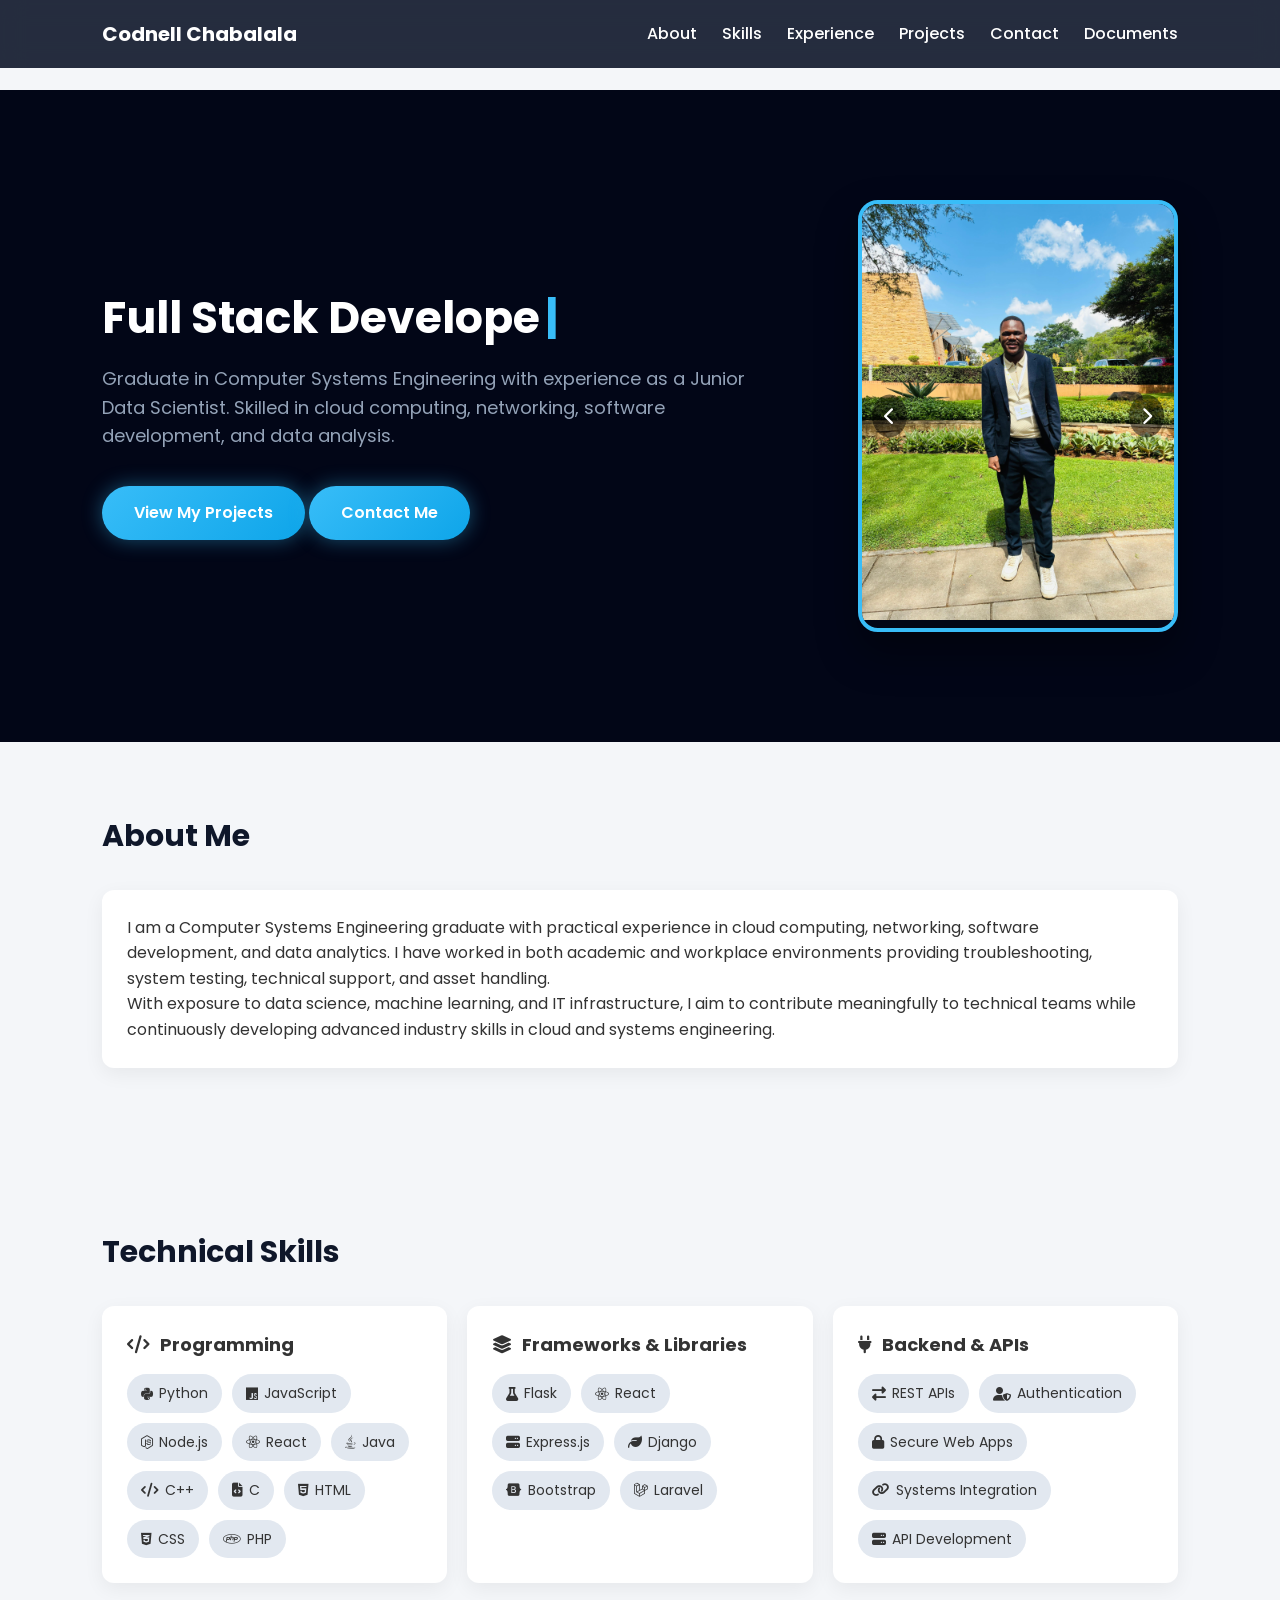
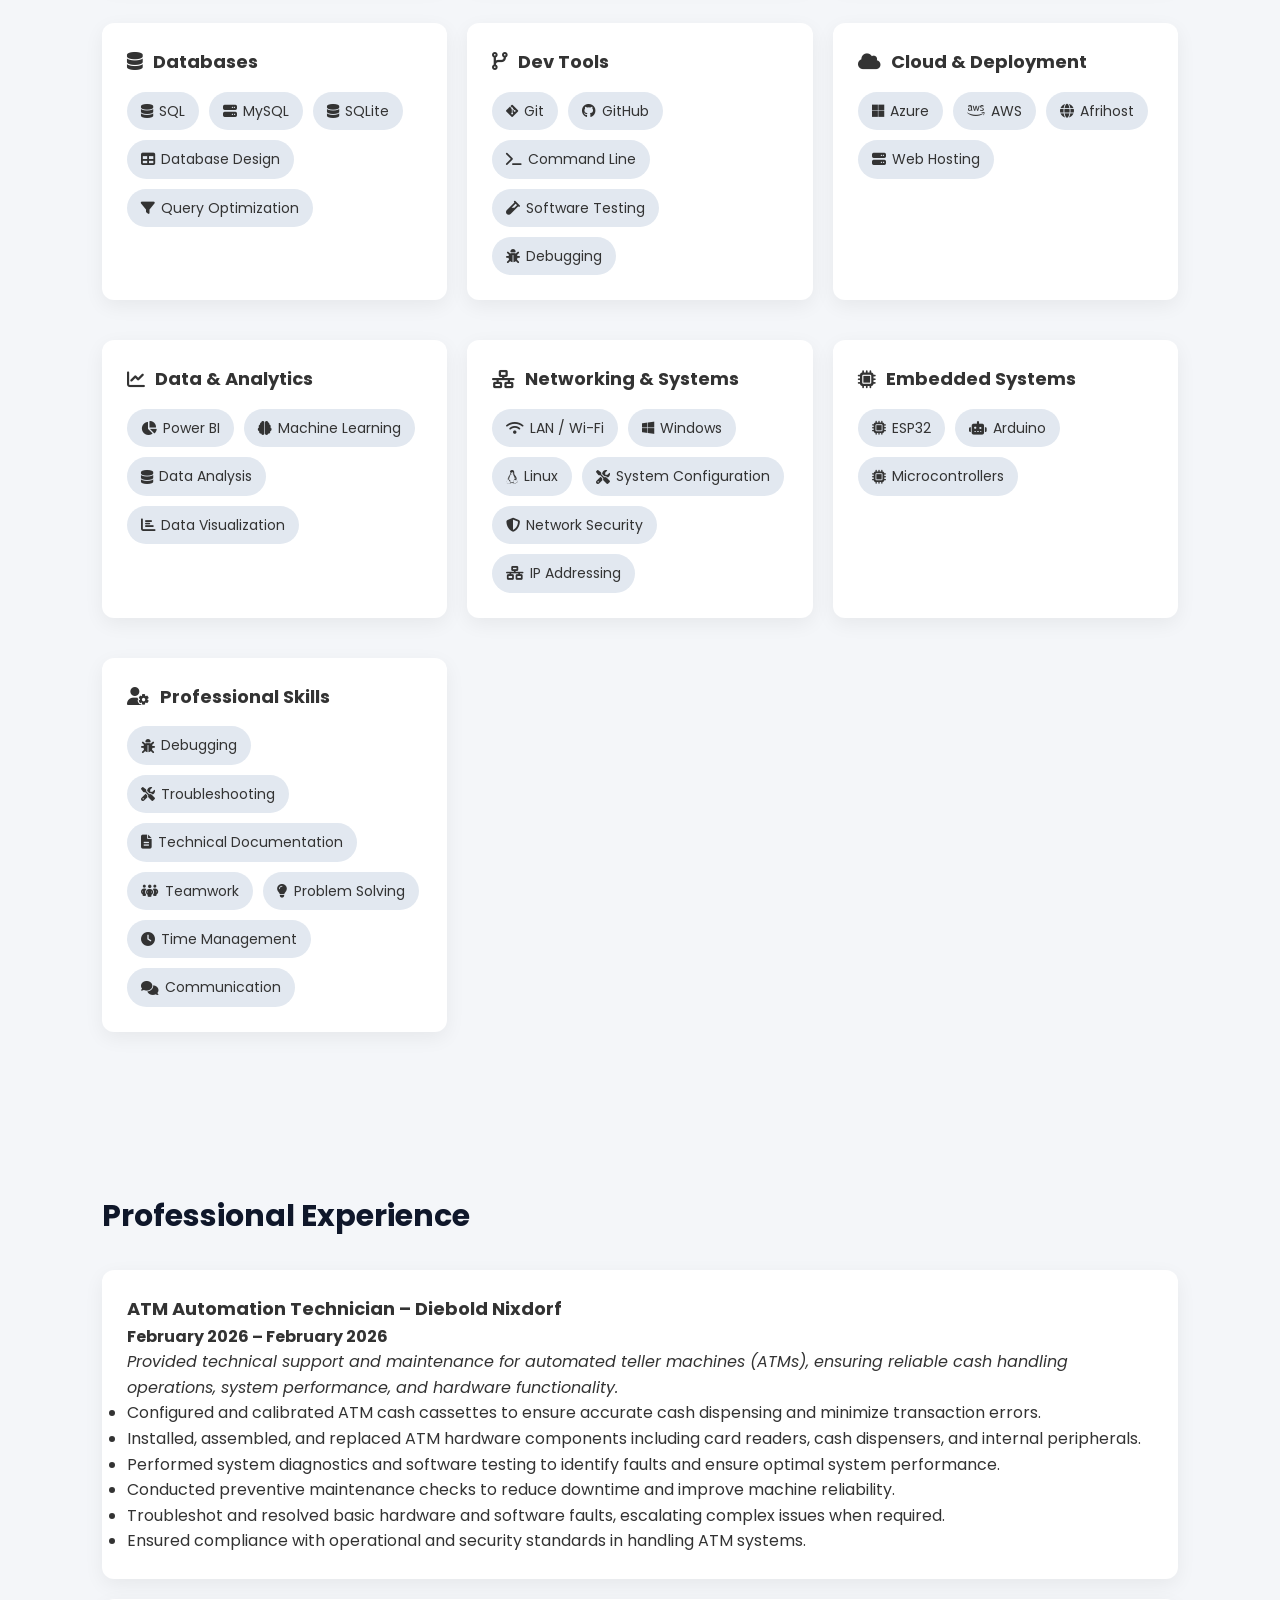
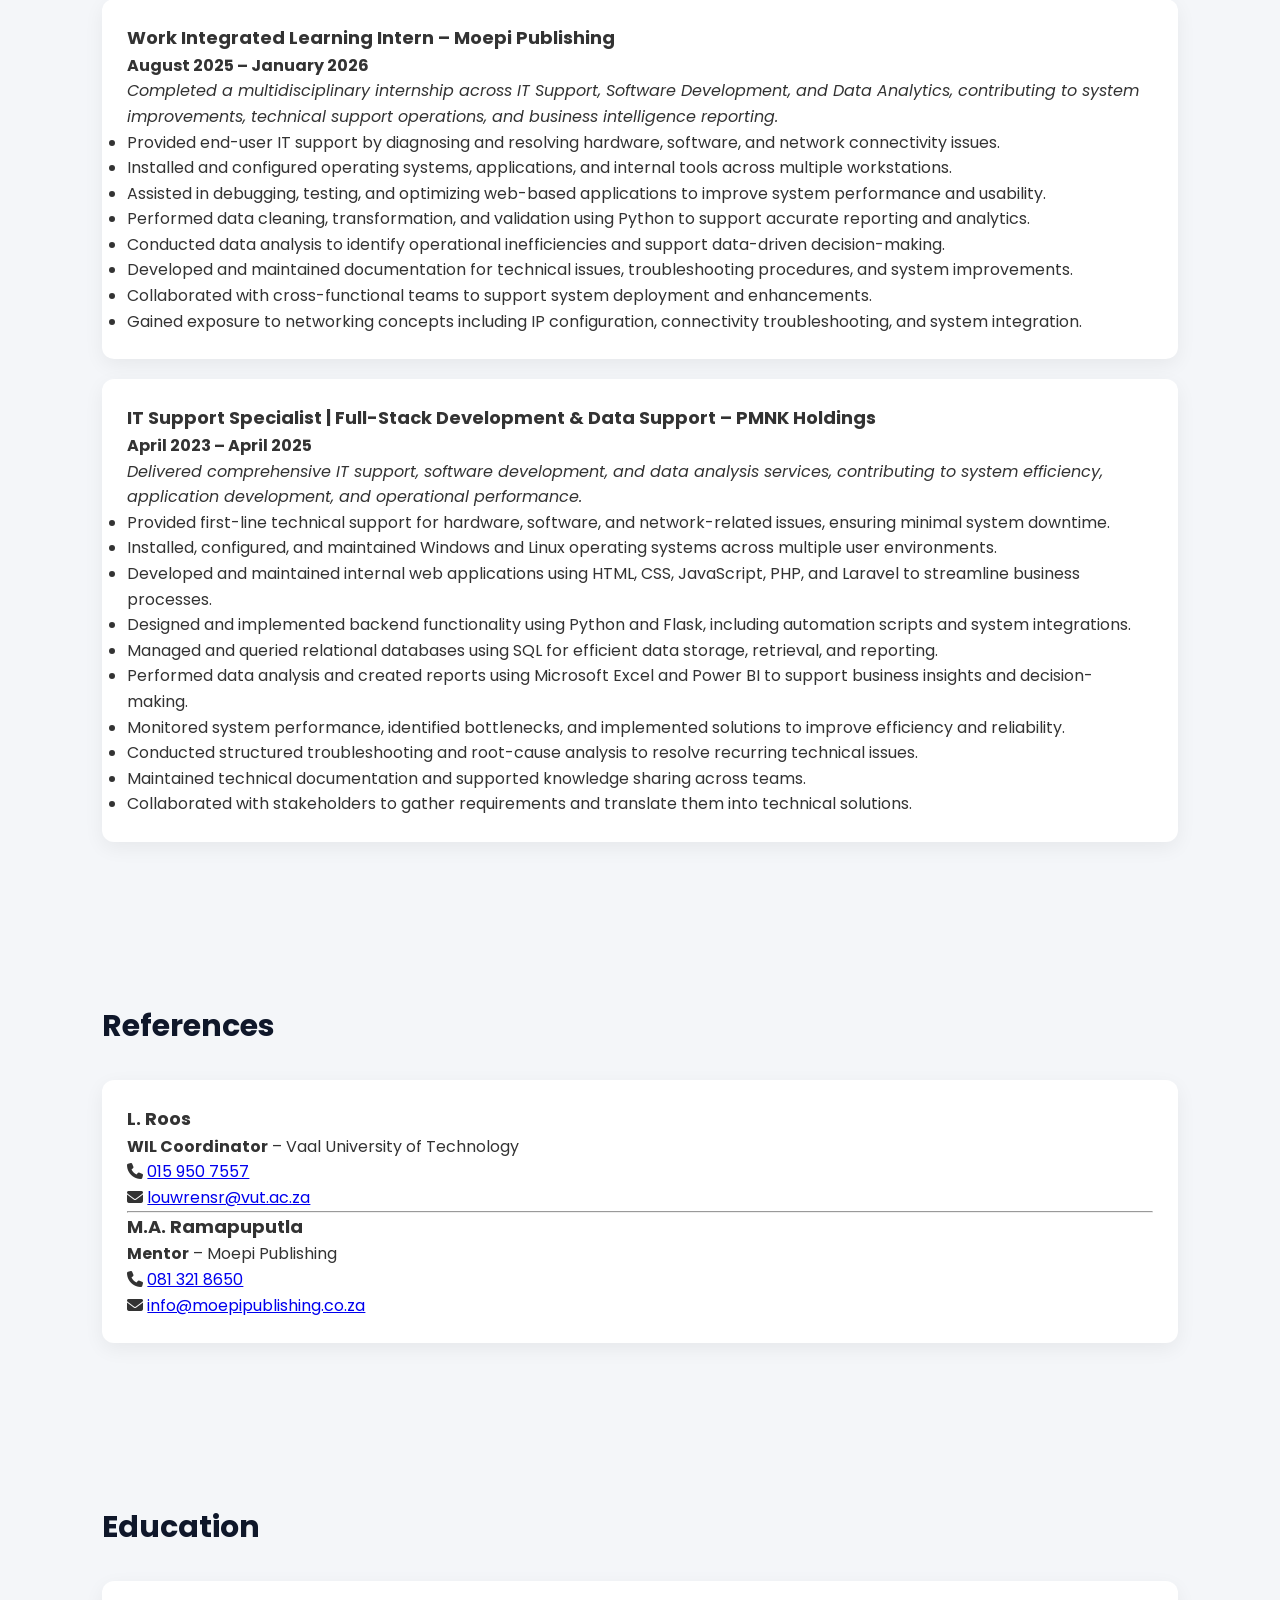
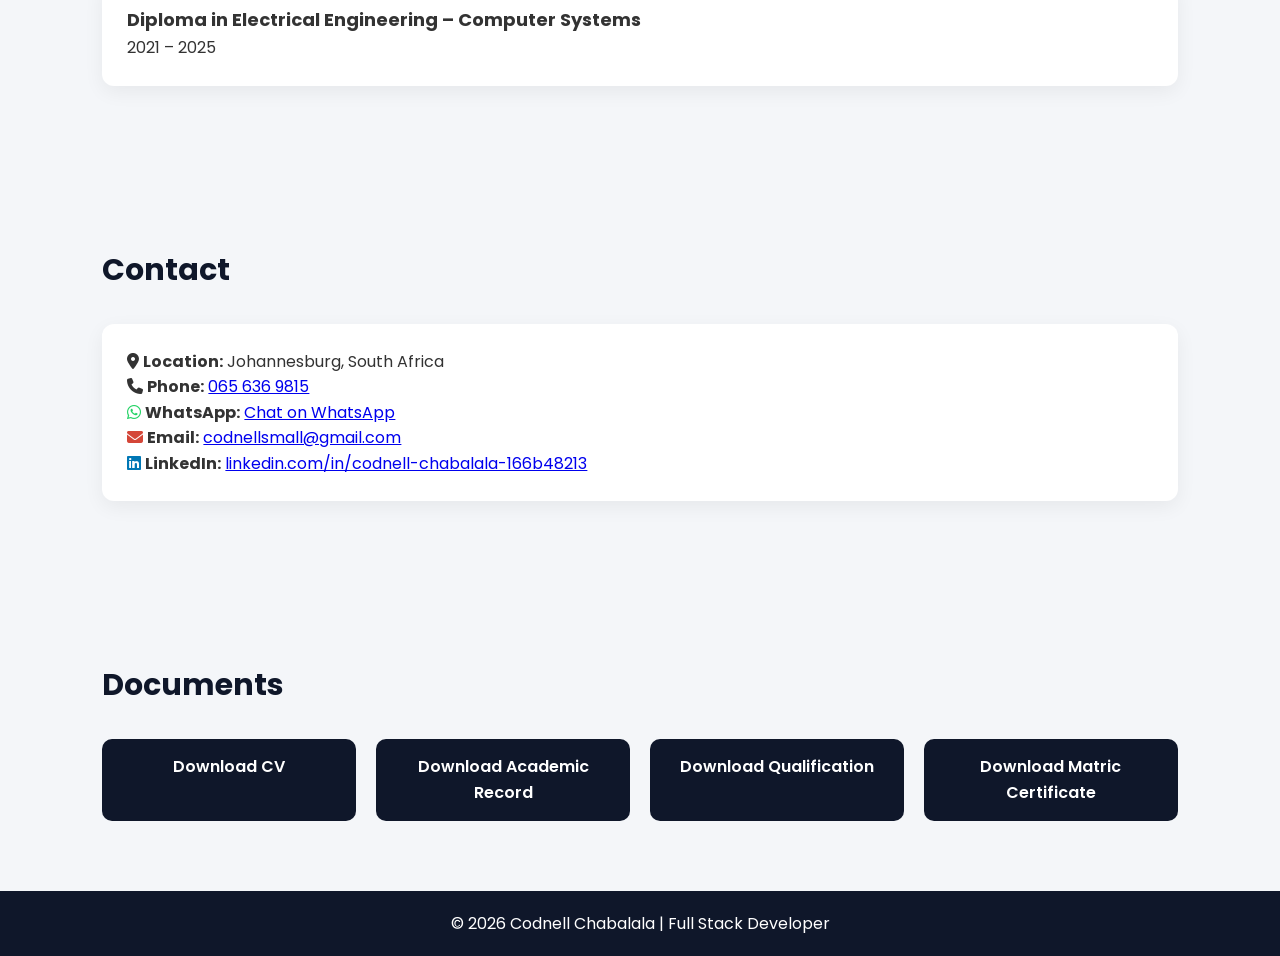
==== index.html @ 656aadb4 "Update print statement from 'Hello' to 'Goodbye'" ====
<!DOCTYPE html>
<html lang="en">
<head>
<meta charset="UTF-8">
<title>Codnell Chabalala | Computer Systems Engineer</title>
<meta name="viewport" content="width=device-width, initial-scale=1.0">

<link href="https://fonts.googleapis.com/css2?family=Poppins:wght@300;400;600;700&display=swap" rel="stylesheet">
<link rel="stylesheet" href="https://cdnjs.cloudflare.com/ajax/libs/font-awesome/6.5.0/css/all.min.css">

<style>

/* ================= GLOBAL ================= */
*{
margin:0;
padding:0;
box-sizing:border-box;
font-family:'Poppins',sans-serif;
scroll-behavior:smooth;
}

body{
background:#f4f6f9;
color:#333;
line-height:1.6;
}

/* ================= NAVBAR ================= */
header{
position:fixed;
top:0;
width:100%;
background:rgba(15,23,42,0.9);
backdrop-filter:blur(12px);
padding:18px 8%;
display:flex;
justify-content:space-between;
align-items:center;
z-index:1000;
}

header h1{
color:white;
font-size:20px;
}

nav{
display:flex;
gap:25px;
}

nav a{
color:white;
text-decoration:none;
font-weight:500;
position:relative;
}

nav a::after{
content:'';
position:absolute;
width:0%;
height:2px;
background:#38bdf8;
left:0;
bottom:-5px;
transition:0.3s;
}

nav a:hover::after{
width:100%;
}

.menu-toggle{
display:none;
font-size:24px;
color:white;
cursor:pointer;
}

/* ================= HERO ================= */
.hero{
margin-top:90px;
background:#020617;
color:white;
padding:110px 8%;
display:flex;
align-items:center;
justify-content:space-between;
gap:60px;
position:relative;
overflow:hidden;
flex-wrap:wrap;
}

/* STAR BACKGROUND */
.hero::before{
content:"";
position:absolute;
top:0;
left:0;
width:100%;
height:100%;
background-image:
radial-gradient(2px 2px at 20px 30px #fff, transparent),
radial-gradient(2px 2px at 90px 80px #fff, transparent),
radial-gradient(1px 1px at 150px 120px #fff, transparent),
radial-gradient(2px 2px at 220px 160px #fff, transparent),
radial-gradient(1px 1px at 300px 200px #fff, transparent),
radial-gradient(2px 2px at 400px 90px #fff, transparent);
background-repeat:repeat;
background-size:500px 500px;
opacity:0.3;
animation:starsMove 120s linear infinite;
z-index:0;
}

/* STAR MOVEMENT */
@keyframes starsMove{
from{
transform:translateY(0);
}
to{
transform:translateY(-500px);
}
}

/* HERO TEXT */
.hero-text{
max-width:650px;
position:relative;
z-index:2;
}

.hero h2{
font-size:44px;
margin-bottom:20px;
line-height:1.2;
}

/* typing cursor */
.hero h2::after{
content:"|";
margin-left:5px;
animation:blink 1s infinite;
color:#38bdf8;
}

@keyframes blink{
0%{opacity:1}
50%{opacity:0}
100%{opacity:1}
}

.hero p{
color:#94a3b8;
margin-bottom:35px;
font-size:18px;
line-height:1.6;
}

/* BUTTON */
.btn{
display:inline-block;
padding:14px 32px;
background:linear-gradient(135deg,#38bdf8,#0ea5e9);
color:white;
text-decoration:none;
border-radius:30px;
font-weight:600;
transition:0.3s;
box-shadow:0 0 20px rgba(56,189,248,0.4);
}

.btn:hover{
transform:translateY(-4px);
box-shadow:0 10px 25px rgba(56,189,248,0.6);
}

/* ================= SLIDESHOW ================= */
.slideshow{
position:relative;
width:100%;
max-width:320px;
border-radius:20px;
border:4px solid #38bdf8;
box-shadow:0 20px 40px rgba(0,0,0,0.4);
overflow:hidden;
}

.slide{
position:absolute;
width:100%;
height:auto;
left:0;
top:0;
opacity:0;
transition:opacity 0.8s ease-in-out;
}

.slide.active{
position:relative;
opacity:1;
}

.slide-btn{
position:absolute;
top:50%;
transform:translateY(-50%);
background:rgba(0,0,0,0.5);
color:white;
border:none;
padding:8px 12px;
cursor:pointer;
font-size:18px;
border-radius:50%;
}

.prev{ left:10px; }
.next{ right:10px; }

/* ================= SECTIONS ================= */
section{
padding:70px 8%;
}

h3{
margin-bottom:30px;
font-size:30px;
color:#0f172a;
}

/* CARD ANIMATION (added) */
.card{
background:white;
padding:25px;
border-radius:12px;
margin-bottom:20px;
box-shadow:0 6px 20px rgba(0,0,0,0.06);
transition:all .35s ease;
}

.card:hover{
transform:translateY(-10px) scale(1.02);
box-shadow:0 20px 40px rgba(0,0,0,0.15);
}

/* ================= SKILLS ================= */
.skills{
display:grid;
grid-template-columns:repeat(auto-fit,minmax(280px,1fr));
gap:20px;
}

.card h4{
display:flex;
align-items:center;
gap:10px;
font-size:18px;
}

.skill-tags{
display:flex;
flex-wrap:wrap;
gap:10px;
margin-top:15px;
}

.skill-tags span{
background:#e2e8f0;
padding:8px 14px;
border-radius:20px;
font-size:14px;
display:flex;
align-items:center;
gap:6px;
transition:0.3s;
animation:float 3s ease-in-out infinite;
}

.skill-tags span:hover{
background:#38bdf8;
color:white;
transform:translateY(-3px);
}

@keyframes float{
0%{transform:translateY(0)}
50%{transform:translateY(-8px)}
100%{transform:translateY(0)}
}

/* ================= DOCUMENTS ================= */
.documents{
display:grid;
grid-template-columns:repeat(auto-fit,minmax(220px,1fr));
gap:20px;
}

.download-btn{
display:block;
text-align:center;
padding:15px;
background:#0f172a;
color:white;
text-decoration:none;
border-radius:10px;
font-weight:600;
transition:0.3s;
}

.download-btn:hover{
background:#38bdf8;
transform:translateY(-3px);
}

footer{
background:#0f172a;
color:white;
text-align:center;
padding:20px;
}

/* SCROLL REVEAL (added) */
.hidden{
opacity:0;
transform:translateY(40px);
transition:.6s;
}

.show{
opacity:1;
transform:translateY(0);
}

/* ================= RESPONSIVE ================= */
@media(max-width:900px){
nav{
position:absolute;
top:70px;
right:0;
background:#0f172a;
flex-direction:column;
width:220px;
padding:20px;
display:none;
}

nav.active{
display:flex;
}

.menu-toggle{
display:block;
}

.hero{
flex-direction:column;
text-align:center;
}

.slideshow{
width:90%;
max-width:280px;
margin:40px auto 0 auto;
}

.hero h2{
font-size:30px;
}
}

</style>
</head>

<body>

<header>
<h1>Codnell Chabalala</h1>

<i class="fas fa-bars menu-toggle" onclick="toggleMenu()"></i>

<nav id="nav-links">
<a href="#about">About</a>
<a href="skills.html">Skills</a>
<a href="#experience">Experience</a>
<a href="projects.html">Projects</a>
<a href="contact.html">Contact</a>
<a href="documents.html">Documents</a>
</nav>
</header>

<section class="hero">
<div class="hero-text">
<h2>Full Stack Developer | Data Scientist | IT Support Specialist</h2>
<p>
Graduate in Computer Systems Engineering with experience as a Junior Data Scientist.
Skilled in cloud computing, networking, software development, and data analysis.
</p>
<div class="button-group">
    <a href="projects.html" class="btn">View My Projects</a>
    <a href="contact.html" class="btn">Contact Me</a>
</div>
</div>

<div class="slideshow">
<img src="images/CODNELL.jpeg" class="slide active" alt="Photo 1">
<img src="images/photo2.jpeg" class="slide" alt="Photo 2">

<button class="slide-btn prev" onclick="prevSlide()">
<i class="fas fa-chevron-left"></i>
</button>

<button class="slide-btn next" onclick="nextSlide()">
<i class="fas fa-chevron-right"></i>
</button>
</div>
</section>

<section id="about">
    <h3>About Me</h3>
    <div class="card">
        <p>
            I am a Computer Systems Engineering graduate with practical experience
            in cloud computing, networking, software development, and data analytics.
            I have worked in both academic and workplace environments providing
            troubleshooting, system testing, technical support, and asset handling.
        </p>
        <p>
            With exposure to data science, machine learning, and IT infrastructure,
            I aim to contribute meaningfully to technical teams while continuously
            developing advanced industry skills in cloud and systems engineering.
        </p>
    </div>
</section>

<section>
<h3>Technical Skills</h3>

<div class="skills">

<!-- Programming -->
<div class="card">
<h4><i class="fas fa-code"></i> Programming</h4>
<div class="skill-tags">
<span><i class="fab fa-python"></i> Python</span>
<span><i class="fab fa-js"></i> JavaScript</span>
<span><i class="fab fa-node-js"></i> Node.js</span>
<span><i class="fab fa-react"></i> React</span>
<span><i class="fab fa-java"></i> Java</span>
<span><i class="fas fa-code"></i> C++</span>
<span><i class="fas fa-file-code"></i> C</span>
<span><i class="fab fa-html5"></i> HTML</span>
<span><i class="fab fa-css3-alt"></i> CSS</span>
<span><i class="fab fa-php"></i> PHP</span>
</div>
</div>

<!-- Frameworks -->
<div class="card">
<h4><i class="fas fa-layer-group"></i> Frameworks & Libraries</h4>
<div class="skill-tags">
<span><i class="fas fa-flask"></i> Flask</span>
<span><i class="fab fa-react"></i> React</span>
<span><i class="fas fa-server"></i> Express.js</span>
<span><i class="fas fa-leaf"></i> Django</span>
<span><i class="fab fa-bootstrap"></i> Bootstrap</span>
<span><i class="fab fa-laravel"></i> Laravel</span>
</div>
</div>

<!-- Backend -->
<div class="card">
<h4><i class="fas fa-plug"></i> Backend & APIs</h4>
<div class="skill-tags">
<span><i class="fas fa-exchange-alt"></i> REST APIs</span>
<span><i class="fas fa-user-shield"></i> Authentication</span>
<span><i class="fas fa-lock"></i> Secure Web Apps</span>
<span><i class="fas fa-link"></i> Systems Integration</span>
<span><i class="fas fa-server"></i> API Development</span>
</div>
</div>

<!-- Databases -->
<div class="card">
<h4><i class="fas fa-database"></i> Databases</h4>
<div class="skill-tags">
<span><i class="fas fa-database"></i> SQL</span>
<span><i class="fas fa-server"></i> MySQL</span>
<span><i class="fas fa-database"></i> SQLite</span>
<span><i class="fas fa-table"></i> Database Design</span>
<span><i class="fas fa-filter"></i> Query Optimization</span>
</div>
</div>

<!-- Dev Tools -->
<div class="card">
<h4><i class="fas fa-code-branch"></i> Dev Tools</h4>
<div class="skill-tags">
<span><i class="fab fa-git-alt"></i> Git</span>
<span><i class="fab fa-github"></i> GitHub</span>
<span><i class="fas fa-terminal"></i> Command Line</span>
<span><i class="fas fa-vial"></i> Software Testing</span>
<span><i class="fas fa-bug"></i> Debugging</span>
</div>
</div>

<!-- Cloud -->
<div class="card">
<h4><i class="fas fa-cloud"></i> Cloud & Deployment</h4>
<div class="skill-tags">
<span><i class="fab fa-microsoft"></i> Azure</span>
<span><i class="fab fa-aws"></i> AWS</span>
<span><i class="fas fa-globe"></i> Afrihost</span>
<span><i class="fas fa-server"></i> Web Hosting</span>
</div>
</div>

<!-- Data -->
<div class="card">
<h4><i class="fas fa-chart-line"></i> Data & Analytics</h4>
<div class="skill-tags">
<span><i class="fas fa-chart-pie"></i> Power BI</span>
<span><i class="fas fa-brain"></i> Machine Learning</span>
<span><i class="fas fa-database"></i> Data Analysis</span>
<span><i class="fas fa-chart-bar"></i> Data Visualization</span>
</div>
</div>

<!-- Networking -->
<div class="card">
<h4><i class="fas fa-network-wired"></i> Networking & Systems</h4>
<div class="skill-tags">
<span><i class="fas fa-wifi"></i> LAN / Wi-Fi</span>
<span><i class="fab fa-windows"></i> Windows</span>
<span><i class="fab fa-linux"></i> Linux</span>
<span><i class="fas fa-tools"></i> System Configuration</span>
<span><i class="fas fa-shield-alt"></i> Network Security</span>
<span><i class="fas fa-network-wired"></i> IP Addressing</span>
</div>
</div>

<!-- Embedded -->
<div class="card">
<h4><i class="fas fa-microchip"></i> Embedded Systems</h4>
<div class="skill-tags">
<span><i class="fas fa-microchip"></i> ESP32</span>
<span><i class="fas fa-robot"></i> Arduino</span>
<span><i class="fas fa-microchip"></i> Microcontrollers</span>
</div>
</div>

<!-- Professional -->
<div class="card">
<h4><i class="fas fa-user-gear"></i> Professional Skills</h4>
<div class="skill-tags">
<span><i class="fas fa-bug"></i> Debugging</span>
<span><i class="fas fa-screwdriver-wrench"></i> Troubleshooting</span>
<span><i class="fas fa-file-alt"></i> Technical Documentation</span>
<span><i class="fas fa-people-group"></i> Teamwork</span>
<span><i class="fas fa-lightbulb"></i> Problem Solving</span>
<span><i class="fas fa-clock"></i> Time Management</span>
<span><i class="fas fa-comments"></i> Communication</span>
</div>
</div>

</div>
</section>

<section id="experience">
    <h3>Professional Experience</h3>

    <!-- Diebold Nixdorf -->
    <div class="card">
        <h4>ATM Automation Technician – Diebold Nixdorf</h4>
        <p><strong>February 2026 – February 2026</strong></p>
        <p><em>
            Provided technical support and maintenance for automated teller machines (ATMs),
            ensuring reliable cash handling operations, system performance, and hardware functionality.
        </em></p>
        <ul>
            <li>Configured and calibrated ATM cash cassettes to ensure accurate cash dispensing and minimize transaction errors.</li>
            <li>Installed, assembled, and replaced ATM hardware components including card readers, cash dispensers, and internal peripherals.</li>
            <li>Performed system diagnostics and software testing to identify faults and ensure optimal system performance.</li>
            <li>Conducted preventive maintenance checks to reduce downtime and improve machine reliability.</li>
            <li>Troubleshot and resolved basic hardware and software faults, escalating complex issues when required.</li>
            <li>Ensured compliance with operational and security standards in handling ATM systems.</li>
        </ul>
    </div>

    <!-- Moepi Publishing -->
    <div class="card">
        <h4>Work Integrated Learning Intern – Moepi Publishing</h4>
        <p><strong>August 2025 – January 2026</strong></p>
        <p><em>
            Completed a multidisciplinary internship across IT Support, Software Development,
            and Data Analytics, contributing to system improvements, technical support operations,
            and business intelligence reporting.
        </em></p>
        <ul>
            <li>Provided end-user IT support by diagnosing and resolving hardware, software, and network connectivity issues.</li>
            <li>Installed and configured operating systems, applications, and internal tools across multiple workstations.</li>
            <li>Assisted in debugging, testing, and optimizing web-based applications to improve system performance and usability.</li>
            <li>Performed data cleaning, transformation, and validation using Python to support accurate reporting and analytics.</li>
            <li>Conducted data analysis to identify operational inefficiencies and support data-driven decision-making.</li>
            <li>Developed and maintained documentation for technical issues, troubleshooting procedures, and system improvements.</li>
            <li>Collaborated with cross-functional teams to support system deployment and enhancements.</li>
            <li>Gained exposure to networking concepts including IP configuration, connectivity troubleshooting, and system integration.</li>
        </ul>
    </div>

    <!-- PMNK Holdings -->
    <div class="card">
        <h4>IT Support Specialist | Full-Stack Development & Data Support – PMNK Holdings</h4>
        <p><strong>April 2023 – April 2025</strong></p>
        <p><em>
            Delivered comprehensive IT support, software development, and data analysis services,
            contributing to system efficiency, application development, and operational performance.
        </em></p>
        <ul>
            <li>Provided first-line technical support for hardware, software, and network-related issues, ensuring minimal system downtime.</li>
            <li>Installed, configured, and maintained Windows and Linux operating systems across multiple user environments.</li>
            <li>Developed and maintained internal web applications using HTML, CSS, JavaScript, PHP, and Laravel to streamline business processes.</li>
            <li>Designed and implemented backend functionality using Python and Flask, including automation scripts and system integrations.</li>
            <li>Managed and queried relational databases using SQL for efficient data storage, retrieval, and reporting.</li>
            <li>Performed data analysis and created reports using Microsoft Excel and Power BI to support business insights and decision-making.</li>
            <li>Monitored system performance, identified bottlenecks, and implemented solutions to improve efficiency and reliability.</li>
            <li>Conducted structured troubleshooting and root-cause analysis to resolve recurring technical issues.</li>
            <li>Maintained technical documentation and supported knowledge sharing across teams.</li>
            <li>Collaborated with stakeholders to gather requirements and translate them into technical solutions.</li>
        </ul>
    </div>

</section>

<section id="references">
    <h3>References</h3>
    <div class="card reference-card">

        <div class="reference-item">
            <h4>L. Roos</h4>
            <p><strong>WIL Coordinator</strong> – Vaal University of Technology</p>
            
            <p>
                <i class="fas fa-phone"></i>
                <a href="tel:+27159507557">015 950 7557</a>
            </p>

            <p>
                <i class="fas fa-envelope"></i>
                <a href="mailto:louwrensr@vut.ac.za">louwrensr@vut.ac.za</a>
            </p>
        </div>

        <hr>

        <div class="reference-item">
            <h4>M.A. Ramapuputla</h4>
            <p><strong>Mentor</strong> – Moepi Publishing</p>

            <p>
                <i class="fas fa-phone"></i>
                <a href="tel:+27813218650">081 321 8650</a>
            </p>

            <p>
                <i class="fas fa-envelope"></i>
                <a href="mailto:info@moepipublishing.co.za">info@moepipublishing.co.za</a>
            </p>
        </div>

    </div>
</section>
<section id="education">
    <h3>Education</h3>
    <div class="card">
        <h4>Diploma in Electrical Engineering – Computer Systems</h4>
        <p>2021 – 2025</p>
    </div>
</section>

<section id="contact">
    <h3>Contact</h3>
    <div class="card">

        <p>
            <i class="fas fa-map-marker-alt"></i>
            <strong>Location:</strong> Johannesburg, South Africa
        </p>

        <p>
            <i class="fas fa-phone"></i>
            <strong>Phone:</strong> 
            <a href="tel:+27656369815">065 636 9815</a>
        </p>

        <p>
            <i class="fab fa-whatsapp" style="color: #25D366;"></i>
            <strong>WhatsApp:</strong> 
            <a href="https://wa.me/27656369815" target="_blank">
                Chat on WhatsApp
            </a>
        </p>

        <p>
            <i class="fas fa-envelope" style="color: #D44638;"></i>
            <strong>Email:</strong> 
            <a href="mailto:codnellsmall@gmail.com">
                codnellsmall@gmail.com
            </a>
        </p>

        <p>
            <i class="fab fa-linkedin" style="color: #0077B5;"></i>
            <strong>LinkedIn:</strong> 
            <a href="https://linkedin.com/in/codnell-chabalala-166b48213" target="_blank">
                linkedin.com/in/codnell-chabalala-166b48213
            </a>
        </p>

    </div>
</section>

<section id="documents">
    <h3>Documents</h3>
    <div class="documents">

        <a href="documents/CV.pdf" download class="download-btn">Download CV</a>
        <a href="documents/Codnell.academic transcript.pdf" download class="download-btn"> Download Academic Record</a>
        <a href="documents/Qalification.pdf" download class="download-btn">Download Qualification</a>
        <a href="documents/Codnell. MATRIC.pdf" download class="download-btn"> Download Matric Certificate</a>

    </div>
</section>


<footer>
    <p>© 2026 Codnell Chabalala | Full Stack Developer</p>
</footer>

<script>

/* original functions kept */

function toggleMenu(){
document.getElementById("nav-links").classList.toggle("active");
}

let slides=document.querySelectorAll(".slide");
let index=0;
let interval;

function showSlide(i){
slides.forEach(slide=>slide.classList.remove("active"));
slides[i].classList.add("active");
}

function nextSlide(){
index=(index+1)%slides.length;
showSlide(index);
}

function prevSlide(){
index=(index-1+slides.length)%slides.length;
showSlide(index);
}

interval=setInterval(nextSlide,4000);

/* pause slideshow on hover (added) */

const slideshow=document.querySelector(".slideshow");

slideshow.addEventListener("mouseenter",()=>clearInterval(interval));
slideshow.addEventListener("mouseleave",()=>{
interval=setInterval(nextSlide,4000);
});

/* scroll animation */

const observer=new IntersectionObserver(entries=>{
entries.forEach(entry=>{
if(entry.isIntersecting){
entry.target.classList.add("show");
}
});
});

document.querySelectorAll(".card").forEach(el=>{
el.classList.add("hidden");
observer.observe(el);
});

/* typing hero text */

const roles=[
"Full Stack Developer",
"Data Scientist",
"IT Support Specialist",
"Cloud Engineer",
"Networking Engineer",
"Electrical Engineer"
];

let roleIndex=0;
let charIndex=0;
let deleting=false;

const heroTitle=document.querySelector(".hero h2");

function typeEffect(){

let word=roles[roleIndex];

if(!deleting){

heroTitle.textContent=word.substring(0,charIndex++);

if(charIndex>word.length){
deleting=true;
setTimeout(typeEffect,1000);
return;
}

}else{

heroTitle.textContent=word.substring(0,charIndex--);

if(charIndex===0){
deleting=false;
roleIndex=(roleIndex+1)%roles.length;
}

}

setTimeout(typeEffect,deleting?60:120);
}

typeEffect();

</script>

</body>
</html>
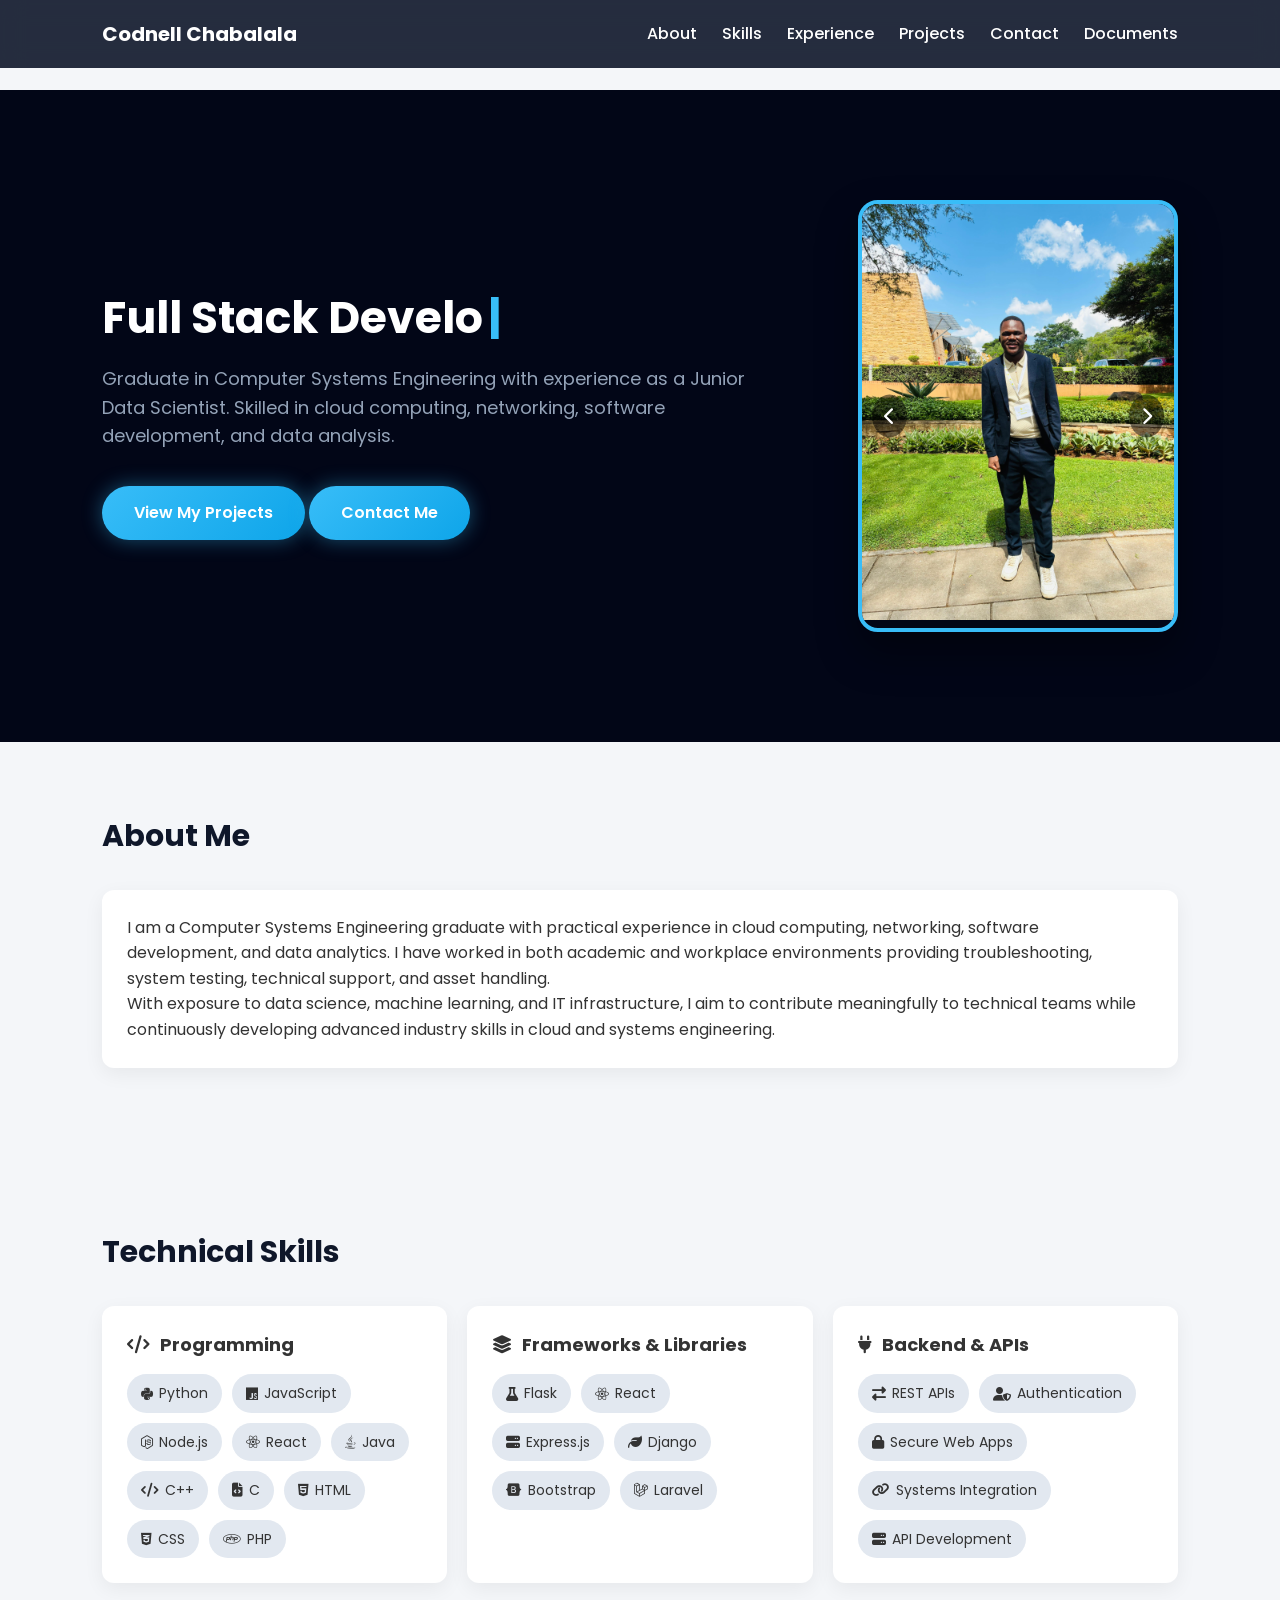
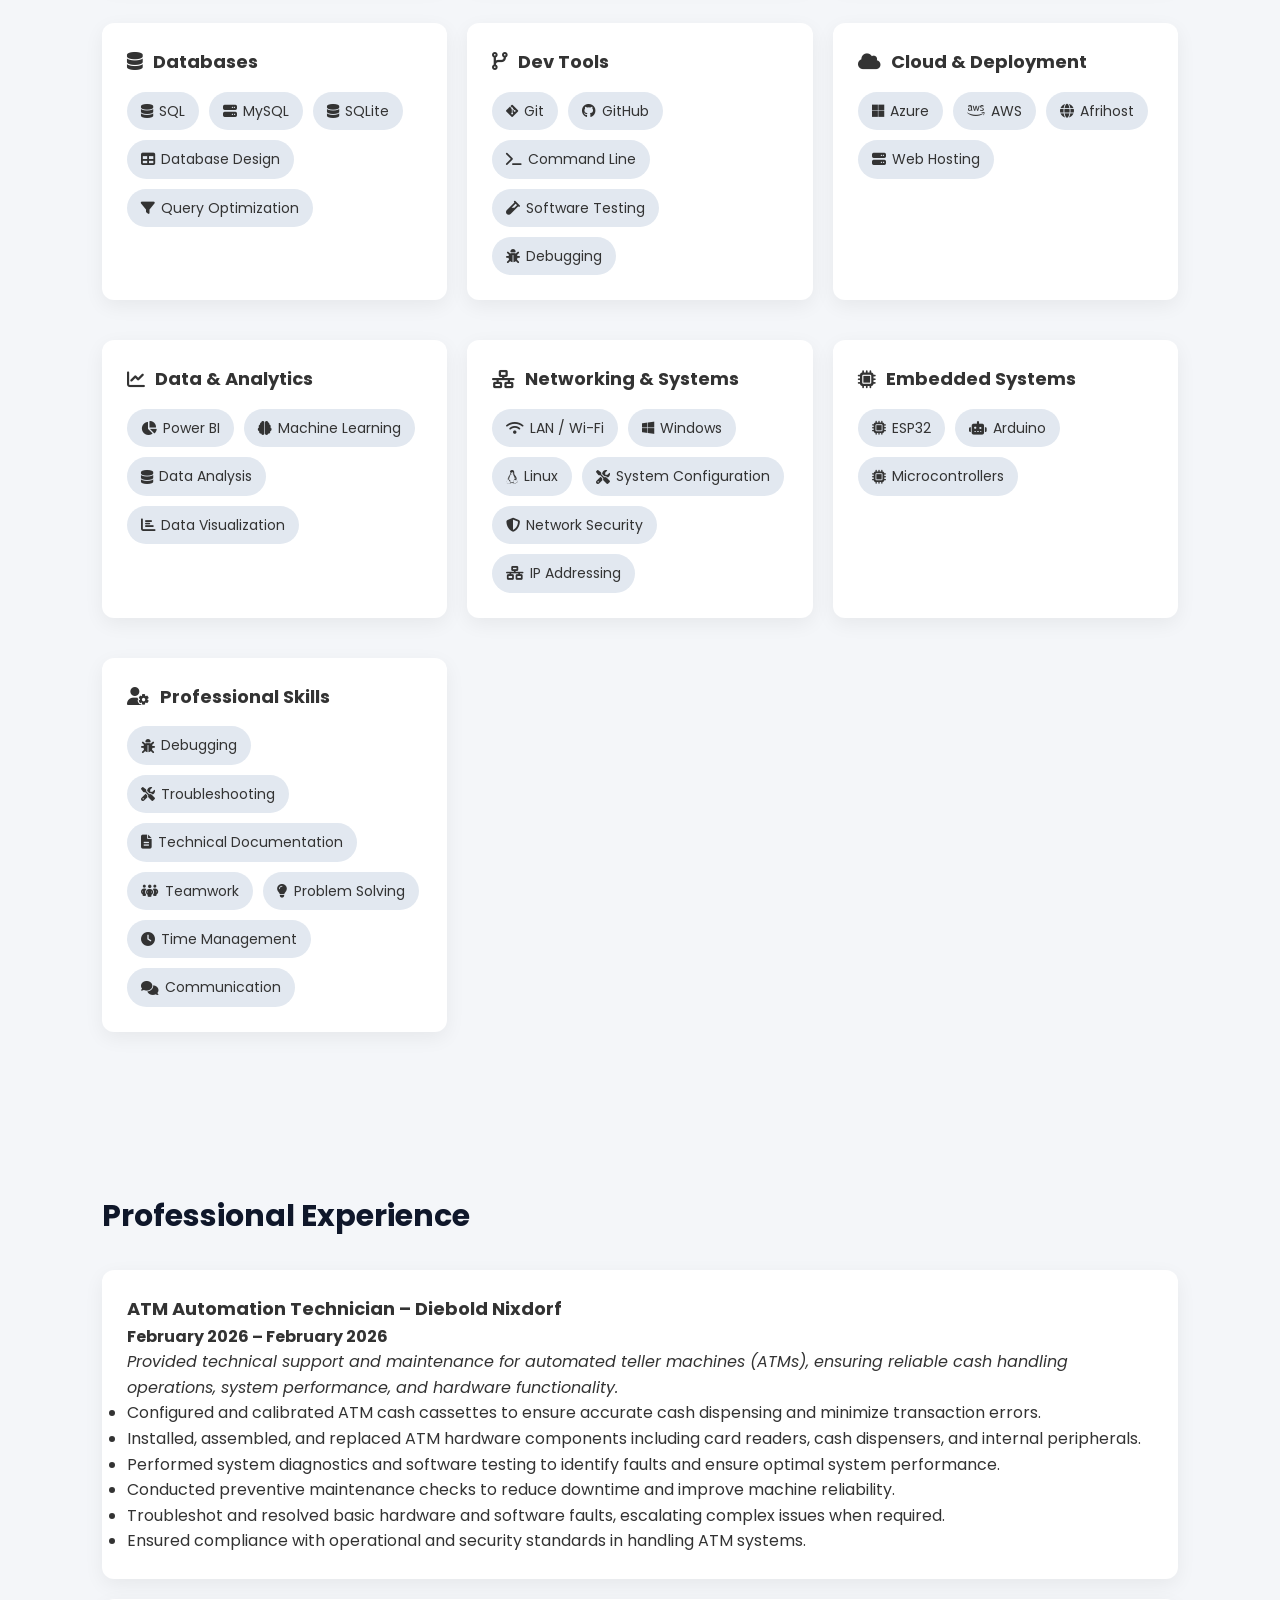
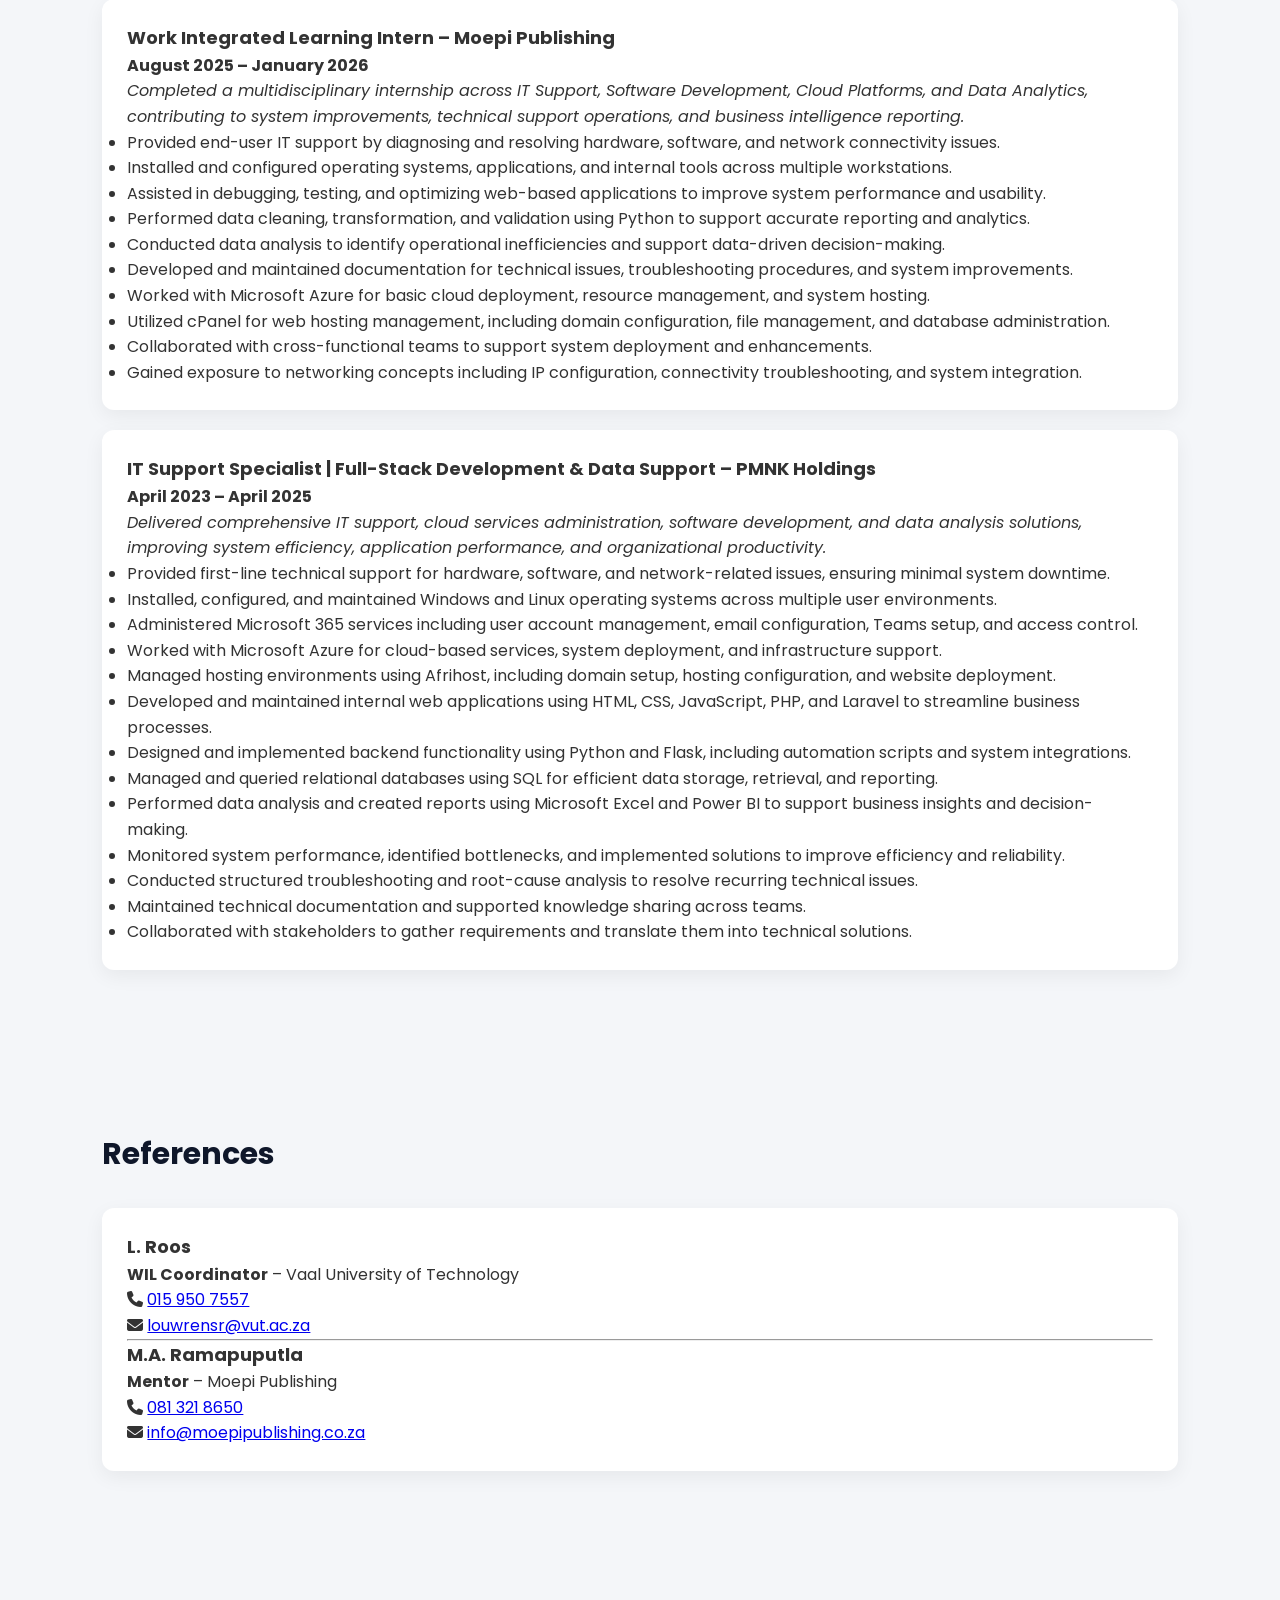
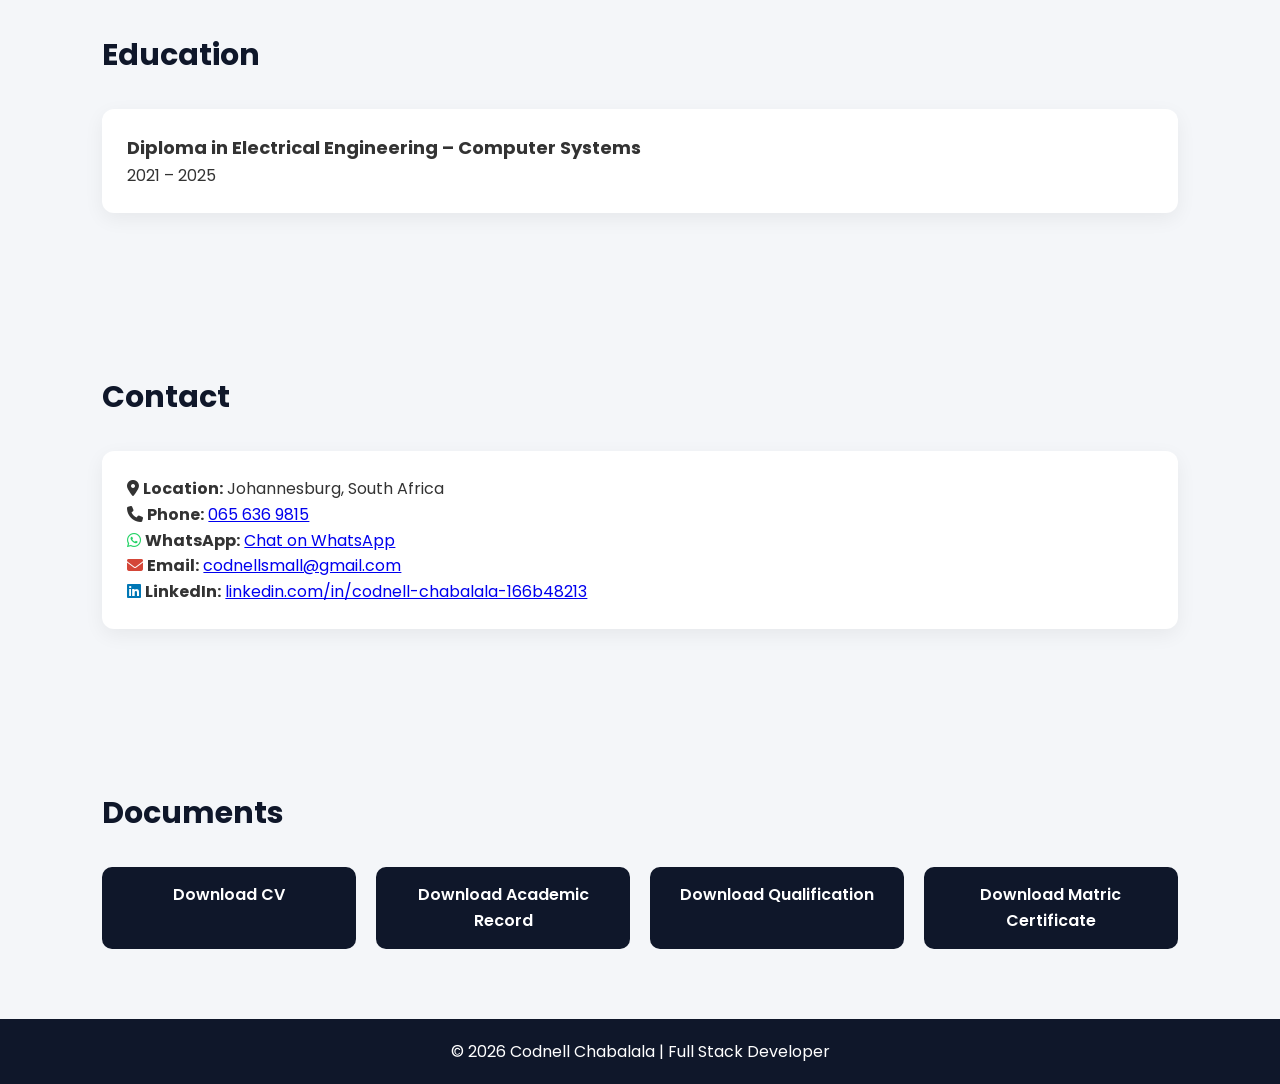
==== commit 47d6d2d8: "Change greeting from 'Hello World' to 'Goodbye World'" ====
--- a/index.html
+++ b/index.html
@@ -594,8 +594,8 @@
         <p><strong>August 2025 – January 2026</strong></p>
         <p><em>
             Completed a multidisciplinary internship across IT Support, Software Development,
-            and Data Analytics, contributing to system improvements, technical support operations,
-            and business intelligence reporting.
+            Cloud Platforms, and Data Analytics, contributing to system improvements,
+            technical support operations, and business intelligence reporting.
         </em></p>
         <ul>
             <li>Provided end-user IT support by diagnosing and resolving hardware, software, and network connectivity issues.</li>
@@ -604,6 +604,8 @@
             <li>Performed data cleaning, transformation, and validation using Python to support accurate reporting and analytics.</li>
             <li>Conducted data analysis to identify operational inefficiencies and support data-driven decision-making.</li>
             <li>Developed and maintained documentation for technical issues, troubleshooting procedures, and system improvements.</li>
+            <li>Worked with Microsoft Azure for basic cloud deployment, resource management, and system hosting.</li>
+            <li>Utilized cPanel for web hosting management, including domain configuration, file management, and database administration.</li>
             <li>Collaborated with cross-functional teams to support system deployment and enhancements.</li>
             <li>Gained exposure to networking concepts including IP configuration, connectivity troubleshooting, and system integration.</li>
         </ul>
@@ -614,12 +616,16 @@
         <h4>IT Support Specialist | Full-Stack Development & Data Support – PMNK Holdings</h4>
         <p><strong>April 2023 – April 2025</strong></p>
         <p><em>
-            Delivered comprehensive IT support, software development, and data analysis services,
-            contributing to system efficiency, application development, and operational performance.
+            Delivered comprehensive IT support, cloud services administration, software development,
+            and data analysis solutions, improving system efficiency, application performance,
+            and organizational productivity.
         </em></p>
         <ul>
             <li>Provided first-line technical support for hardware, software, and network-related issues, ensuring minimal system downtime.</li>
             <li>Installed, configured, and maintained Windows and Linux operating systems across multiple user environments.</li>
+            <li>Administered Microsoft 365 services including user account management, email configuration, Teams setup, and access control.</li>
+            <li>Worked with Microsoft Azure for cloud-based services, system deployment, and infrastructure support.</li>
+            <li>Managed hosting environments using Afrihost, including domain setup, hosting configuration, and website deployment.</li>
             <li>Developed and maintained internal web applications using HTML, CSS, JavaScript, PHP, and Laravel to streamline business processes.</li>
             <li>Designed and implemented backend functionality using Python and Flask, including automation scripts and system integrations.</li>
             <li>Managed and queried relational databases using SQL for efficient data storage, retrieval, and reporting.</li>
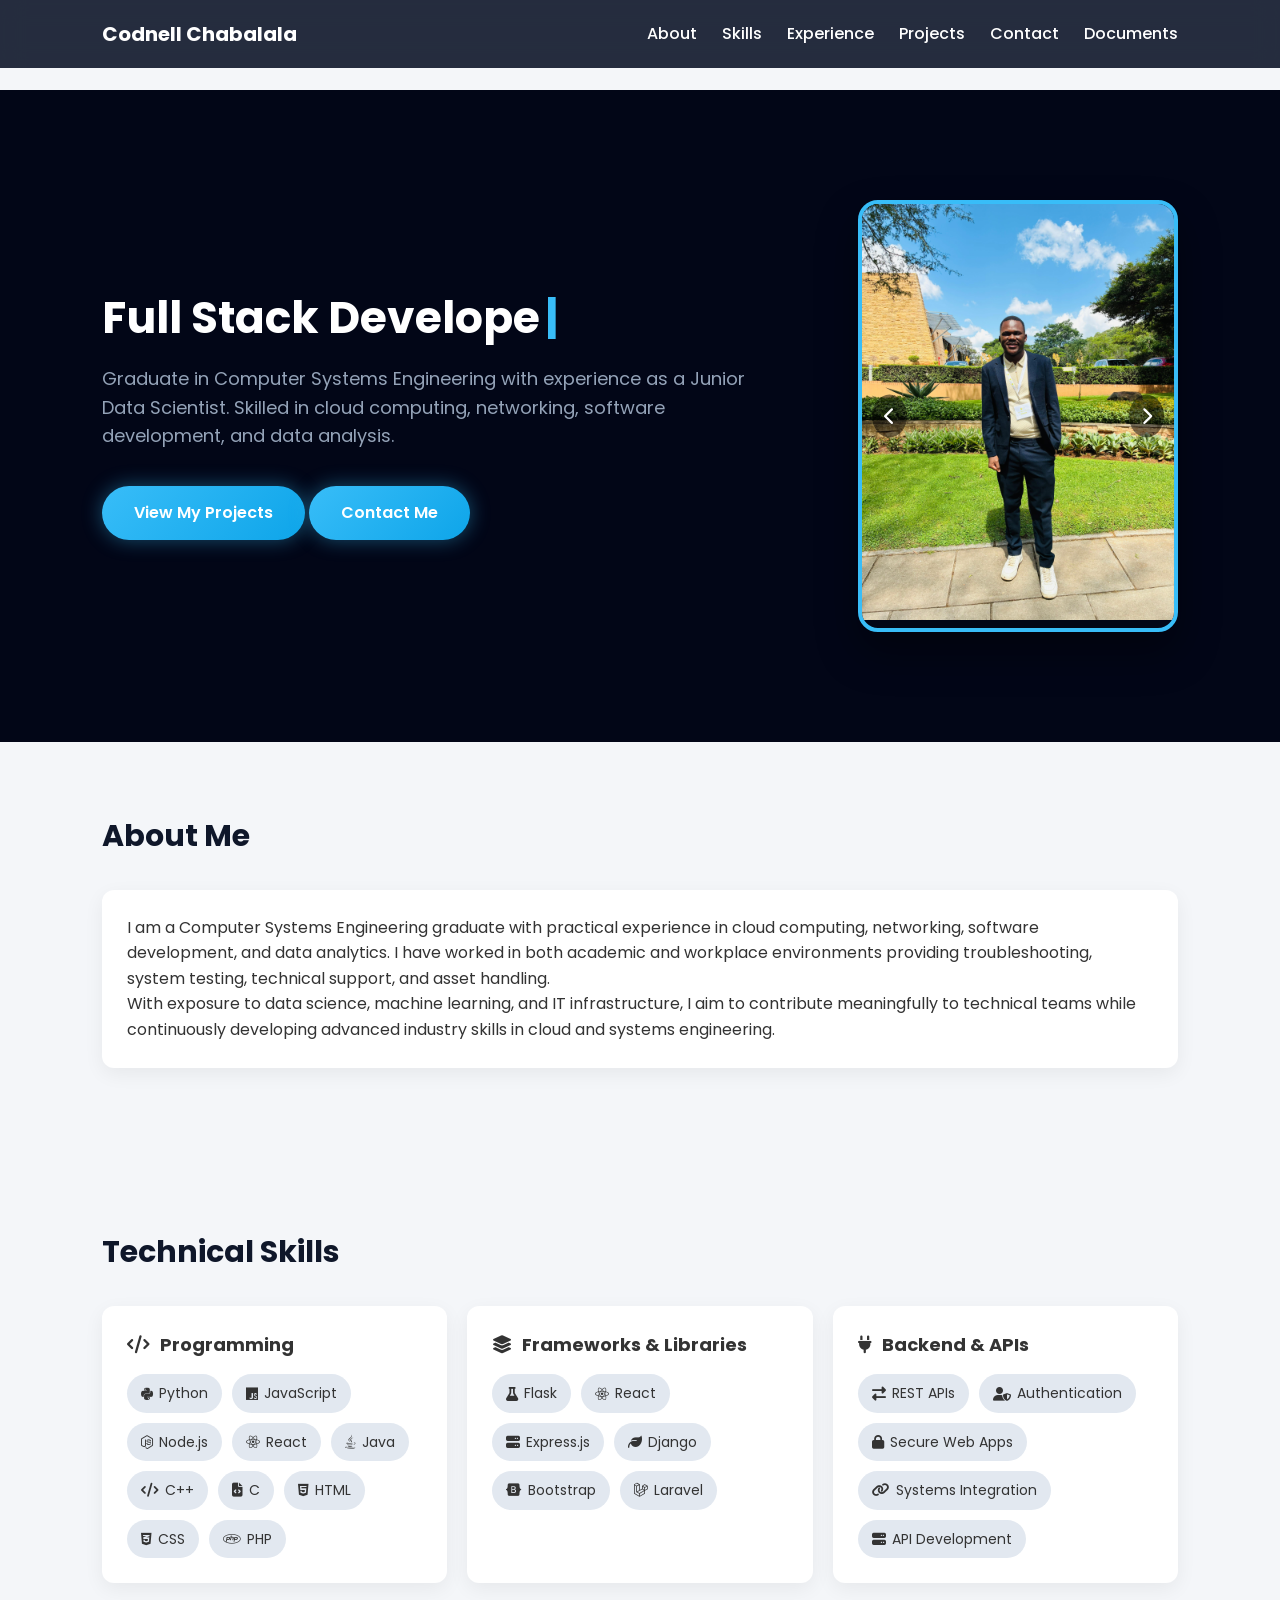
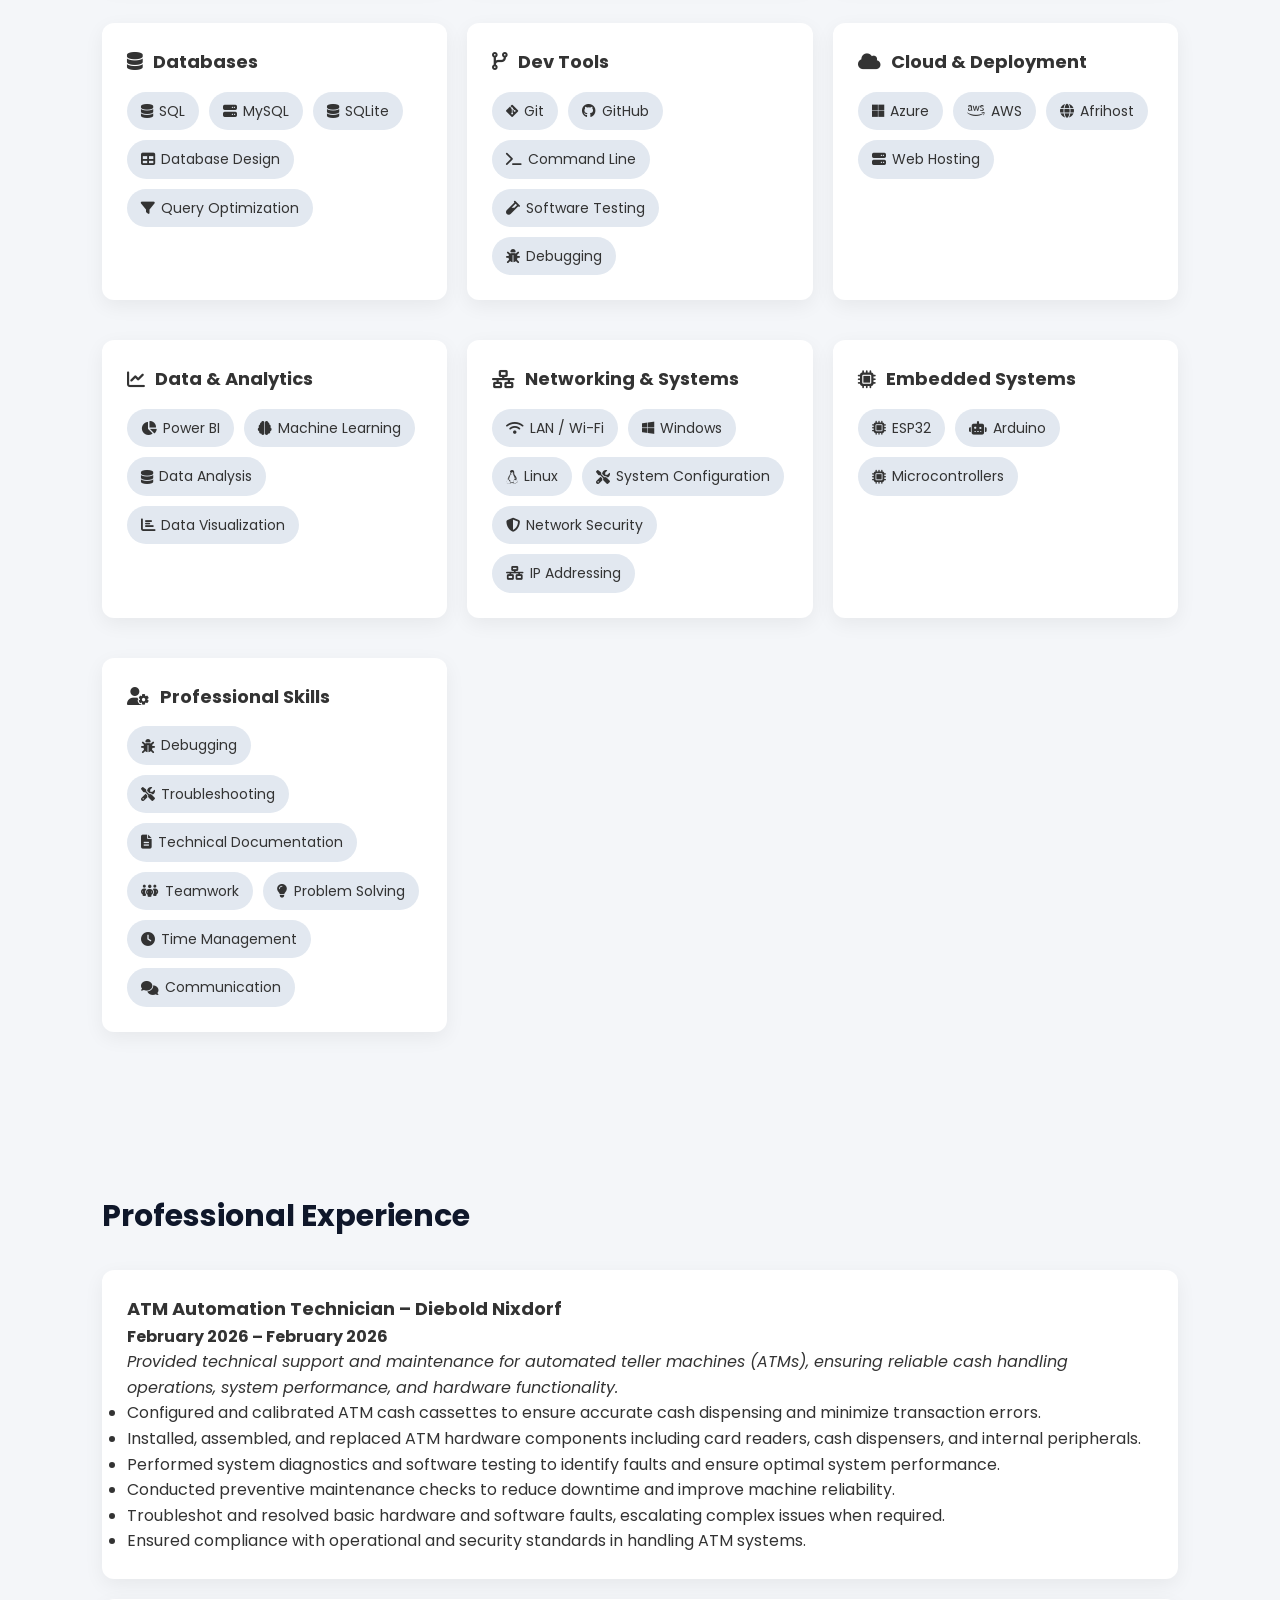
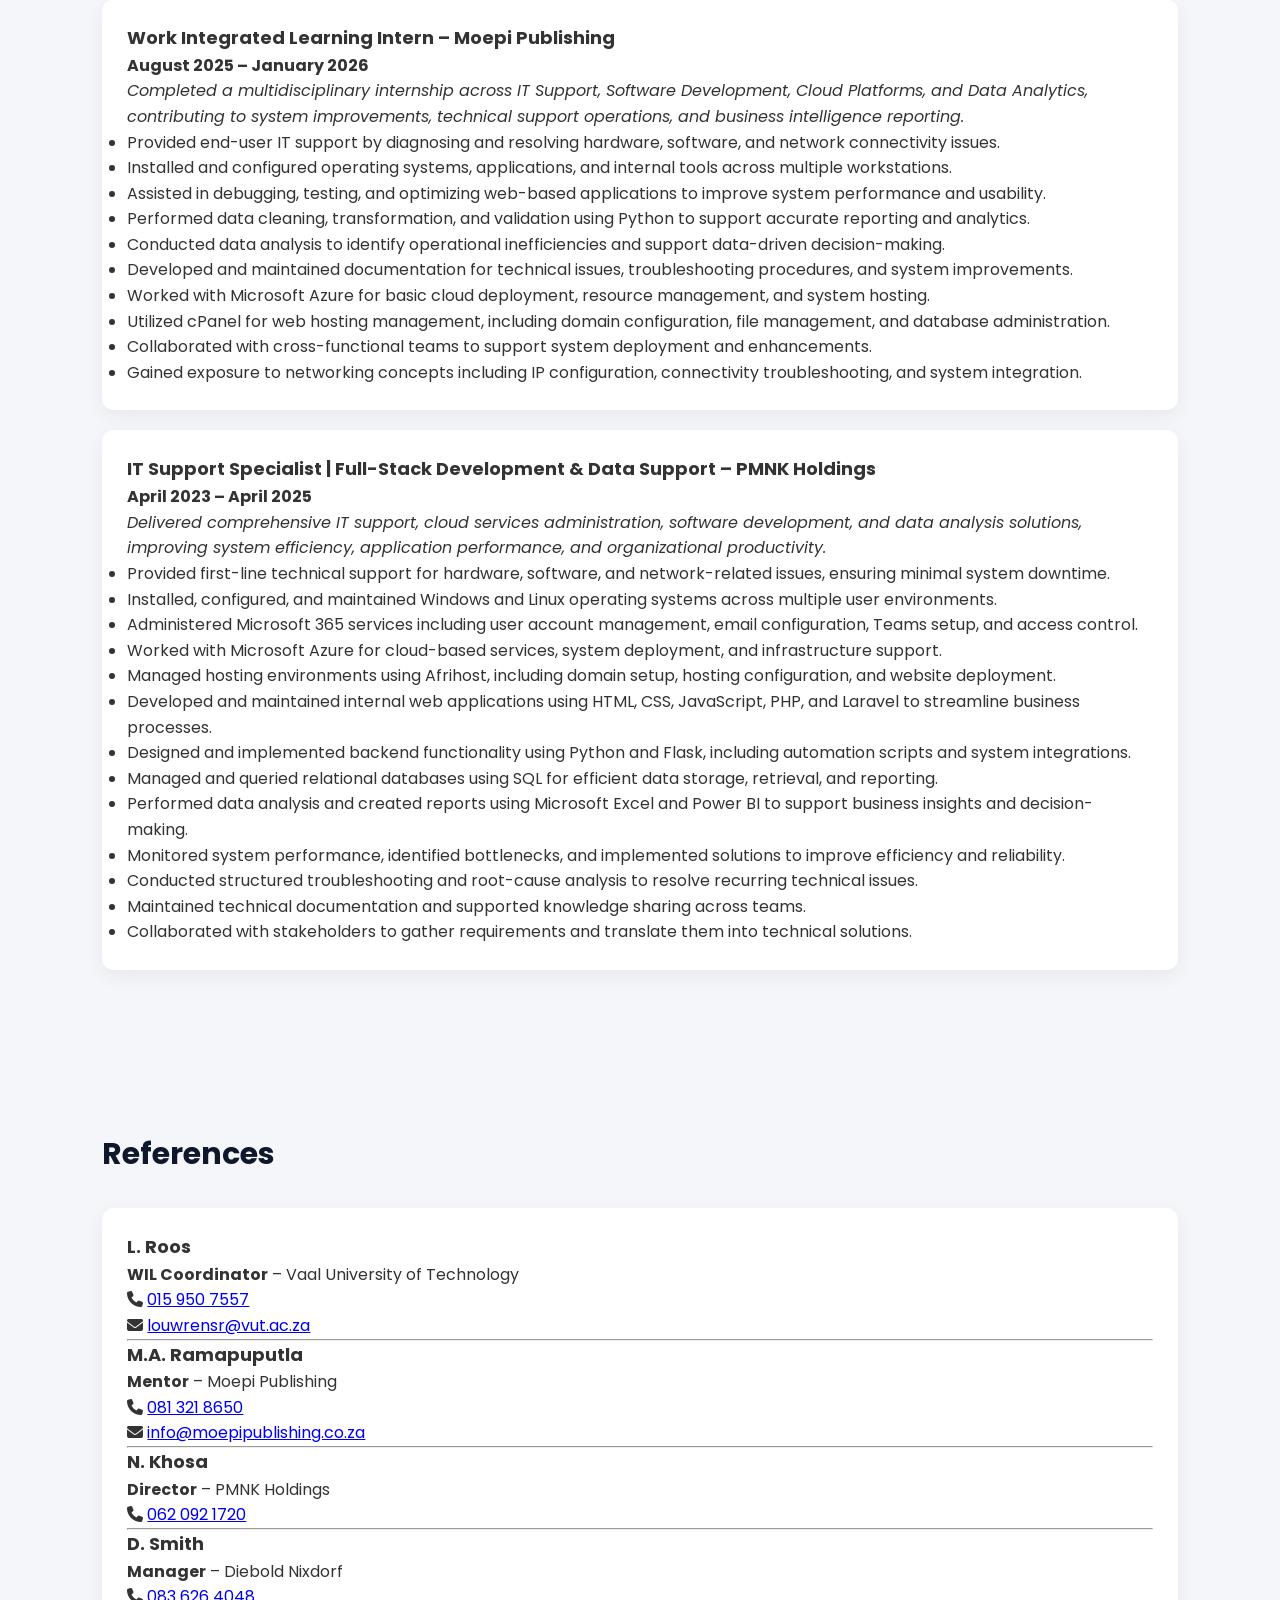
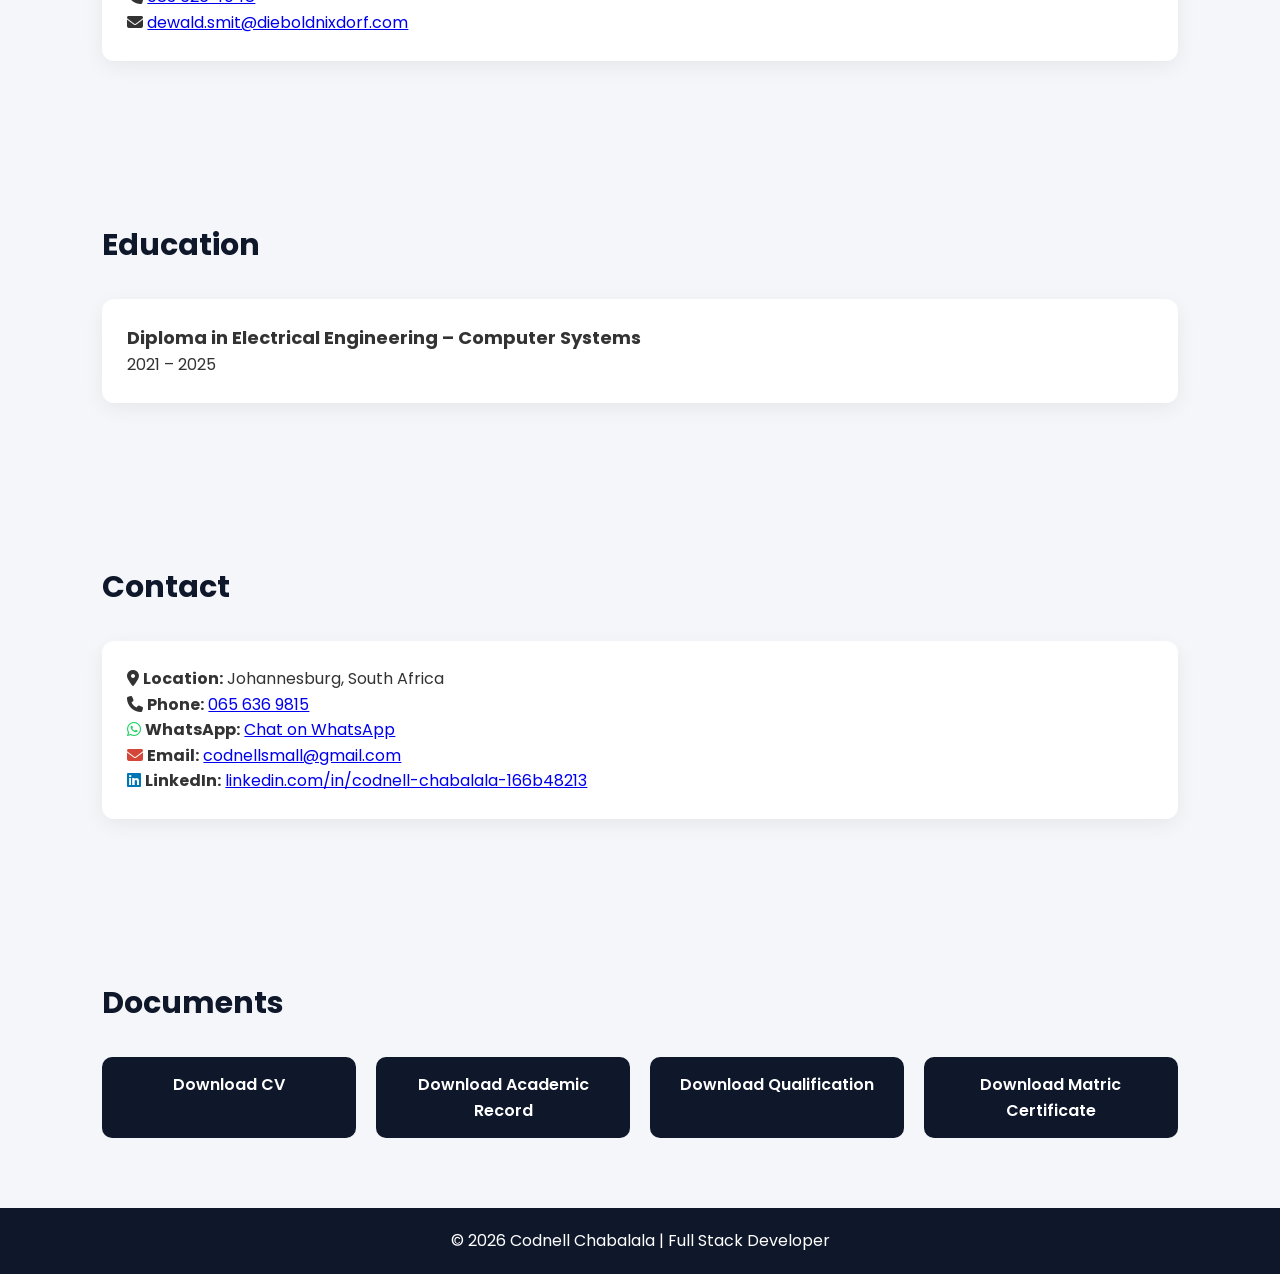
==== commit 5053a8ee: "Update print statement from 'Hello' to 'Goodbye'" ====
--- a/index.html
+++ b/index.html
@@ -643,6 +643,7 @@
     <h3>References</h3>
     <div class="card reference-card">
 
+        <!-- VUT -->
         <div class="reference-item">
             <h4>L. Roos</h4>
             <p><strong>WIL Coordinator</strong> – Vaal University of Technology</p>
@@ -660,6 +661,7 @@
 
         <hr>
 
+        <!-- Moepi -->
         <div class="reference-item">
             <h4>M.A. Ramapuputla</h4>
             <p><strong>Mentor</strong> – Moepi Publishing</p>
@@ -672,6 +674,39 @@
             <p>
                 <i class="fas fa-envelope"></i>
                 <a href="mailto:info@moepipublishing.co.za">info@moepipublishing.co.za</a>
+            </p>
+        </div>
+
+        <hr>
+
+        <!-- PMNK Holdings -->
+        <div class="reference-item">
+            <h4>N. Khosa</h4>
+            <p><strong>Director</strong> – PMNK Holdings</p>
+
+            <p>
+                <i class="fas fa-phone"></i>
+                <a href="tel:+27620921720">062 092 1720</a>
+            </p>
+        </div>
+
+        <hr>
+
+        <!-- Diebold Nixdorf -->
+        <div class="reference-item">
+            <h4>D. Smith</h4>
+            <p><strong>Manager</strong> – Diebold Nixdorf</p>
+
+            <p>
+                <i class="fas fa-phone"></i>
+                <a href="tel:+27836264048">083 626 4048</a>
+            </p>
+
+            <p>
+                <i class="fas fa-envelope"></i>
+                <a href="mailto:dewald.smit@dieboldnixdorf.com">
+                    dewald.smit@dieboldnixdorf.com
+                </a>
             </p>
         </div>
 
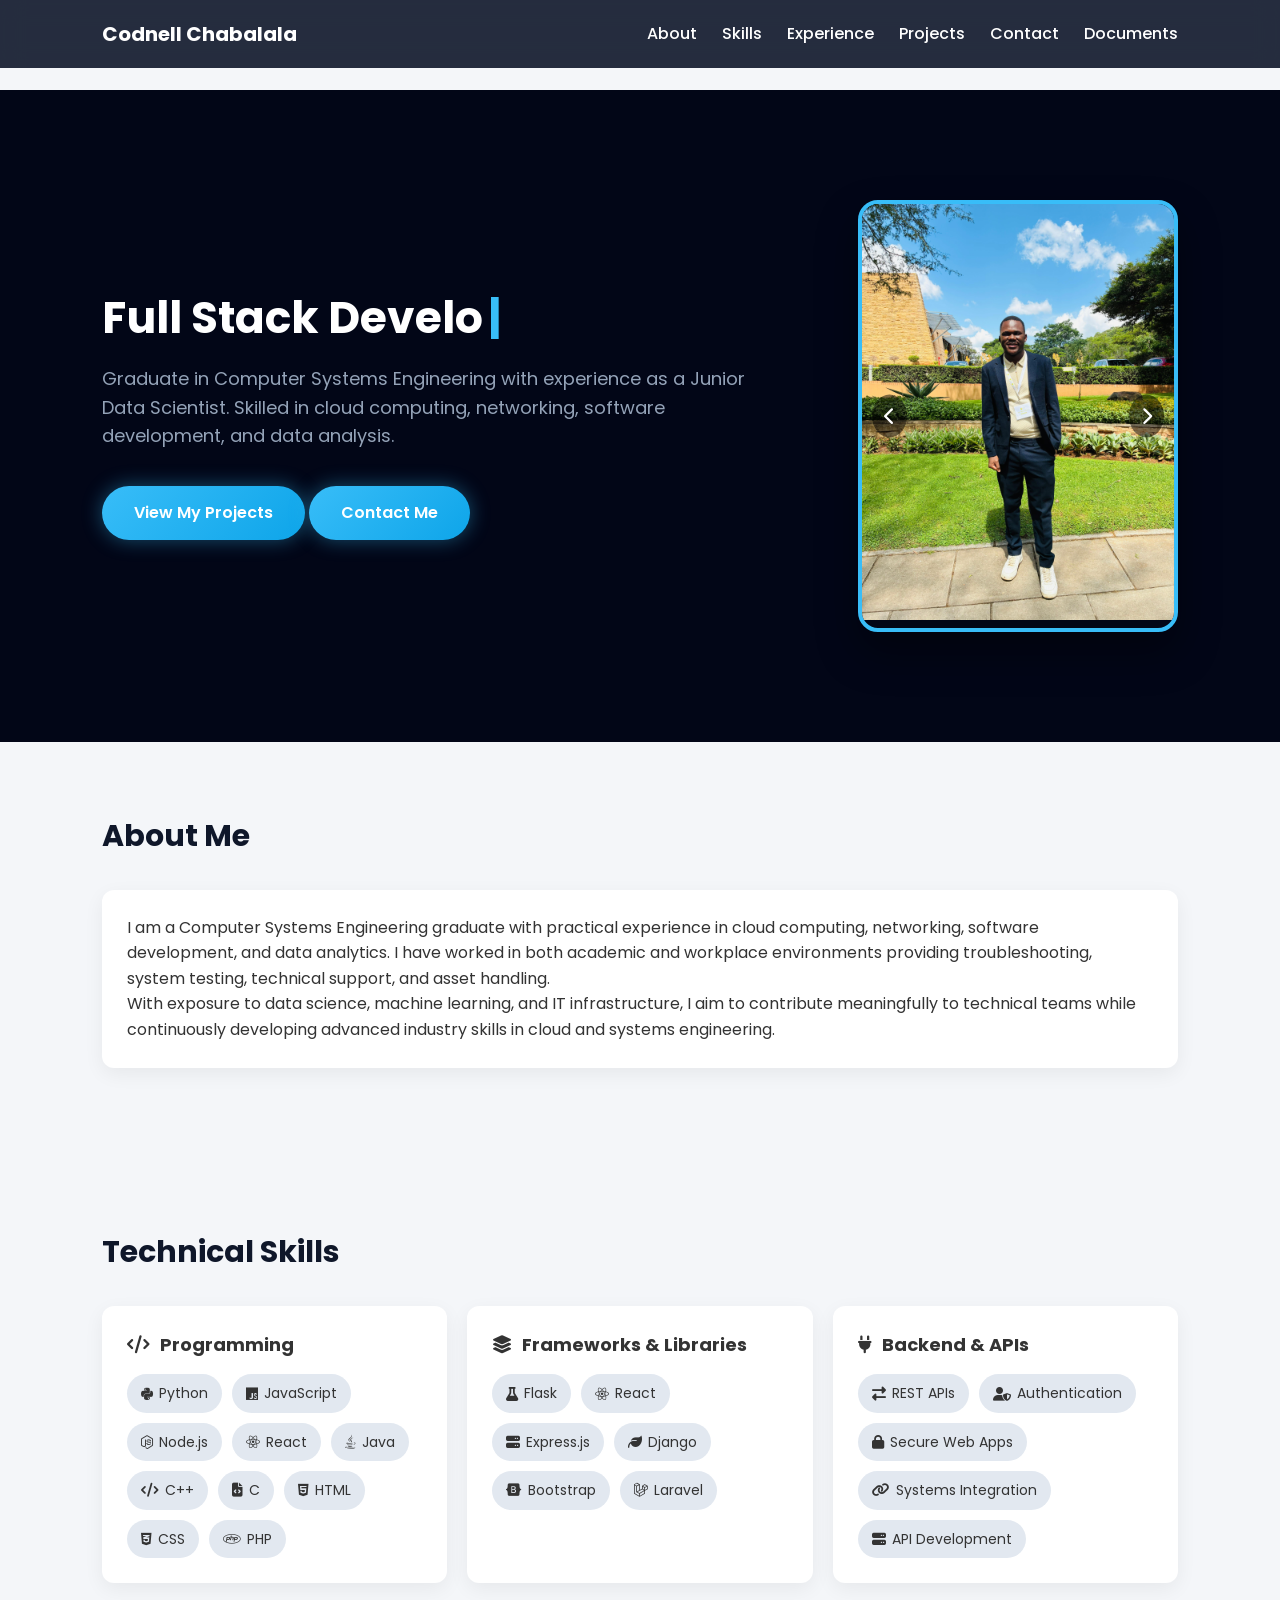
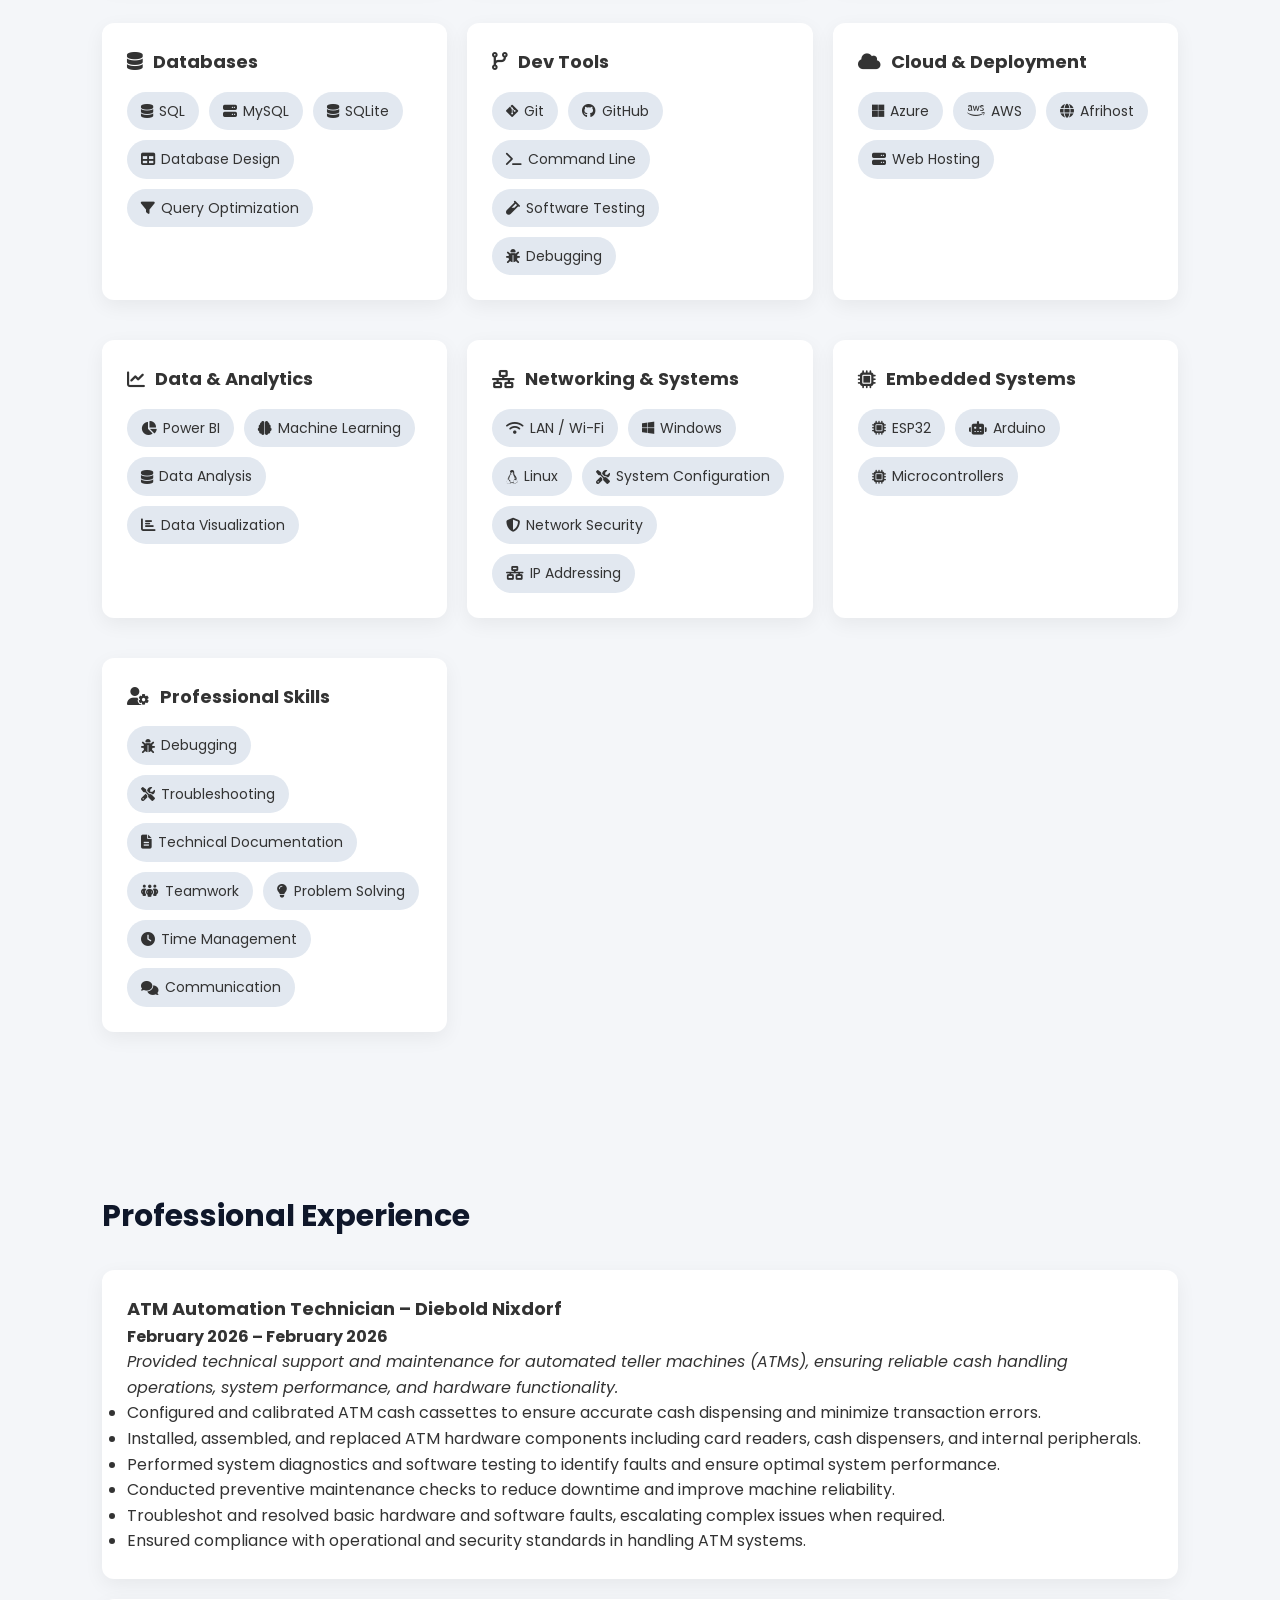
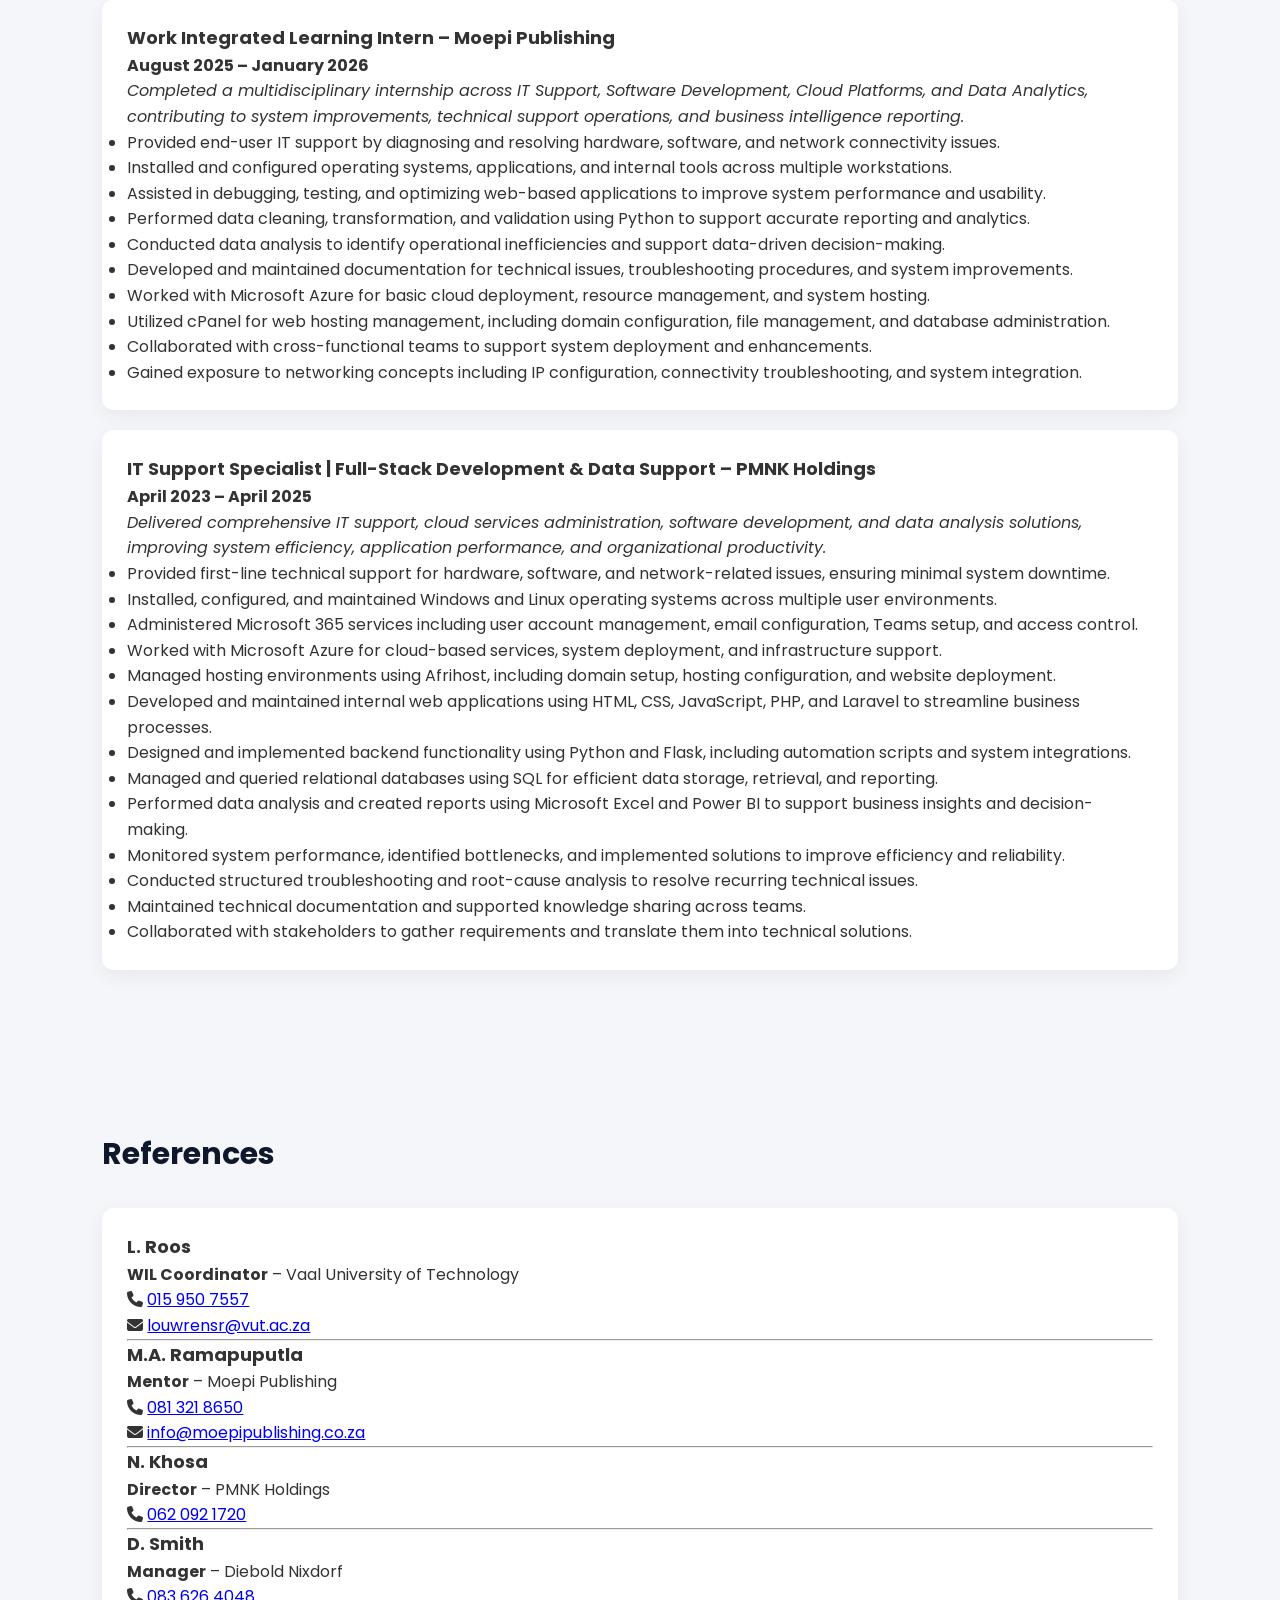
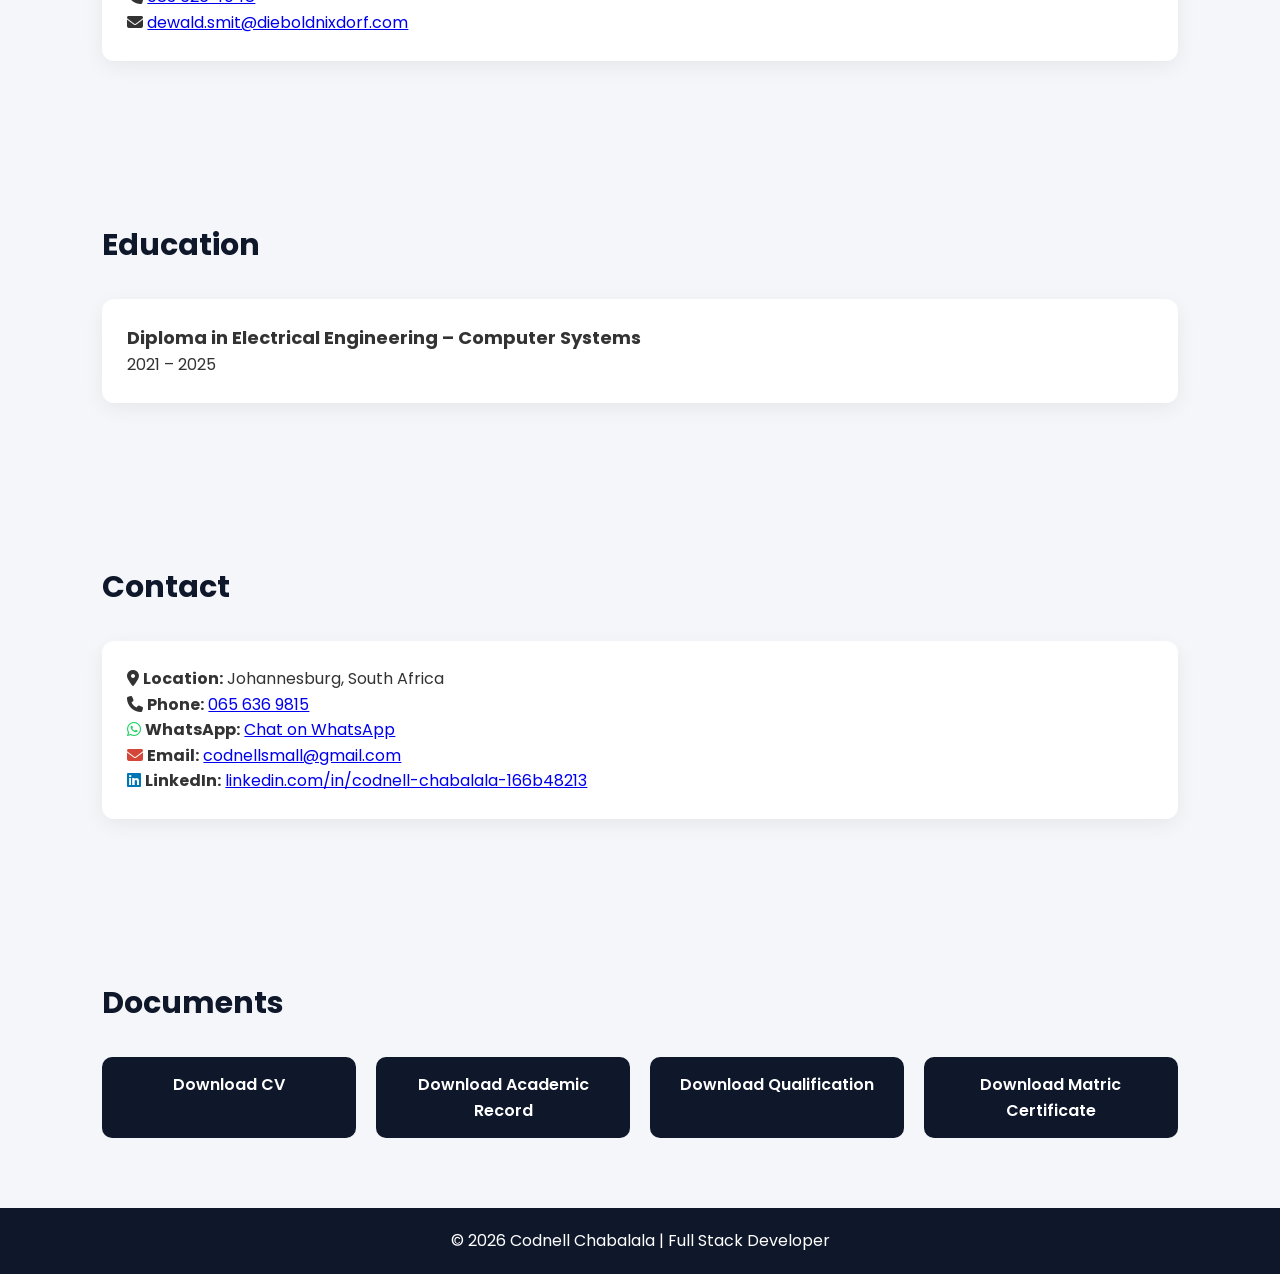
==== commit 7348e15e: "Update print statement from 'Hello' to 'Goodbye'" ====
--- a/index.html
+++ b/index.html
@@ -405,7 +405,7 @@
 
 <div class="slideshow">
 <img src="images/CODNELL.jpeg" class="slide active" alt="Photo 1">
-<img src="images/photo2.jpeg" class="slide" alt="Photo 2">
+<img src="IMG-20260415-WA0056.jpg" class="slide" alt="Photo 2">
 
 <button class="slide-btn prev" onclick="prevSlide()">
 <i class="fas fa-chevron-left"></i>
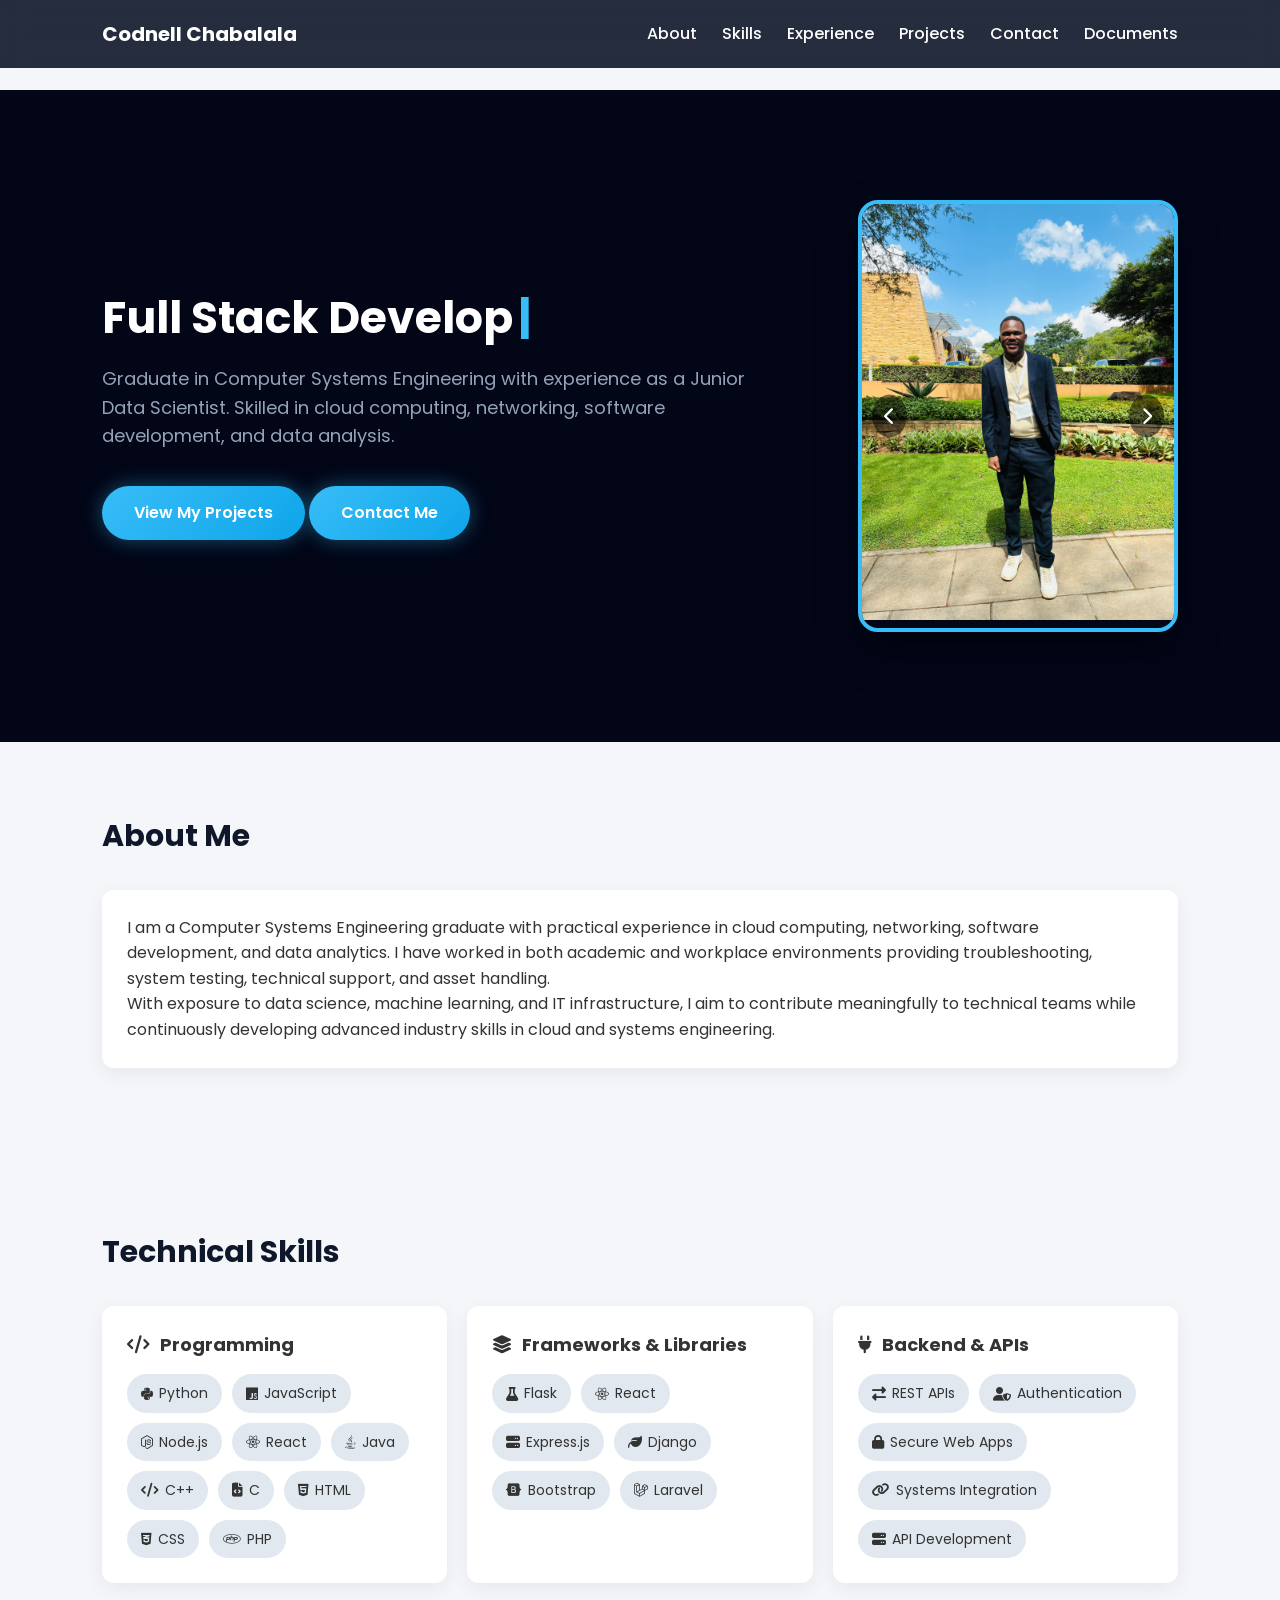
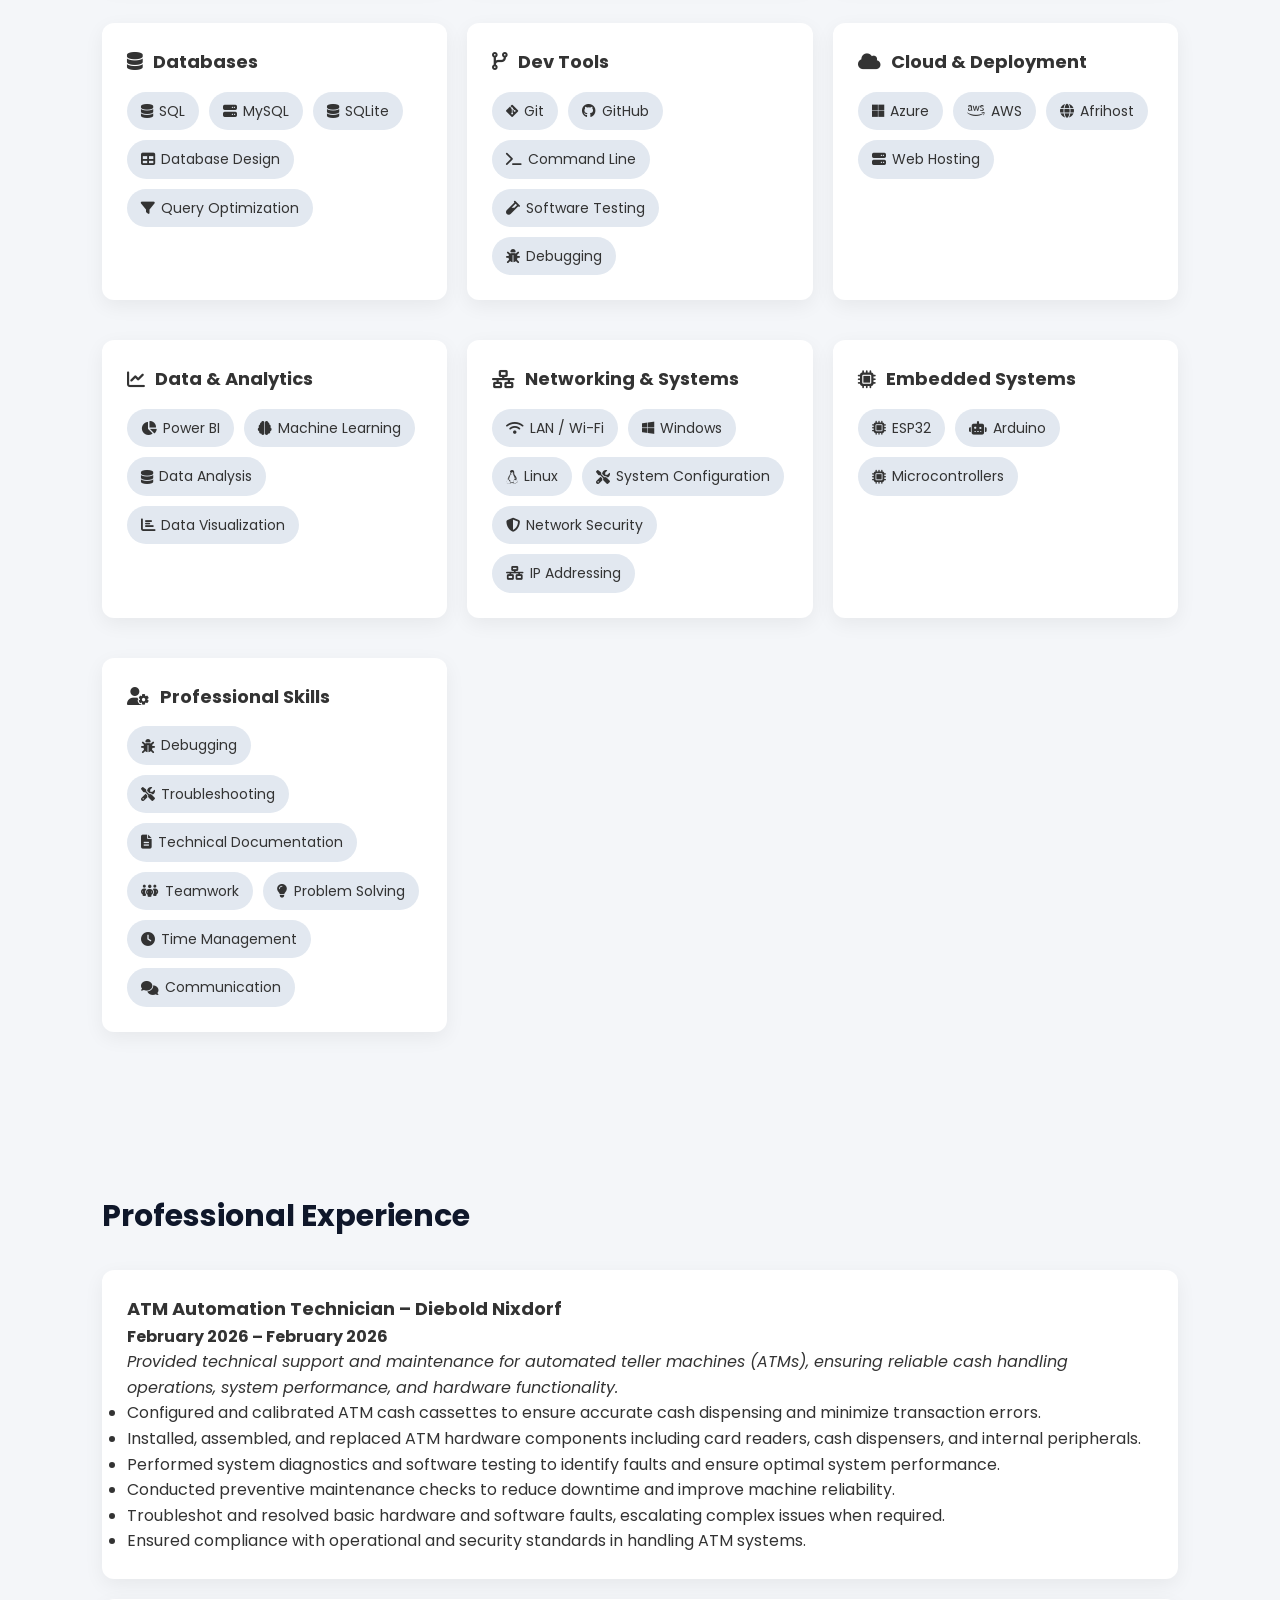
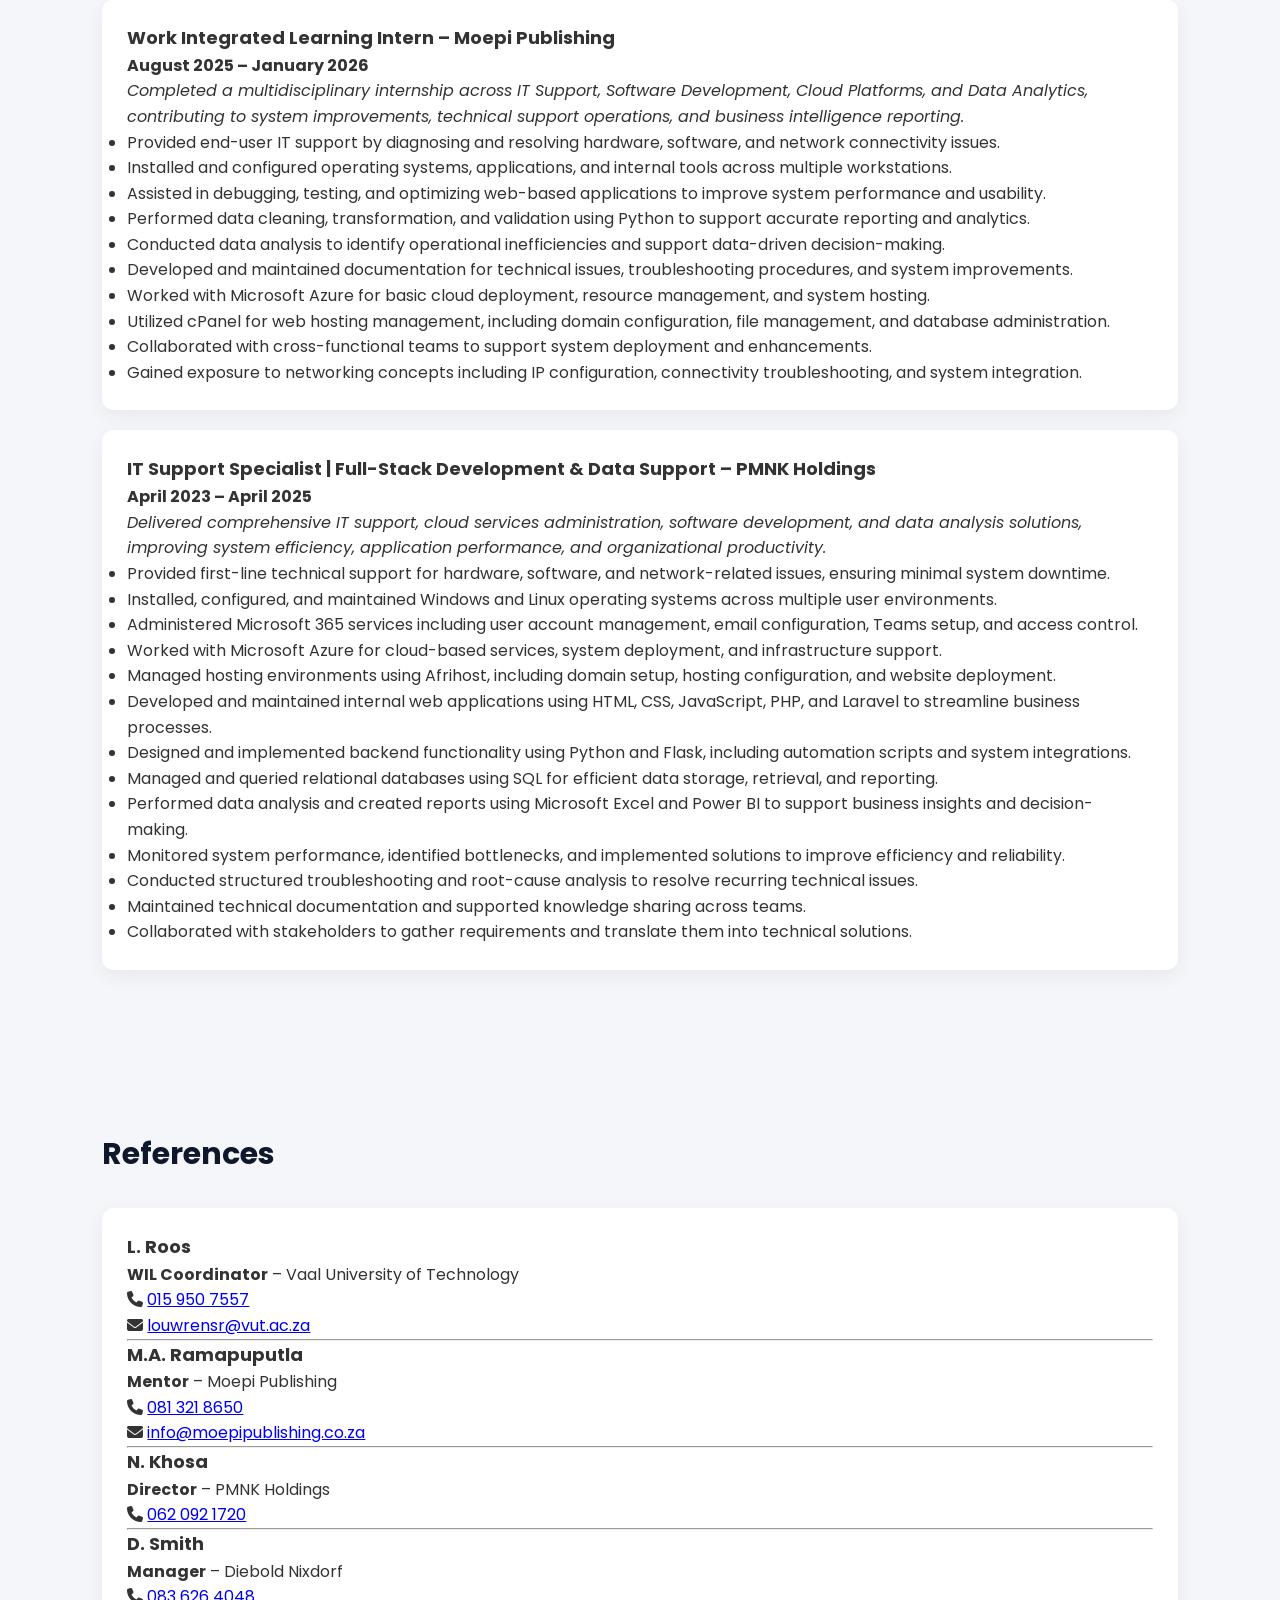
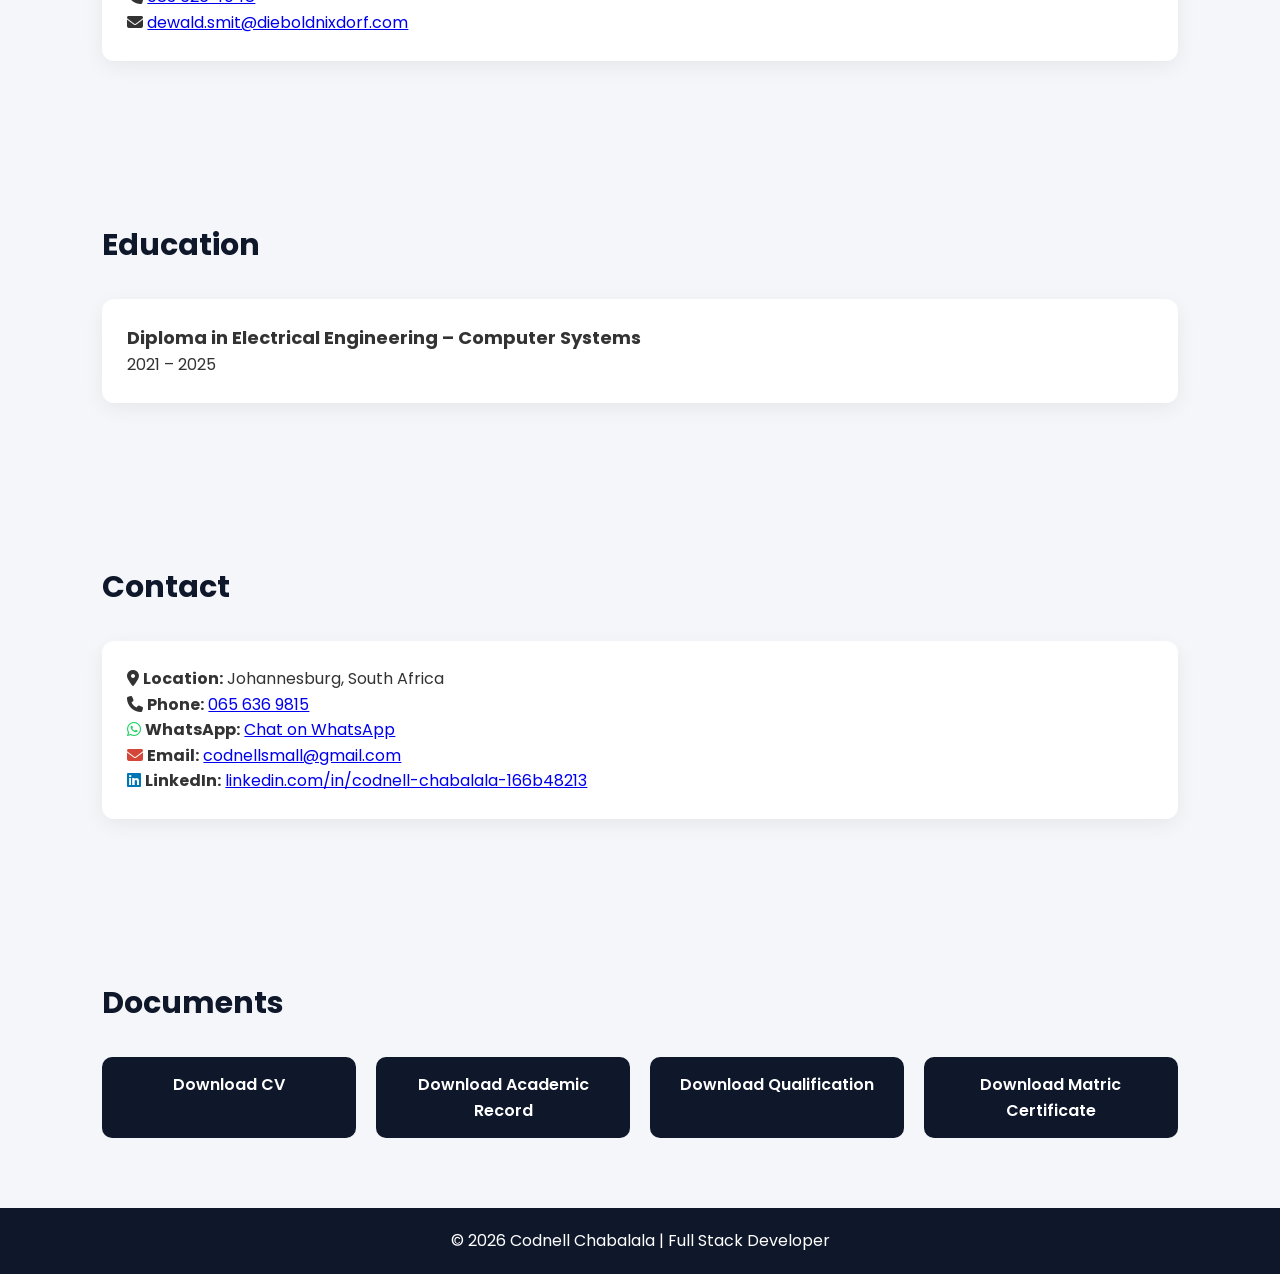
==== commit 199a4521: "Update index.html" ====
--- a/index.html
+++ b/index.html
@@ -405,7 +405,7 @@
 
 <div class="slideshow">
 <img src="images/CODNELL.jpeg" class="slide active" alt="Photo 1">
-<img src="IMG-20260415-WA0056.jpg" class="slide" alt="Photo 2">
+<img src="images/IMG-20260415-WA0056.jpg" class="slide" alt="Photo 2">
 
 <button class="slide-btn prev" onclick="prevSlide()">
 <i class="fas fa-chevron-left"></i>
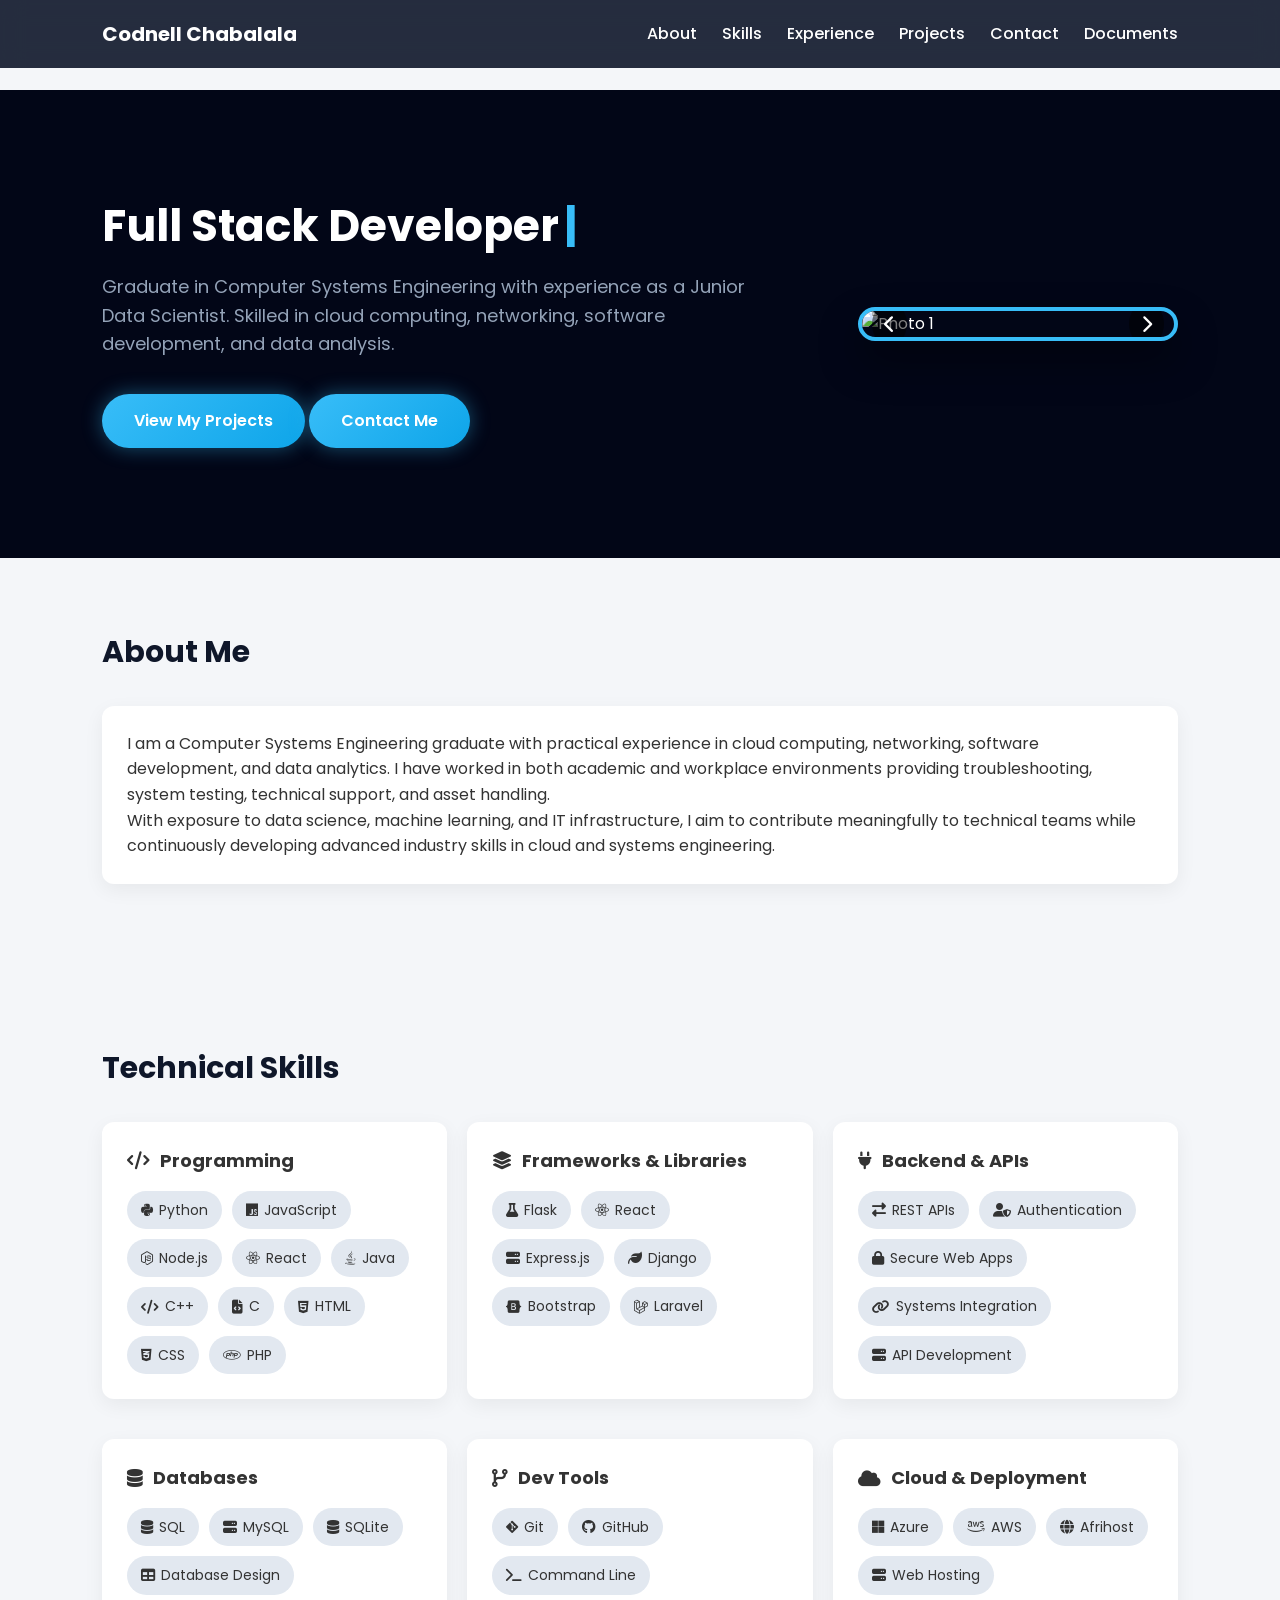
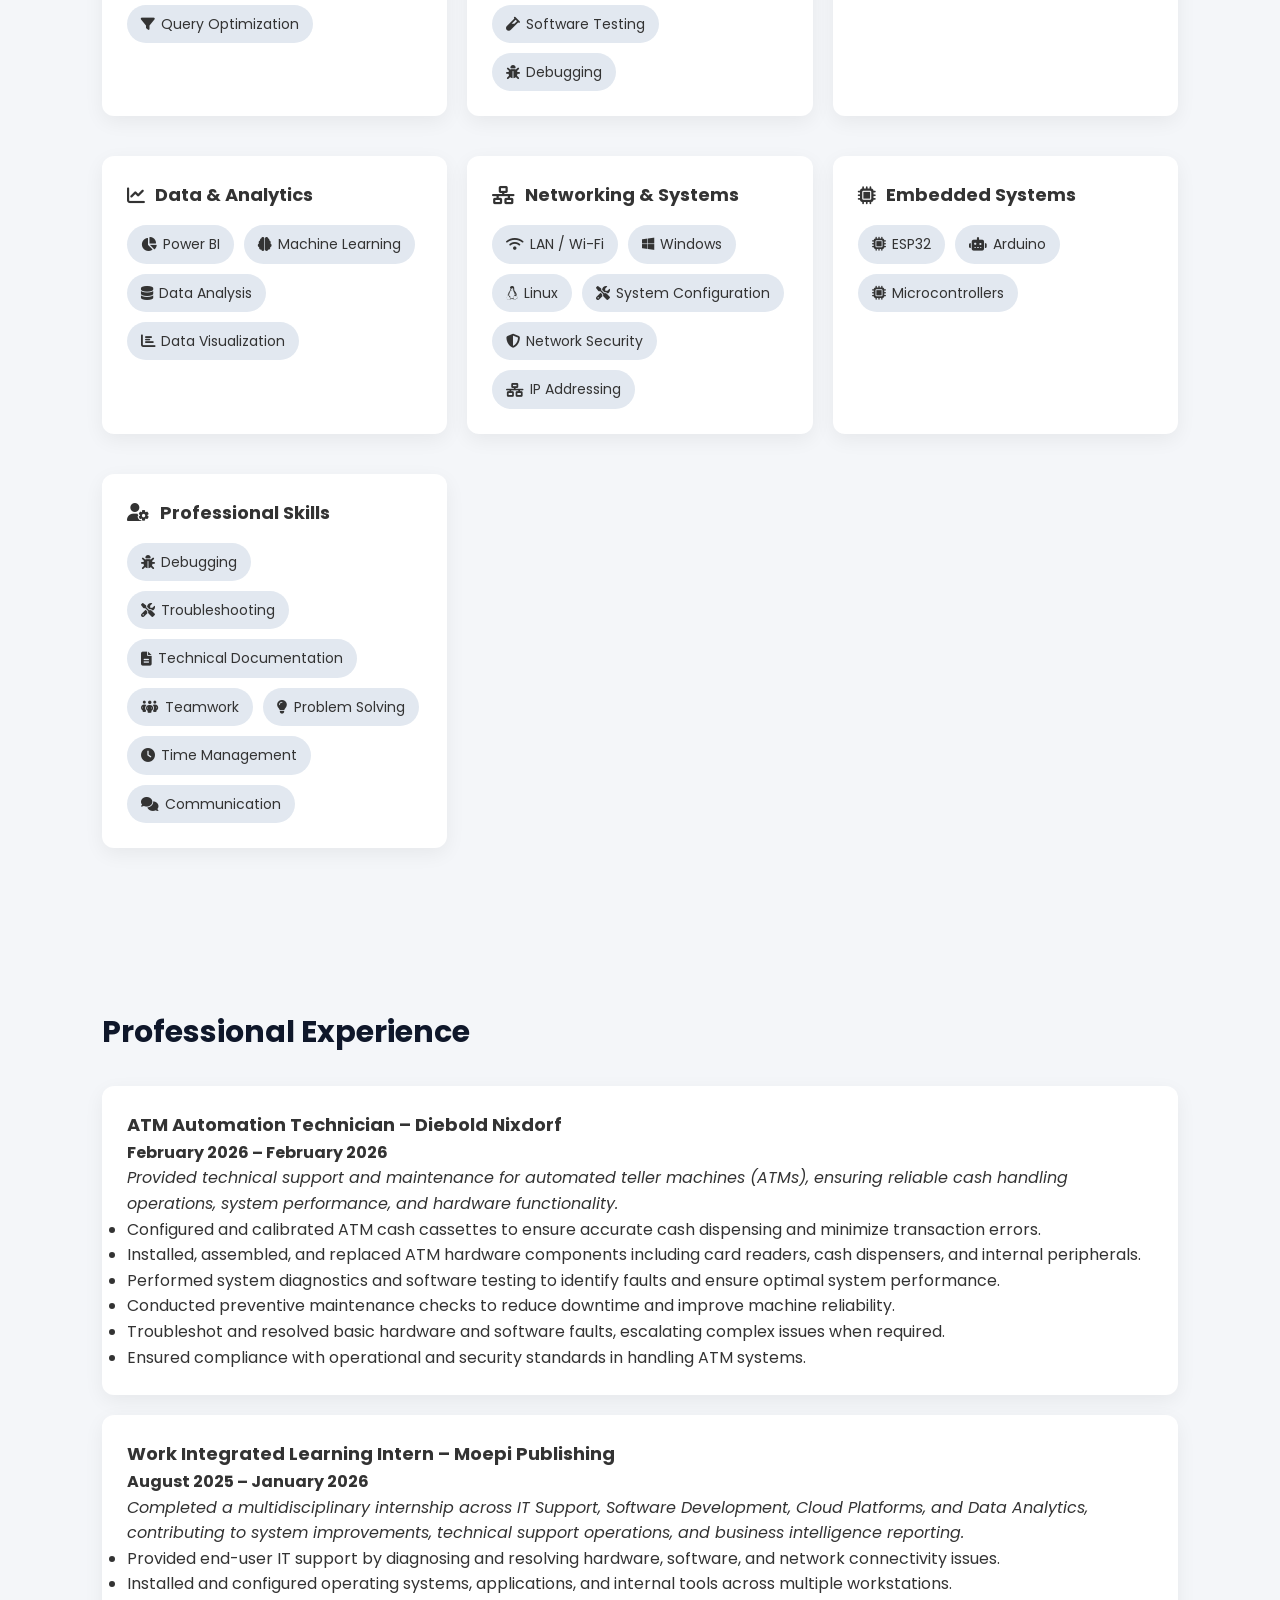
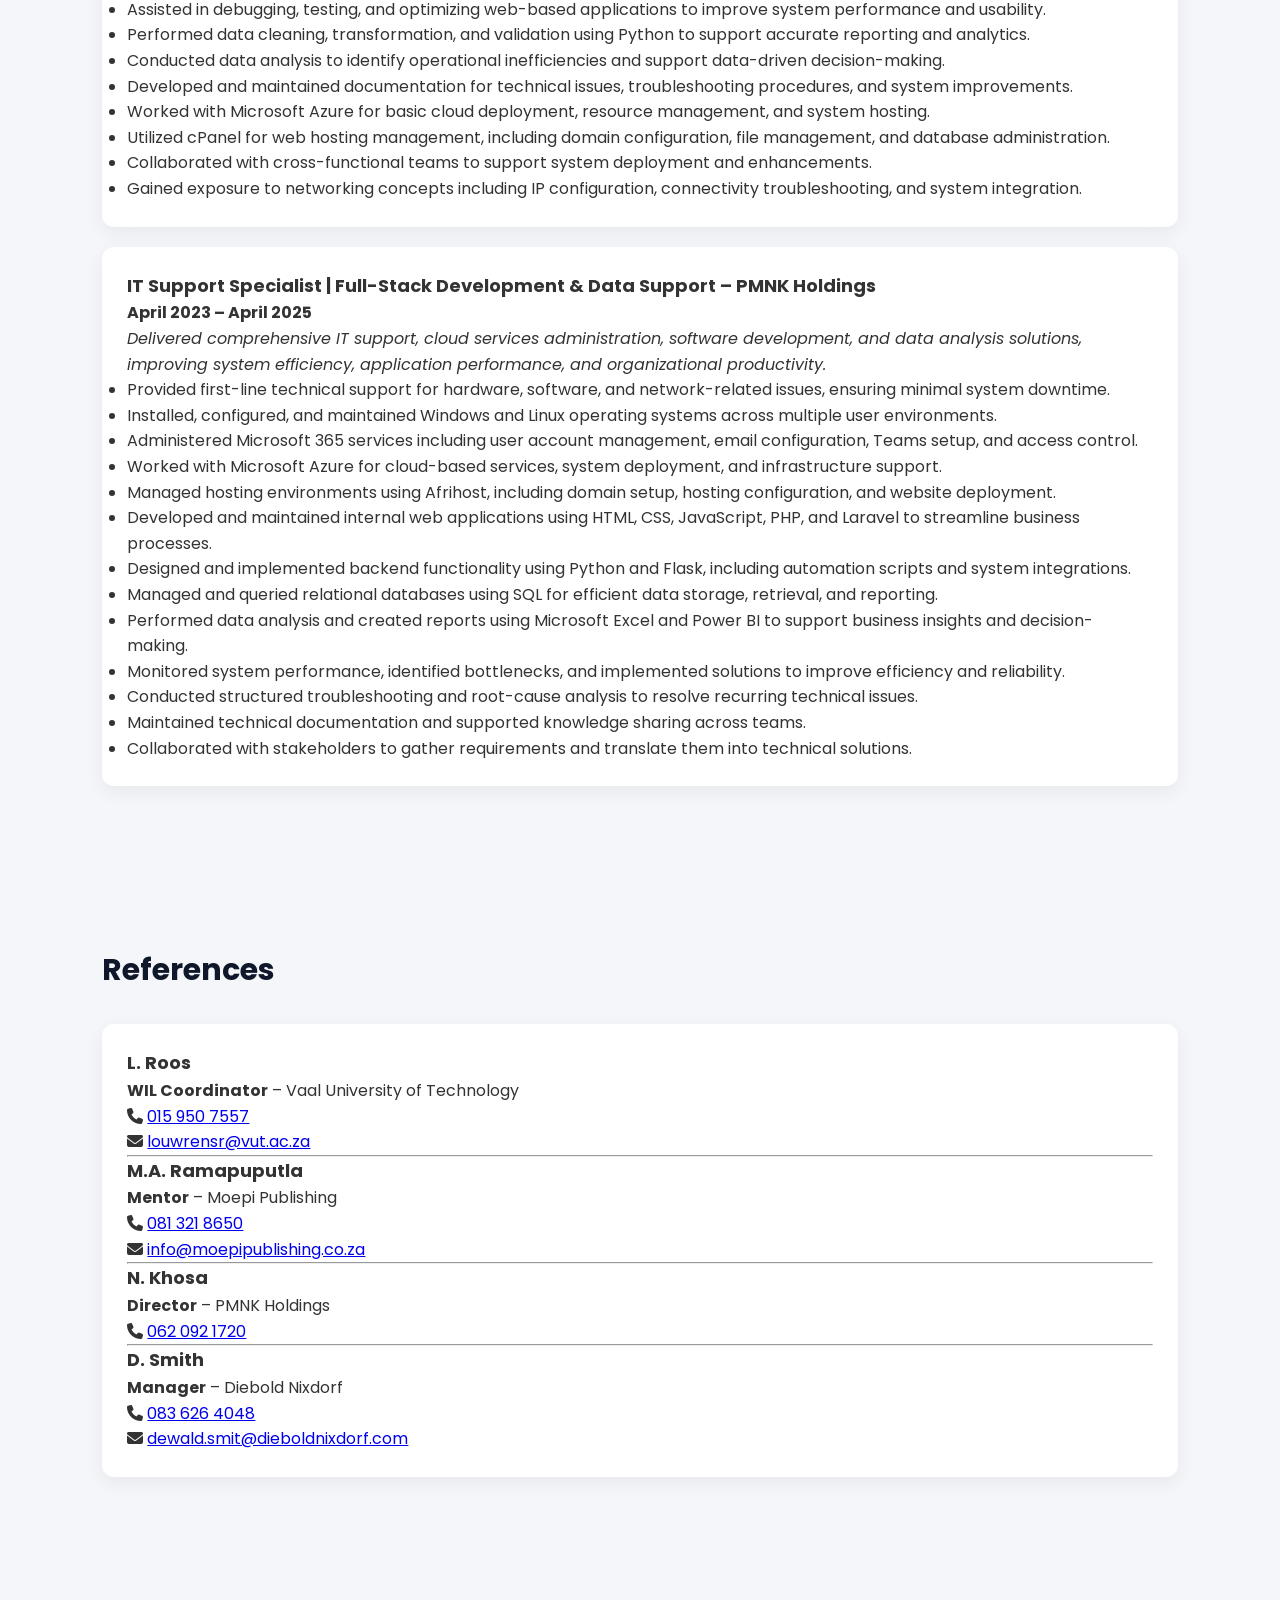
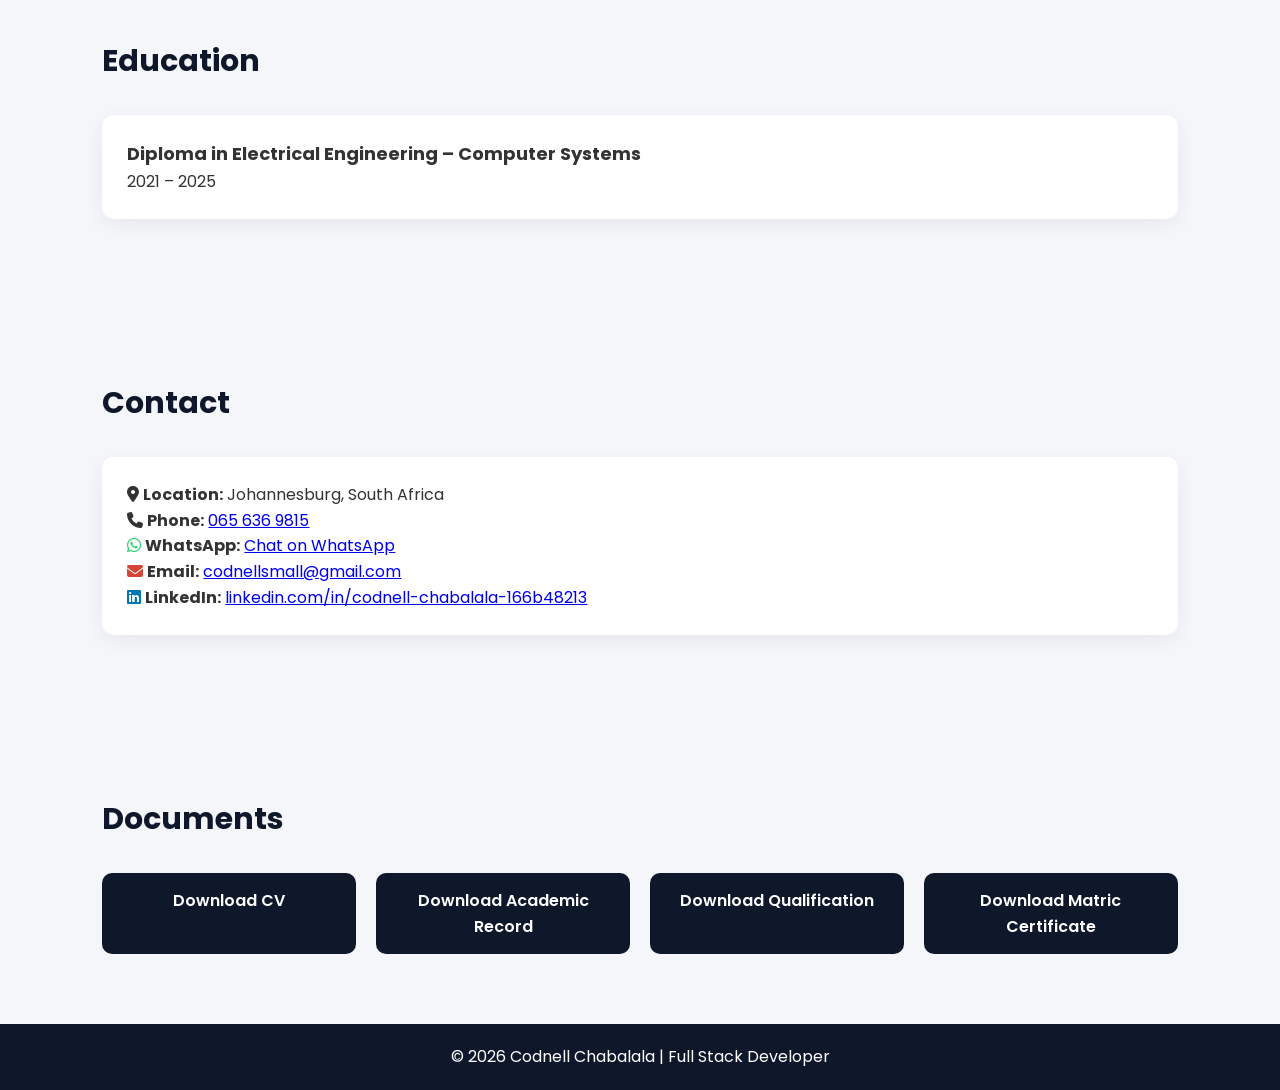
==== commit 07a28088: "Update index.html" ====
--- a/index.html
+++ b/index.html
@@ -404,7 +404,7 @@
 </div>
 
 <div class="slideshow">
-<img src="images/CODNELL.jpeg" class="slide active" alt="Photo 1">
+<img src="images/codnell.jpg" class="slide active" alt="Photo 1">
 <img src="images/IMG-20260415-WA0056.jpg" class="slide" alt="Photo 2">
 
 <button class="slide-btn prev" onclick="prevSlide()">
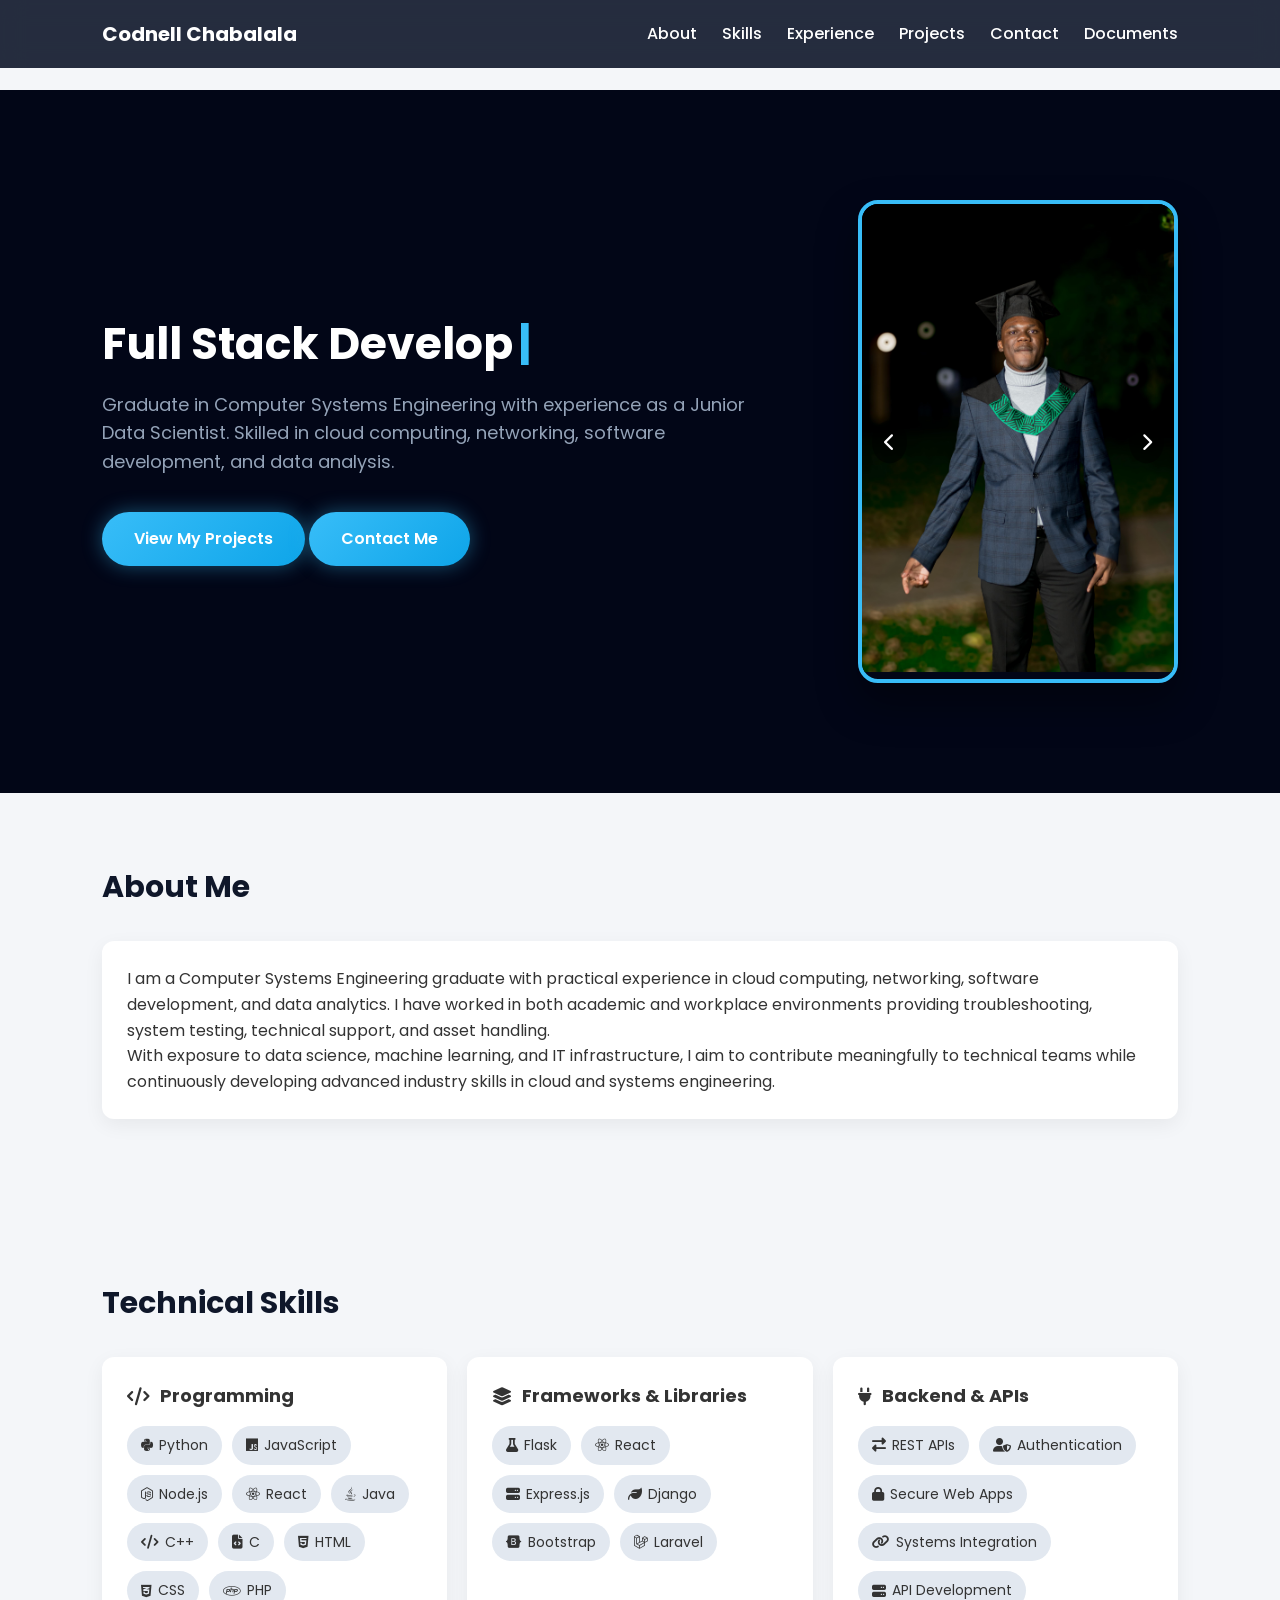
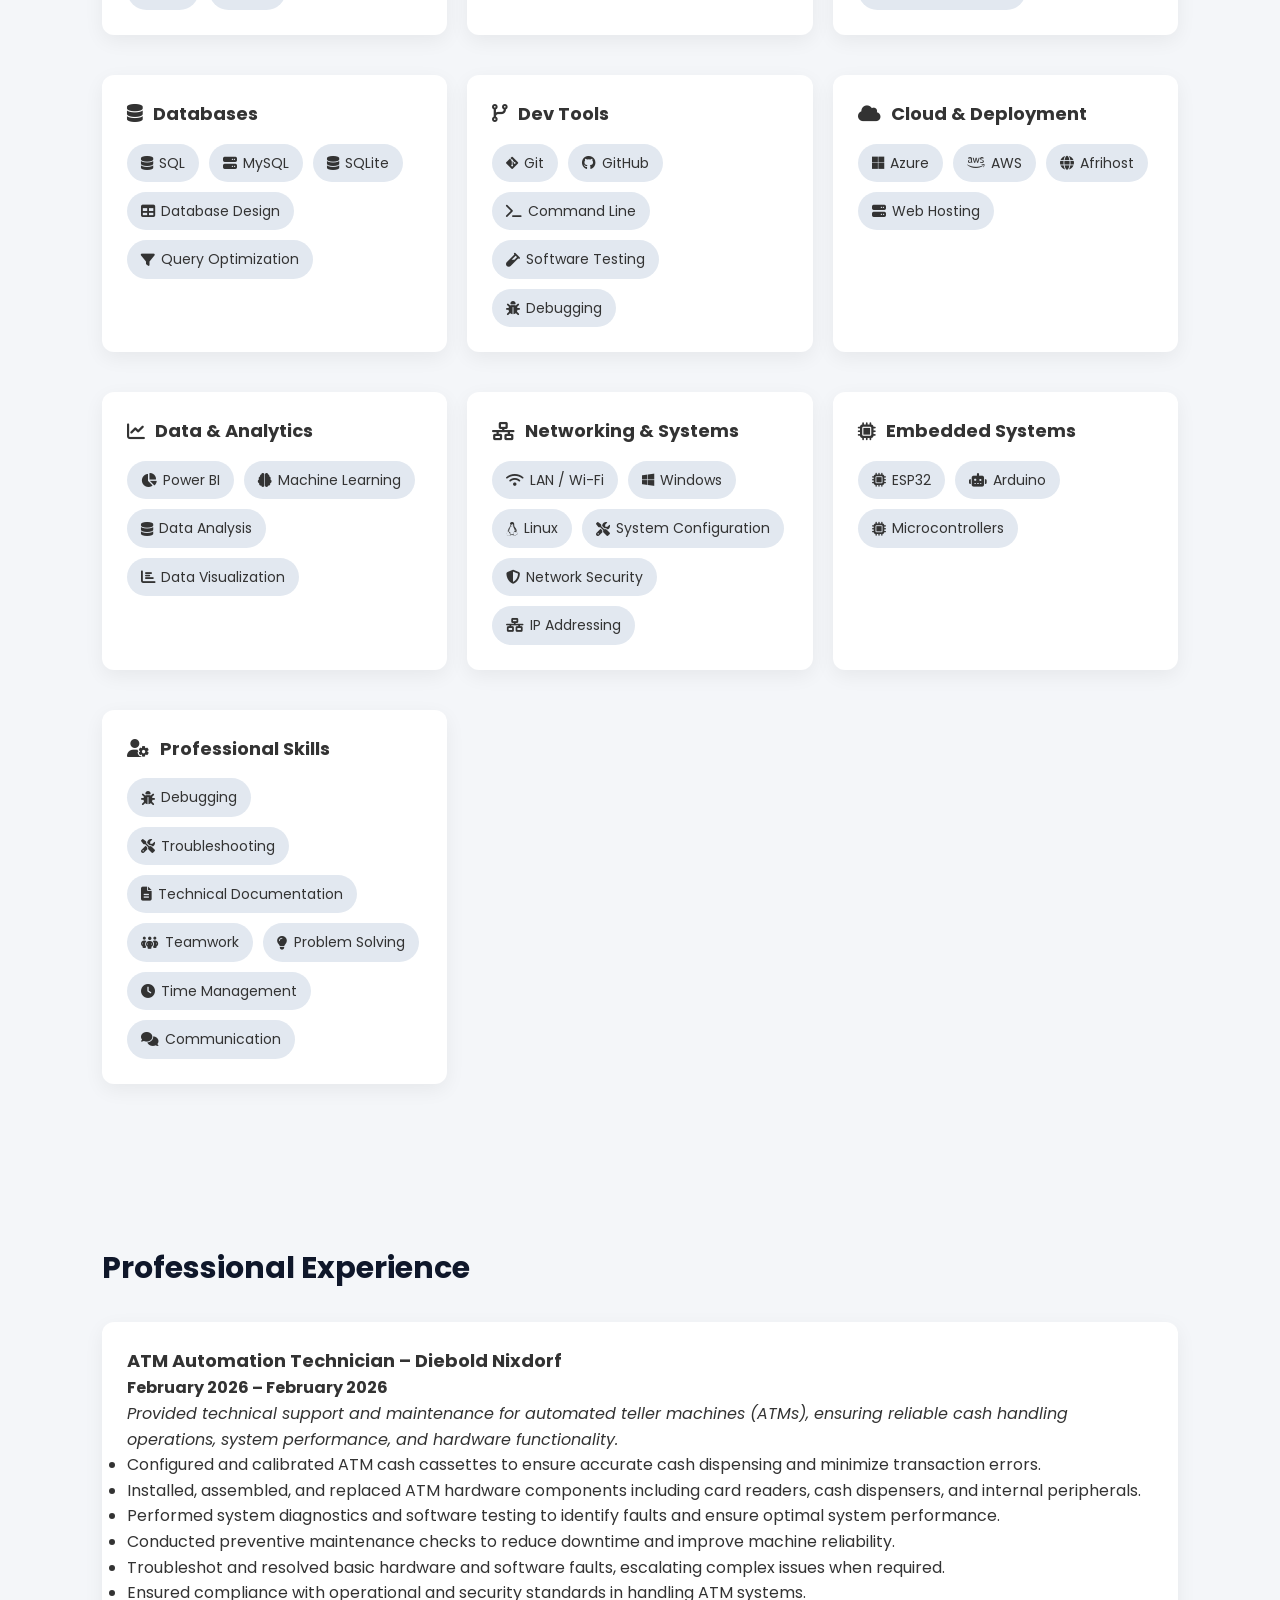
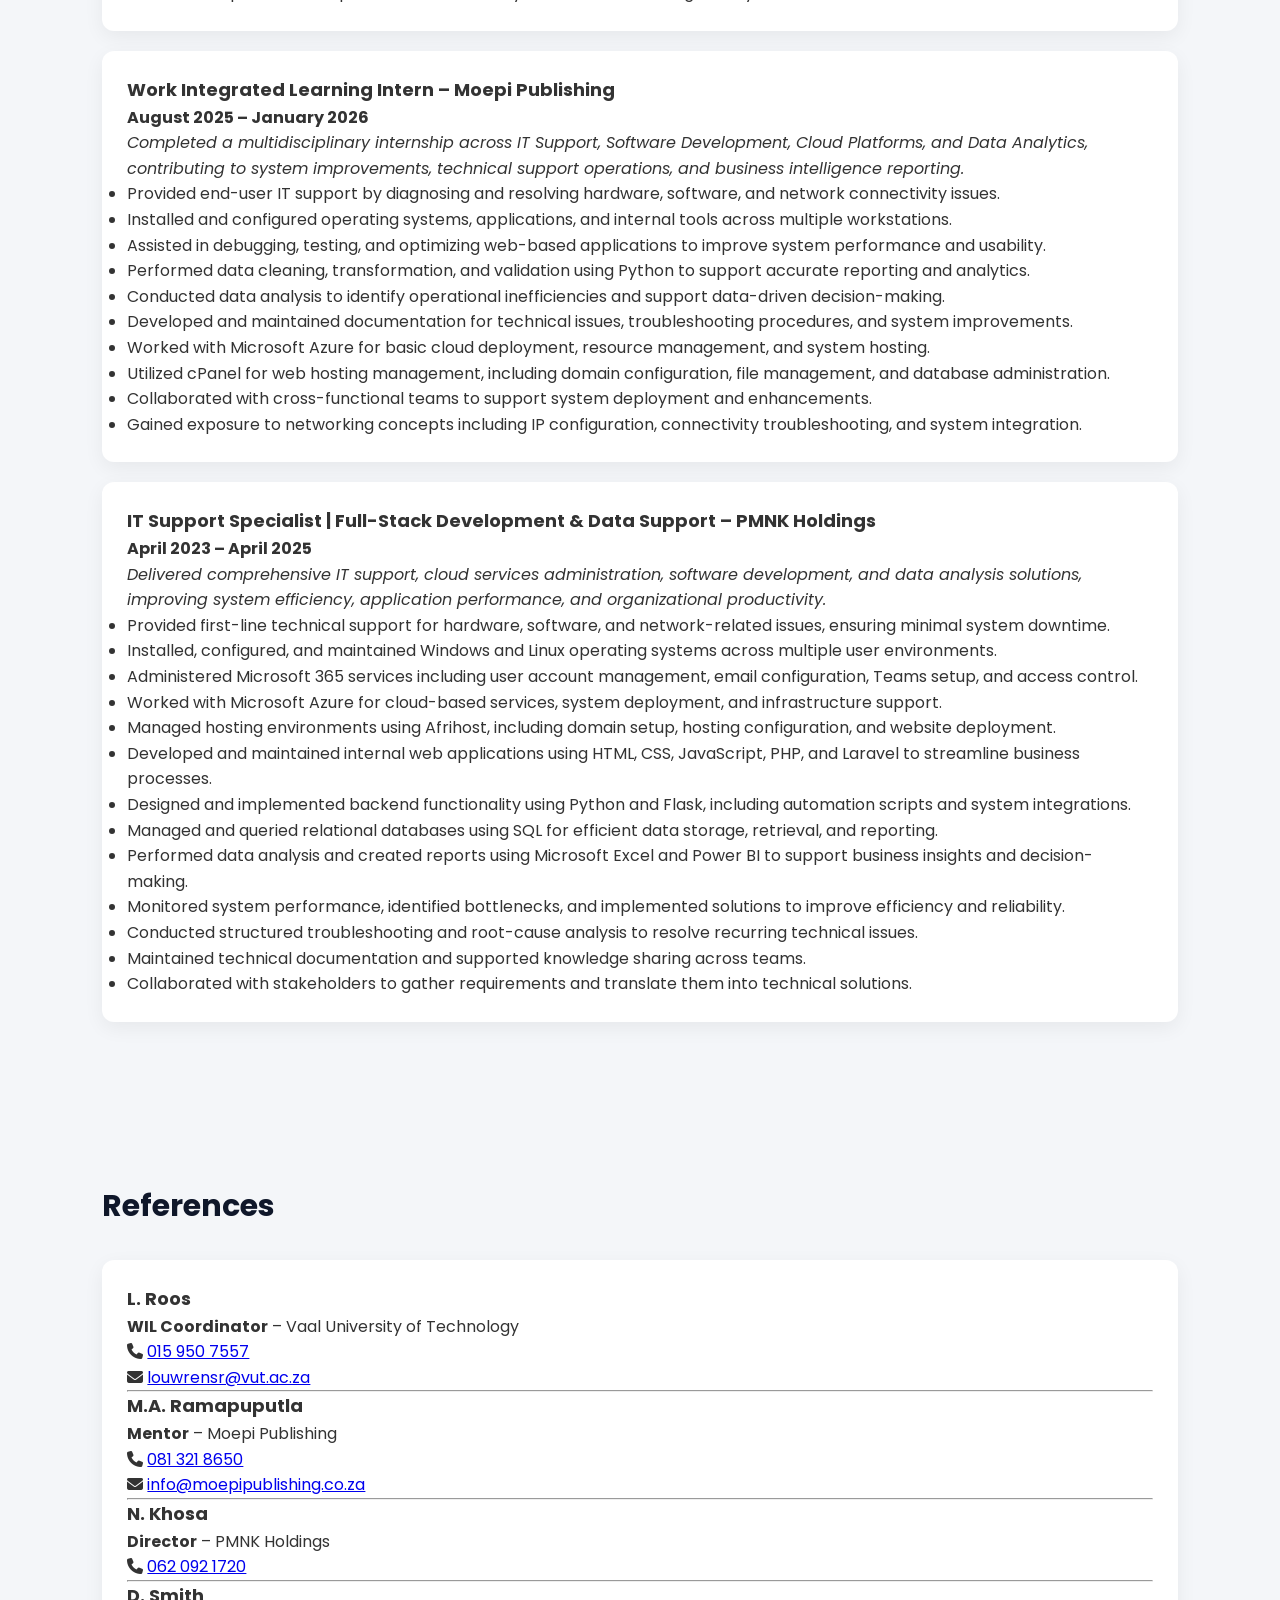
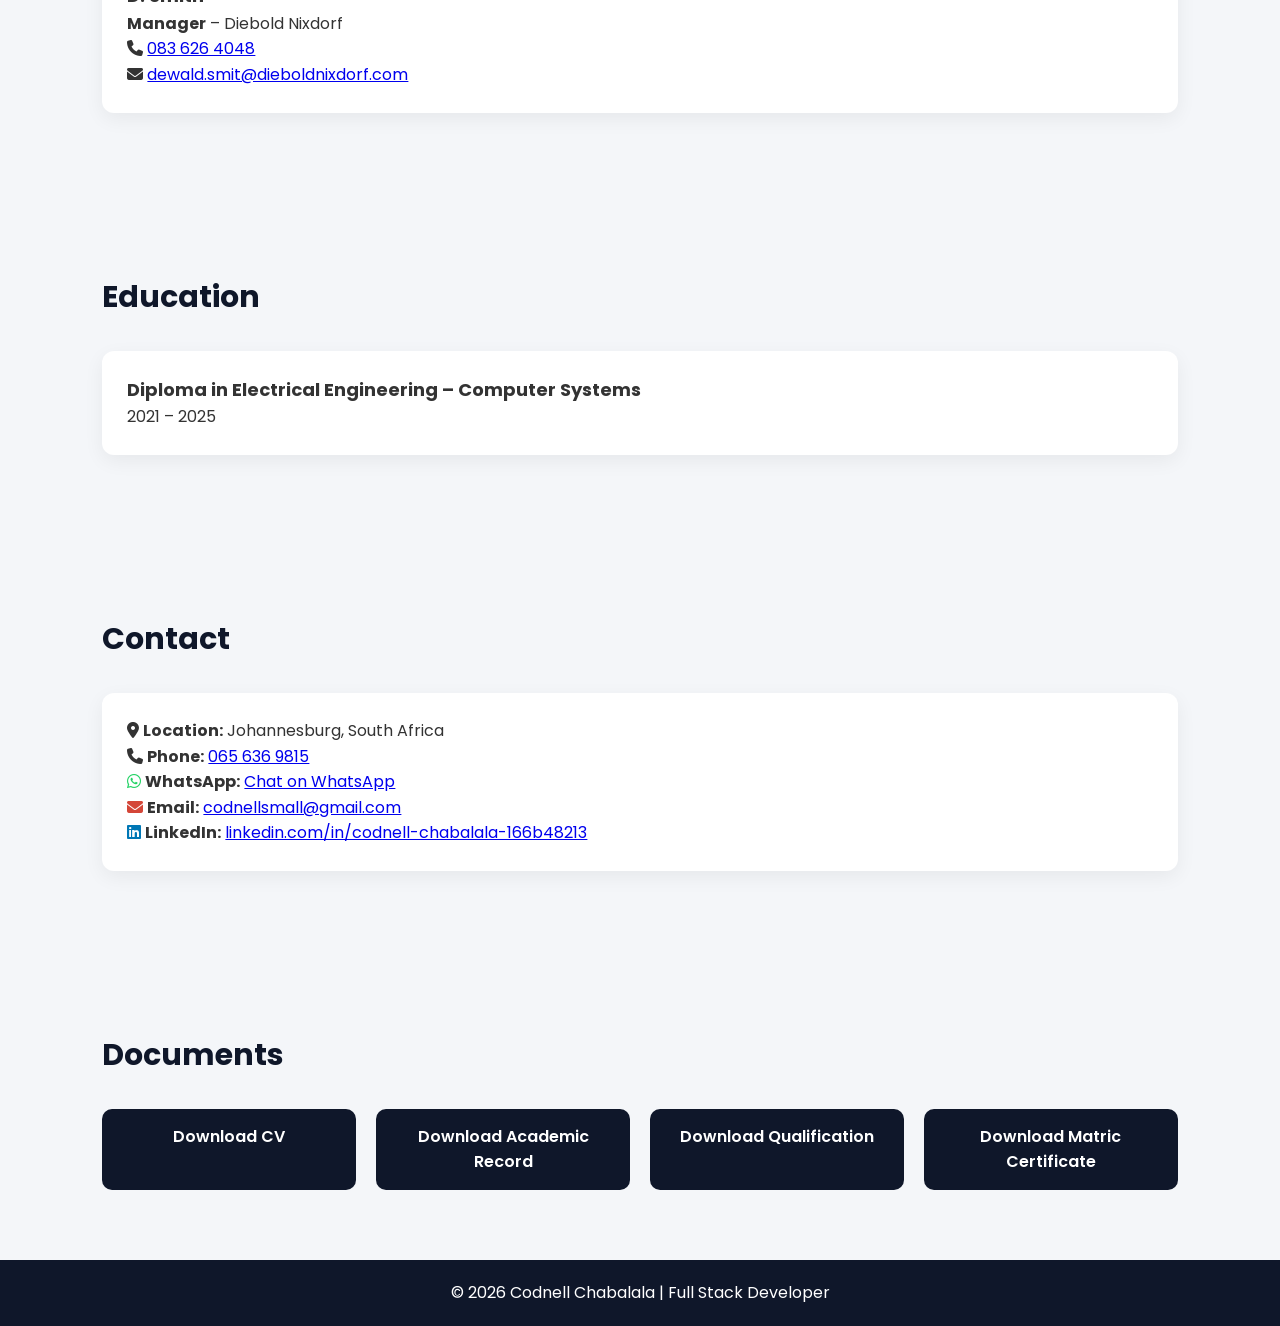
==== commit 75b9680f: "Update print statement from 'Hello' to 'Goodbye'" ====
--- a/index.html
+++ b/index.html
@@ -404,7 +404,7 @@
 </div>
 
 <div class="slideshow">
-<img src="images/codnell.jpg" class="slide active" alt="Photo 1">
+<img src="images/Codnell.jpg" class="slide active" alt="Photo 1">
 <img src="images/IMG-20260415-WA0056.jpg" class="slide" alt="Photo 2">
 
 <button class="slide-btn prev" onclick="prevSlide()">
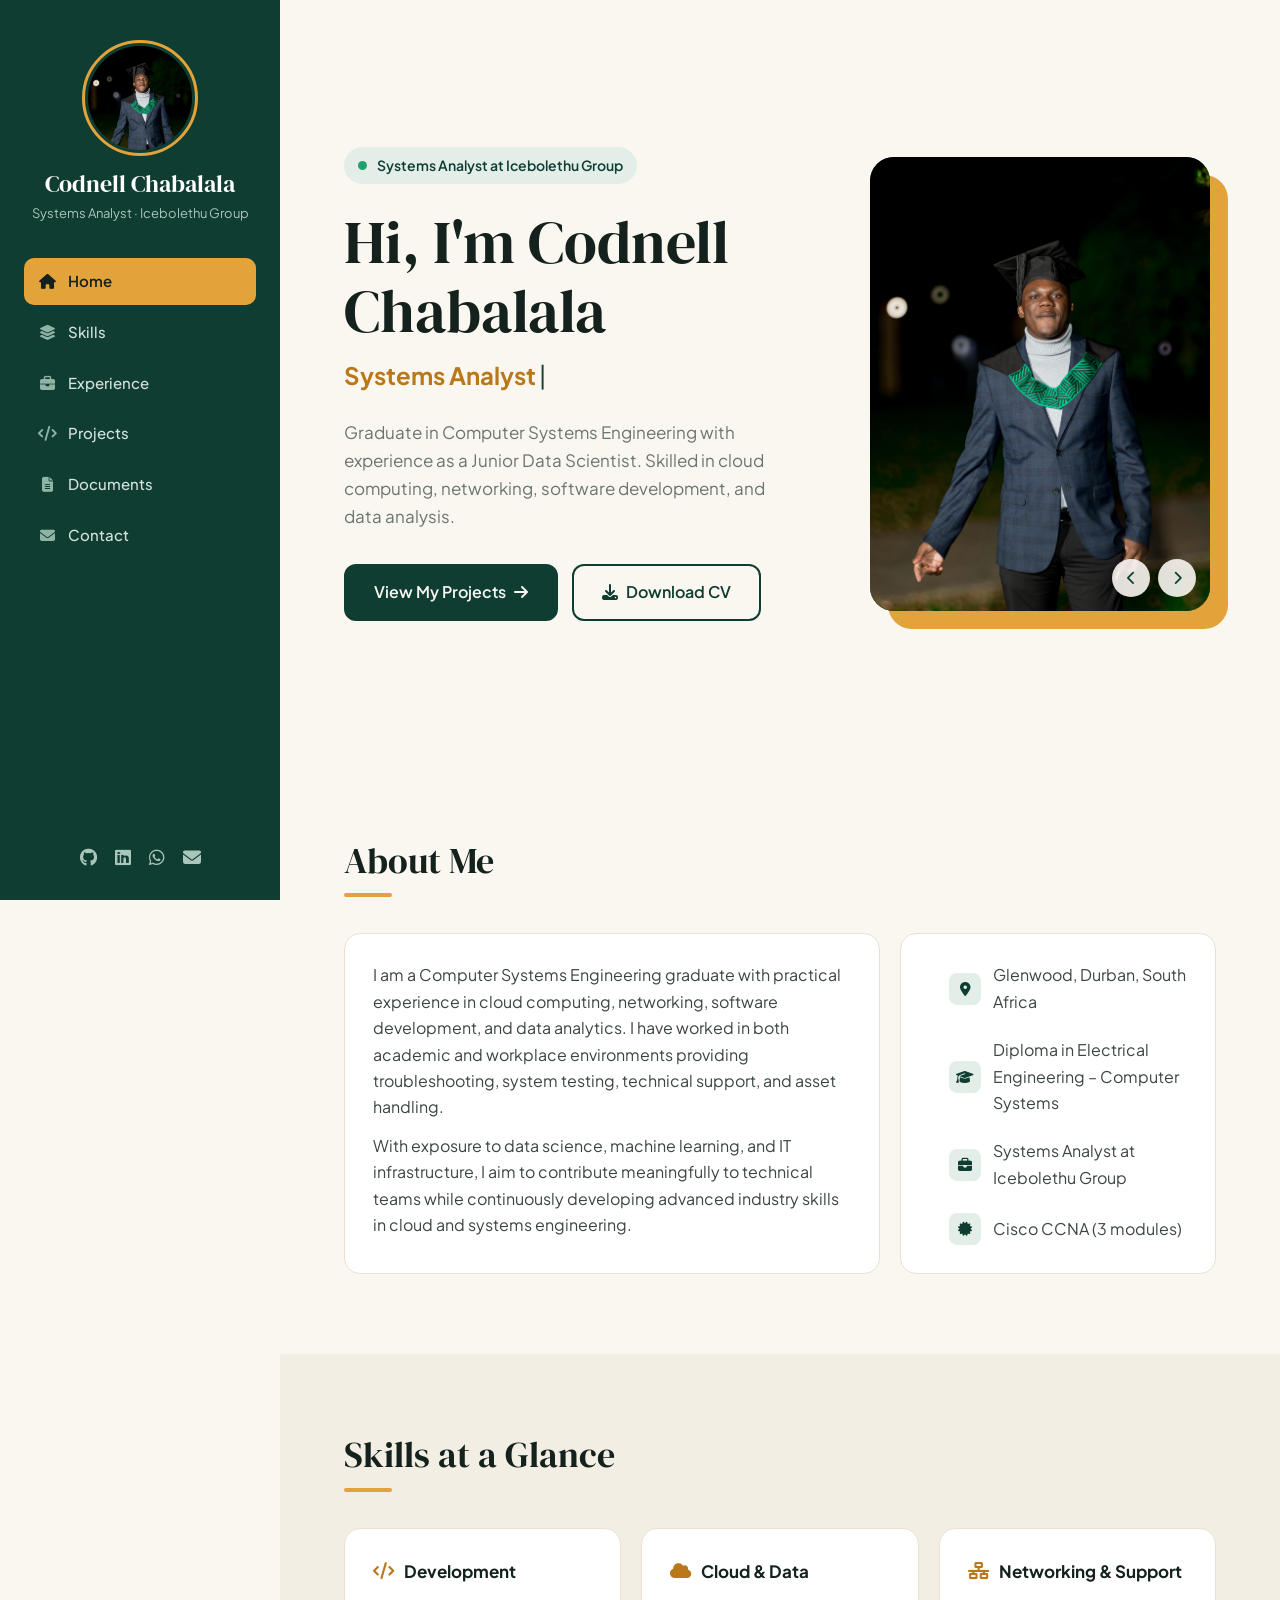
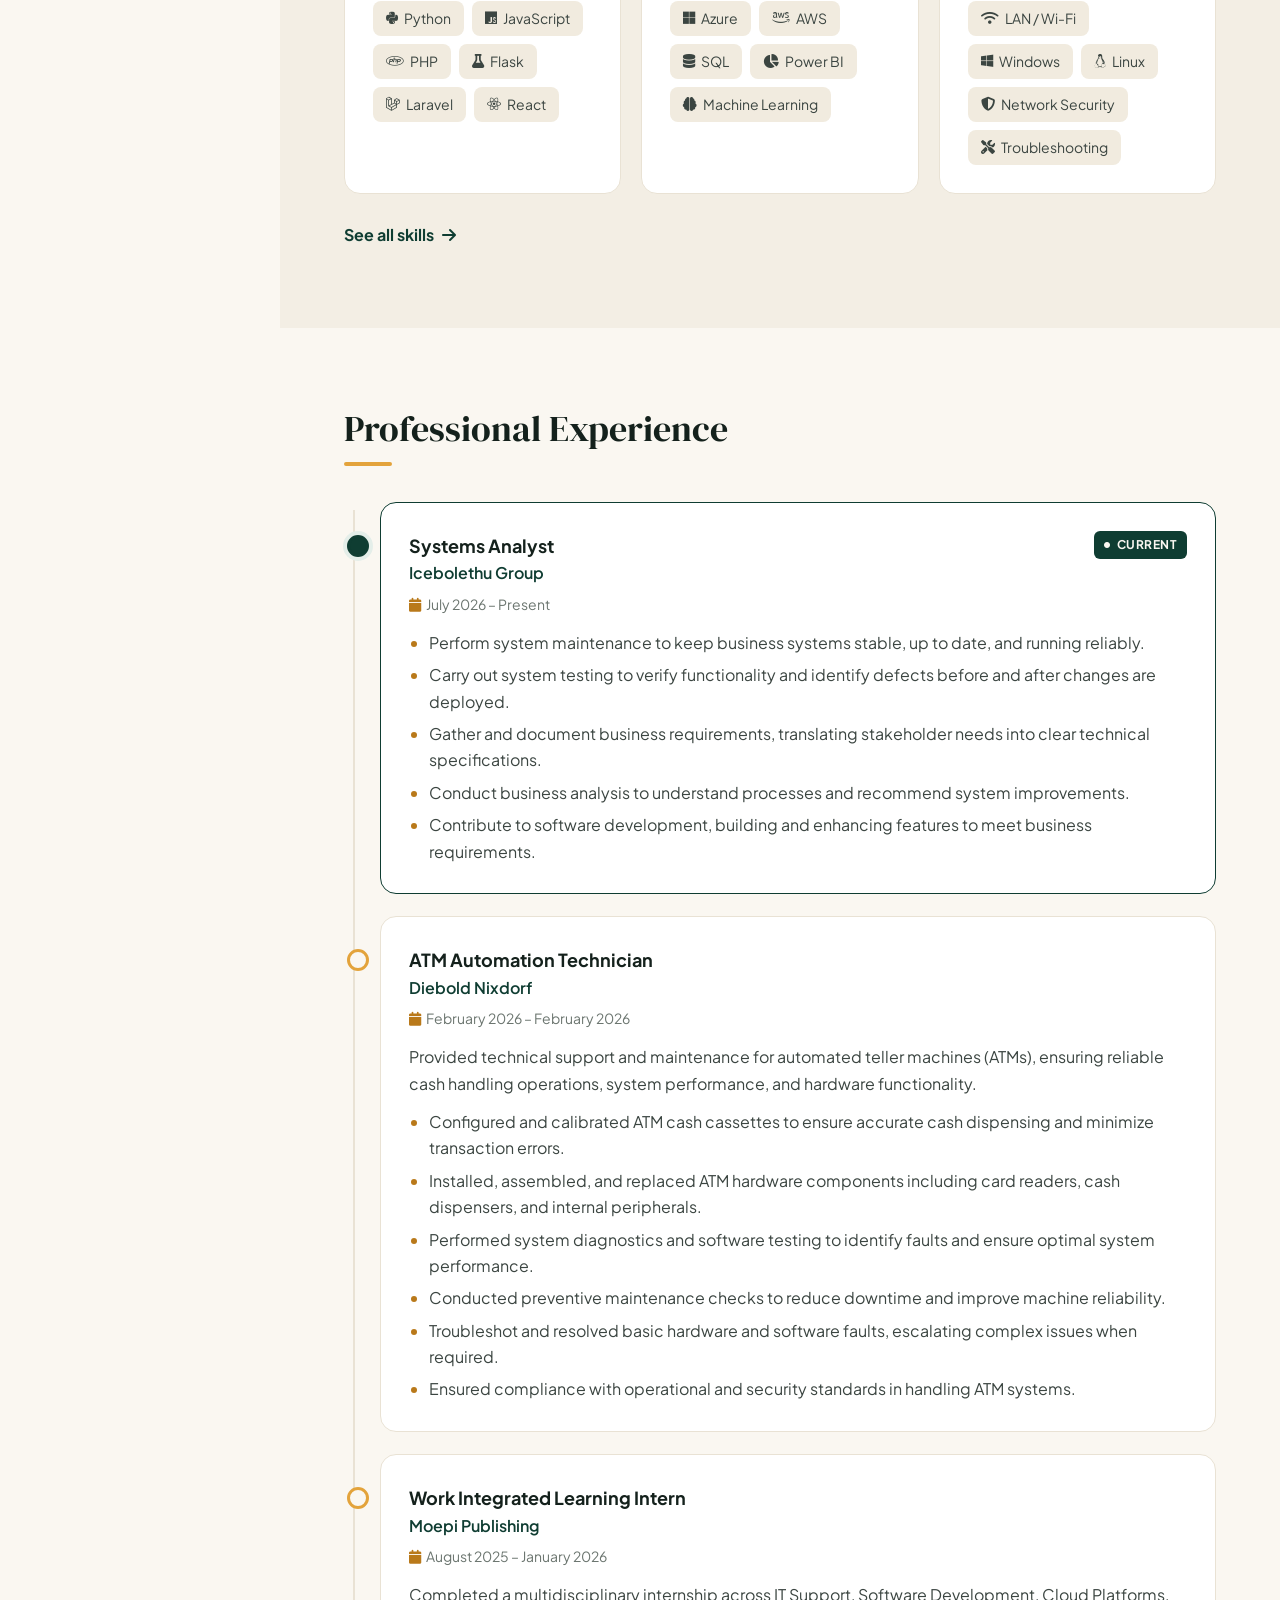
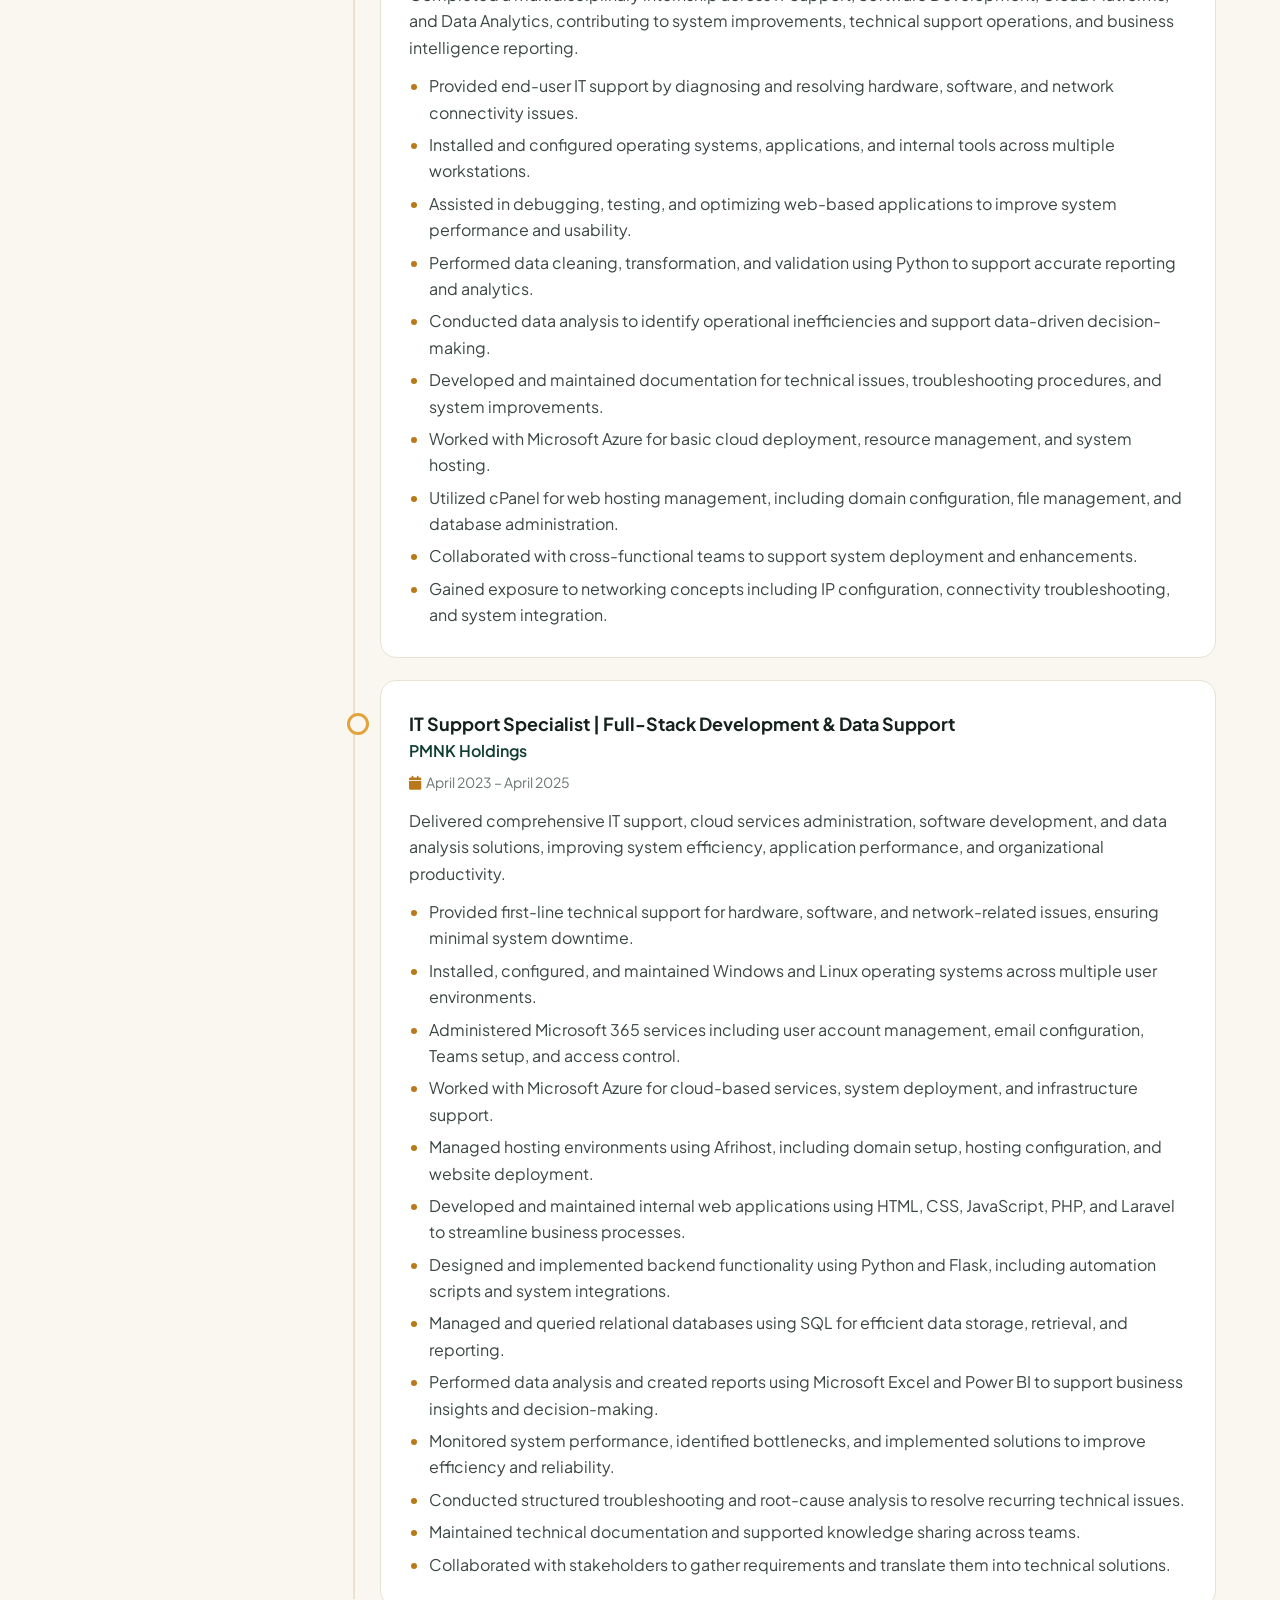
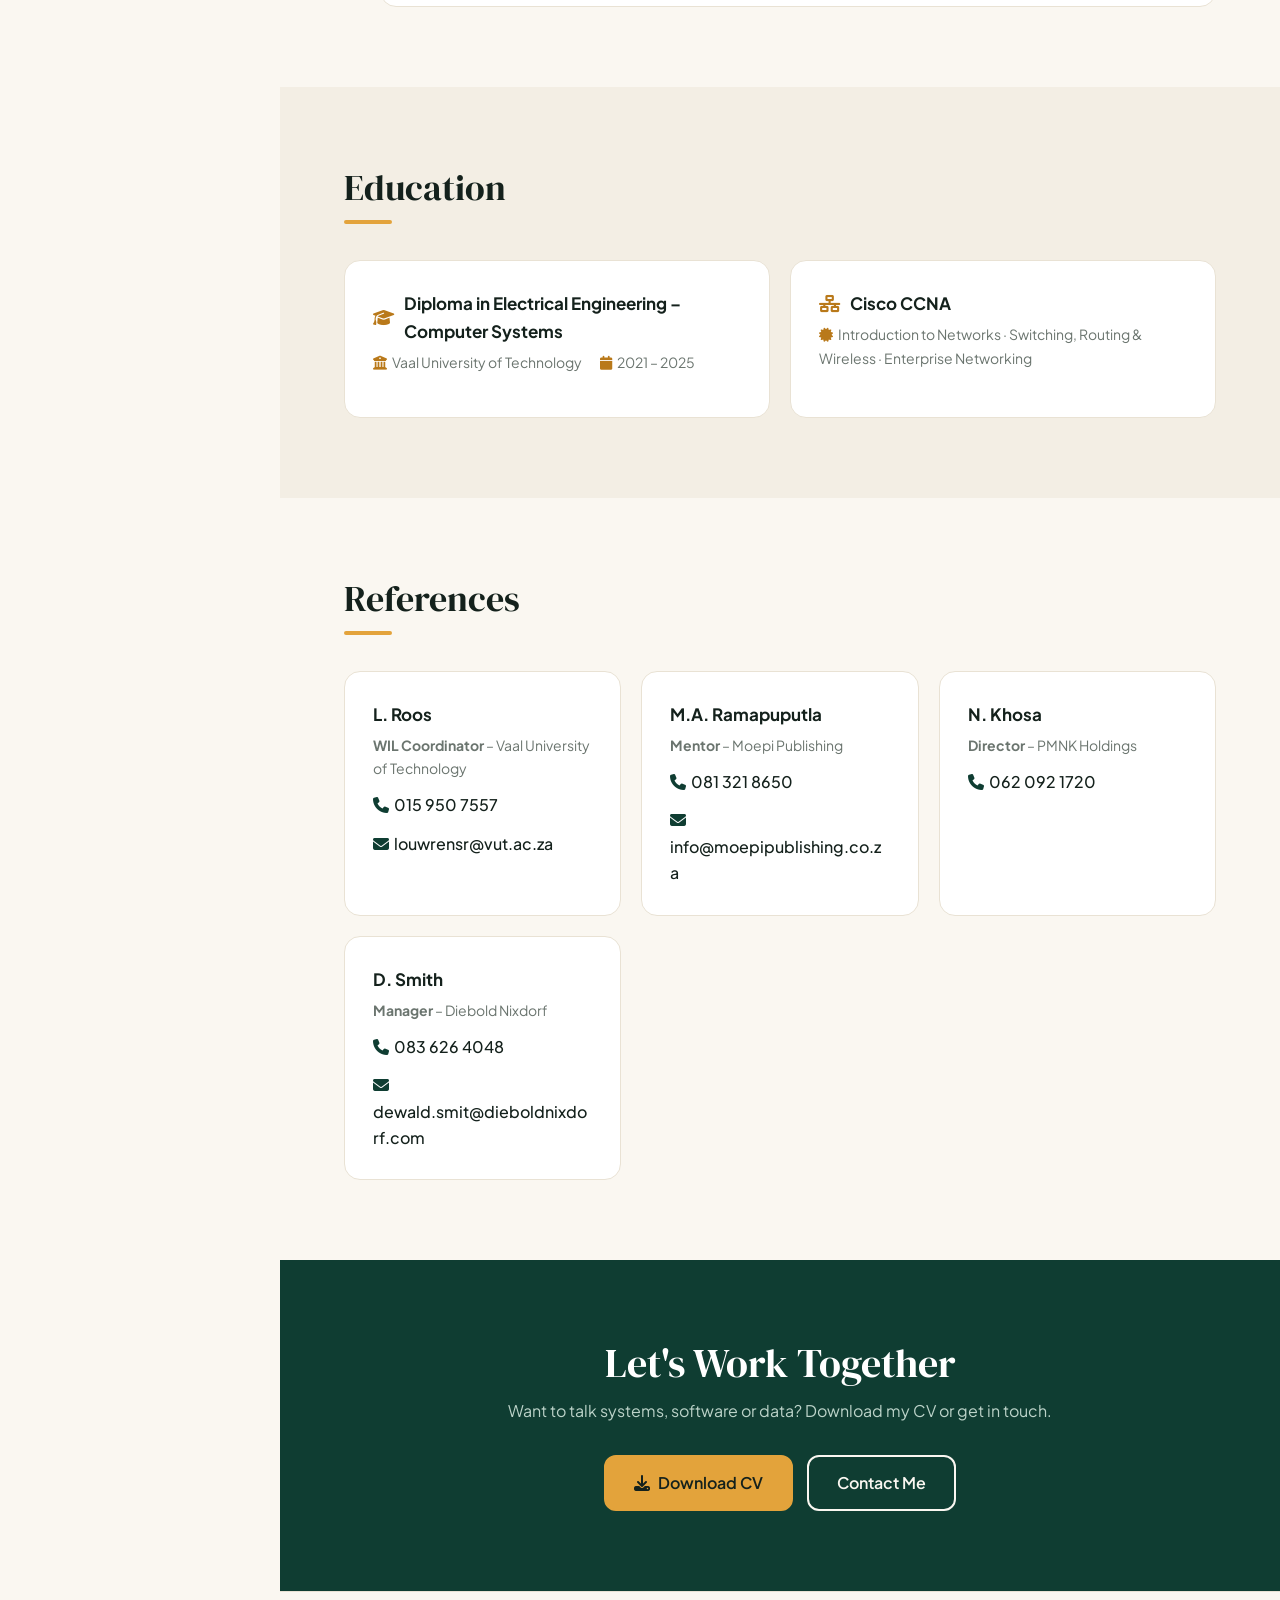
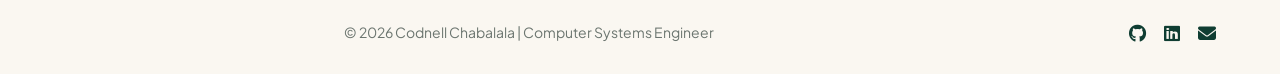
==== commit 3ca8a2af: "Redesign portfolio, add Icebolethu role, rewrite CV - New forest/amber design with sidebar layout; s" ====
--- a/index.html
+++ b/index.html
@@ -1,886 +1,341 @@
-<!DOCTYPE html>
-<html lang="en">
-<head>
-<meta charset="UTF-8">
-<title>Codnell Chabalala | Computer Systems Engineer</title>
-<meta name="viewport" content="width=device-width, initial-scale=1.0">
-
-<link href="https://fonts.googleapis.com/css2?family=Poppins:wght@300;400;600;700&display=swap" rel="stylesheet">
-<link rel="stylesheet" href="https://cdnjs.cloudflare.com/ajax/libs/font-awesome/6.5.0/css/all.min.css">
-
-<style>
-
-/* ================= GLOBAL ================= */
-*{
-margin:0;
-padding:0;
-box-sizing:border-box;
-font-family:'Poppins',sans-serif;
-scroll-behavior:smooth;
-}
-
-body{
-background:#f4f6f9;
-color:#333;
-line-height:1.6;
-}
-
-/* ================= NAVBAR ================= */
-header{
-position:fixed;
-top:0;
-width:100%;
-background:rgba(15,23,42,0.9);
-backdrop-filter:blur(12px);
-padding:18px 8%;
-display:flex;
-justify-content:space-between;
-align-items:center;
-z-index:1000;
-}
-
-header h1{
-color:white;
-font-size:20px;
-}
-
-nav{
-display:flex;
-gap:25px;
-}
-
-nav a{
-color:white;
-text-decoration:none;
-font-weight:500;
-position:relative;
-}
-
-nav a::after{
-content:'';
-position:absolute;
-width:0%;
-height:2px;
-background:#38bdf8;
-left:0;
-bottom:-5px;
-transition:0.3s;
-}
-
-nav a:hover::after{
-width:100%;
-}
-
-.menu-toggle{
-display:none;
-font-size:24px;
-color:white;
-cursor:pointer;
-}
-
-/* ================= HERO ================= */
-.hero{
-margin-top:90px;
-background:#020617;
-color:white;
-padding:110px 8%;
-display:flex;
-align-items:center;
-justify-content:space-between;
-gap:60px;
-position:relative;
-overflow:hidden;
-flex-wrap:wrap;
-}
-
-/* STAR BACKGROUND */
-.hero::before{
-content:"";
-position:absolute;
-top:0;
-left:0;
-width:100%;
-height:100%;
-background-image:
-radial-gradient(2px 2px at 20px 30px #fff, transparent),
-radial-gradient(2px 2px at 90px 80px #fff, transparent),
-radial-gradient(1px 1px at 150px 120px #fff, transparent),
-radial-gradient(2px 2px at 220px 160px #fff, transparent),
-radial-gradient(1px 1px at 300px 200px #fff, transparent),
-radial-gradient(2px 2px at 400px 90px #fff, transparent);
-background-repeat:repeat;
-background-size:500px 500px;
-opacity:0.3;
-animation:starsMove 120s linear infinite;
-z-index:0;
-}
-
-/* STAR MOVEMENT */
-@keyframes starsMove{
-from{
-transform:translateY(0);
-}
-to{
-transform:translateY(-500px);
-}
-}
-
-/* HERO TEXT */
-.hero-text{
-max-width:650px;
-position:relative;
-z-index:2;
-}
-
-.hero h2{
-font-size:44px;
-margin-bottom:20px;
-line-height:1.2;
-}
-
-/* typing cursor */
-.hero h2::after{
-content:"|";
-margin-left:5px;
-animation:blink 1s infinite;
-color:#38bdf8;
-}
-
-@keyframes blink{
-0%{opacity:1}
-50%{opacity:0}
-100%{opacity:1}
-}
-
-.hero p{
-color:#94a3b8;
-margin-bottom:35px;
-font-size:18px;
-line-height:1.6;
-}
-
-/* BUTTON */
-.btn{
-display:inline-block;
-padding:14px 32px;
-background:linear-gradient(135deg,#38bdf8,#0ea5e9);
-color:white;
-text-decoration:none;
-border-radius:30px;
-font-weight:600;
-transition:0.3s;
-box-shadow:0 0 20px rgba(56,189,248,0.4);
-}
-
-.btn:hover{
-transform:translateY(-4px);
-box-shadow:0 10px 25px rgba(56,189,248,0.6);
-}
-
-/* ================= SLIDESHOW ================= */
-.slideshow{
-position:relative;
-width:100%;
-max-width:320px;
-border-radius:20px;
-border:4px solid #38bdf8;
-box-shadow:0 20px 40px rgba(0,0,0,0.4);
-overflow:hidden;
-}
-
-.slide{
-position:absolute;
-width:100%;
-height:auto;
-left:0;
-top:0;
-opacity:0;
-transition:opacity 0.8s ease-in-out;
-}
-
-.slide.active{
-position:relative;
-opacity:1;
-}
-
-.slide-btn{
-position:absolute;
-top:50%;
-transform:translateY(-50%);
-background:rgba(0,0,0,0.5);
-color:white;
-border:none;
-padding:8px 12px;
-cursor:pointer;
-font-size:18px;
-border-radius:50%;
-}
-
-.prev{ left:10px; }
-.next{ right:10px; }
-
-/* ================= SECTIONS ================= */
-section{
-padding:70px 8%;
-}
-
-h3{
-margin-bottom:30px;
-font-size:30px;
-color:#0f172a;
-}
-
-/* CARD ANIMATION (added) */
-.card{
-background:white;
-padding:25px;
-border-radius:12px;
-margin-bottom:20px;
-box-shadow:0 6px 20px rgba(0,0,0,0.06);
-transition:all .35s ease;
-}
-
-.card:hover{
-transform:translateY(-10px) scale(1.02);
-box-shadow:0 20px 40px rgba(0,0,0,0.15);
-}
-
-/* ================= SKILLS ================= */
-.skills{
-display:grid;
-grid-template-columns:repeat(auto-fit,minmax(280px,1fr));
-gap:20px;
-}
-
-.card h4{
-display:flex;
-align-items:center;
-gap:10px;
-font-size:18px;
-}
-
-.skill-tags{
-display:flex;
-flex-wrap:wrap;
-gap:10px;
-margin-top:15px;
-}
-
-.skill-tags span{
-background:#e2e8f0;
-padding:8px 14px;
-border-radius:20px;
-font-size:14px;
-display:flex;
-align-items:center;
-gap:6px;
-transition:0.3s;
-animation:float 3s ease-in-out infinite;
-}
-
-.skill-tags span:hover{
-background:#38bdf8;
-color:white;
-transform:translateY(-3px);
-}
-
-@keyframes float{
-0%{transform:translateY(0)}
-50%{transform:translateY(-8px)}
-100%{transform:translateY(0)}
-}
-
-/* ================= DOCUMENTS ================= */
-.documents{
-display:grid;
-grid-template-columns:repeat(auto-fit,minmax(220px,1fr));
-gap:20px;
-}
-
-.download-btn{
-display:block;
-text-align:center;
-padding:15px;
-background:#0f172a;
-color:white;
-text-decoration:none;
-border-radius:10px;
-font-weight:600;
-transition:0.3s;
-}
-
-.download-btn:hover{
-background:#38bdf8;
-transform:translateY(-3px);
-}
-
-footer{
-background:#0f172a;
-color:white;
-text-align:center;
-padding:20px;
-}
-
-/* SCROLL REVEAL (added) */
-.hidden{
-opacity:0;
-transform:translateY(40px);
-transition:.6s;
-}
-
-.show{
-opacity:1;
-transform:translateY(0);
-}
-
-/* ================= RESPONSIVE ================= */
-@media(max-width:900px){
-nav{
-position:absolute;
-top:70px;
-right:0;
-background:#0f172a;
-flex-direction:column;
-width:220px;
-padding:20px;
-display:none;
-}
-
-nav.active{
-display:flex;
-}
-
-.menu-toggle{
-display:block;
-}
-
-.hero{
-flex-direction:column;
-text-align:center;
-}
-
-.slideshow{
-width:90%;
-max-width:280px;
-margin:40px auto 0 auto;
-}
-
-.hero h2{
-font-size:30px;
-}
-}
-
-</style>
-</head>
-
-<body>
-
-<header>
-<h1>Codnell Chabalala</h1>
-
-<i class="fas fa-bars menu-toggle" onclick="toggleMenu()"></i>
-
-<nav id="nav-links">
-<a href="#about">About</a>
-<a href="skills.html">Skills</a>
-<a href="#experience">Experience</a>
-<a href="projects.html">Projects</a>
-<a href="contact.html">Contact</a>
-<a href="documents.html">Documents</a>
-</nav>
-</header>
-
-<section class="hero">
-<div class="hero-text">
-<h2>Full Stack Developer | Data Scientist | IT Support Specialist</h2>
-<p>
-Graduate in Computer Systems Engineering with experience as a Junior Data Scientist.
-Skilled in cloud computing, networking, software development, and data analysis.
-</p>
-<div class="button-group">
-    <a href="projects.html" class="btn">View My Projects</a>
-    <a href="contact.html" class="btn">Contact Me</a>
-</div>
-</div>
-
-<div class="slideshow">
-<img src="images/Codnell.jpg" class="slide active" alt="Photo 1">
-<img src="images/IMG-20260415-WA0056.jpg" class="slide" alt="Photo 2">
-
-<button class="slide-btn prev" onclick="prevSlide()">
-<i class="fas fa-chevron-left"></i>
-</button>
-
-<button class="slide-btn next" onclick="nextSlide()">
-<i class="fas fa-chevron-right"></i>
-</button>
-</div>
-</section>
-
-<section id="about">
-    <h3>About Me</h3>
-    <div class="card">
-        <p>
-            I am a Computer Systems Engineering graduate with practical experience
-            in cloud computing, networking, software development, and data analytics.
-            I have worked in both academic and workplace environments providing
-            troubleshooting, system testing, technical support, and asset handling.
-        </p>
-        <p>
-            With exposure to data science, machine learning, and IT infrastructure,
-            I aim to contribute meaningfully to technical teams while continuously
-            developing advanced industry skills in cloud and systems engineering.
-        </p>
-    </div>
-</section>
-
-<section>
-<h3>Technical Skills</h3>
-
-<div class="skills">
-
-<!-- Programming -->
-<div class="card">
-<h4><i class="fas fa-code"></i> Programming</h4>
-<div class="skill-tags">
-<span><i class="fab fa-python"></i> Python</span>
-<span><i class="fab fa-js"></i> JavaScript</span>
-<span><i class="fab fa-node-js"></i> Node.js</span>
-<span><i class="fab fa-react"></i> React</span>
-<span><i class="fab fa-java"></i> Java</span>
-<span><i class="fas fa-code"></i> C++</span>
-<span><i class="fas fa-file-code"></i> C</span>
-<span><i class="fab fa-html5"></i> HTML</span>
-<span><i class="fab fa-css3-alt"></i> CSS</span>
-<span><i class="fab fa-php"></i> PHP</span>
-</div>
-</div>
-
-<!-- Frameworks -->
-<div class="card">
-<h4><i class="fas fa-layer-group"></i> Frameworks & Libraries</h4>
-<div class="skill-tags">
-<span><i class="fas fa-flask"></i> Flask</span>
-<span><i class="fab fa-react"></i> React</span>
-<span><i class="fas fa-server"></i> Express.js</span>
-<span><i class="fas fa-leaf"></i> Django</span>
-<span><i class="fab fa-bootstrap"></i> Bootstrap</span>
-<span><i class="fab fa-laravel"></i> Laravel</span>
-</div>
-</div>
-
-<!-- Backend -->
-<div class="card">
-<h4><i class="fas fa-plug"></i> Backend & APIs</h4>
-<div class="skill-tags">
-<span><i class="fas fa-exchange-alt"></i> REST APIs</span>
-<span><i class="fas fa-user-shield"></i> Authentication</span>
-<span><i class="fas fa-lock"></i> Secure Web Apps</span>
-<span><i class="fas fa-link"></i> Systems Integration</span>
-<span><i class="fas fa-server"></i> API Development</span>
-</div>
-</div>
-
-<!-- Databases -->
-<div class="card">
-<h4><i class="fas fa-database"></i> Databases</h4>
-<div class="skill-tags">
-<span><i class="fas fa-database"></i> SQL</span>
-<span><i class="fas fa-server"></i> MySQL</span>
-<span><i class="fas fa-database"></i> SQLite</span>
-<span><i class="fas fa-table"></i> Database Design</span>
-<span><i class="fas fa-filter"></i> Query Optimization</span>
-</div>
-</div>
-
-<!-- Dev Tools -->
-<div class="card">
-<h4><i class="fas fa-code-branch"></i> Dev Tools</h4>
-<div class="skill-tags">
-<span><i class="fab fa-git-alt"></i> Git</span>
-<span><i class="fab fa-github"></i> GitHub</span>
-<span><i class="fas fa-terminal"></i> Command Line</span>
-<span><i class="fas fa-vial"></i> Software Testing</span>
-<span><i class="fas fa-bug"></i> Debugging</span>
-</div>
-</div>
-
-<!-- Cloud -->
-<div class="card">
-<h4><i class="fas fa-cloud"></i> Cloud & Deployment</h4>
-<div class="skill-tags">
-<span><i class="fab fa-microsoft"></i> Azure</span>
-<span><i class="fab fa-aws"></i> AWS</span>
-<span><i class="fas fa-globe"></i> Afrihost</span>
-<span><i class="fas fa-server"></i> Web Hosting</span>
-</div>
-</div>
-
-<!-- Data -->
-<div class="card">
-<h4><i class="fas fa-chart-line"></i> Data & Analytics</h4>
-<div class="skill-tags">
-<span><i class="fas fa-chart-pie"></i> Power BI</span>
-<span><i class="fas fa-brain"></i> Machine Learning</span>
-<span><i class="fas fa-database"></i> Data Analysis</span>
-<span><i class="fas fa-chart-bar"></i> Data Visualization</span>
-</div>
-</div>
-
-<!-- Networking -->
-<div class="card">
-<h4><i class="fas fa-network-wired"></i> Networking & Systems</h4>
-<div class="skill-tags">
-<span><i class="fas fa-wifi"></i> LAN / Wi-Fi</span>
-<span><i class="fab fa-windows"></i> Windows</span>
-<span><i class="fab fa-linux"></i> Linux</span>
-<span><i class="fas fa-tools"></i> System Configuration</span>
-<span><i class="fas fa-shield-alt"></i> Network Security</span>
-<span><i class="fas fa-network-wired"></i> IP Addressing</span>
-</div>
-</div>
-
-<!-- Embedded -->
-<div class="card">
-<h4><i class="fas fa-microchip"></i> Embedded Systems</h4>
-<div class="skill-tags">
-<span><i class="fas fa-microchip"></i> ESP32</span>
-<span><i class="fas fa-robot"></i> Arduino</span>
-<span><i class="fas fa-microchip"></i> Microcontrollers</span>
-</div>
-</div>
-
-<!-- Professional -->
-<div class="card">
-<h4><i class="fas fa-user-gear"></i> Professional Skills</h4>
-<div class="skill-tags">
-<span><i class="fas fa-bug"></i> Debugging</span>
-<span><i class="fas fa-screwdriver-wrench"></i> Troubleshooting</span>
-<span><i class="fas fa-file-alt"></i> Technical Documentation</span>
-<span><i class="fas fa-people-group"></i> Teamwork</span>
-<span><i class="fas fa-lightbulb"></i> Problem Solving</span>
-<span><i class="fas fa-clock"></i> Time Management</span>
-<span><i class="fas fa-comments"></i> Communication</span>
-</div>
-</div>
-
-</div>
-</section>
-
-<section id="experience">
-    <h3>Professional Experience</h3>
-
-    <!-- Diebold Nixdorf -->
-    <div class="card">
-        <h4>ATM Automation Technician – Diebold Nixdorf</h4>
-        <p><strong>February 2026 – February 2026</strong></p>
-        <p><em>
-            Provided technical support and maintenance for automated teller machines (ATMs),
-            ensuring reliable cash handling operations, system performance, and hardware functionality.
-        </em></p>
-        <ul>
-            <li>Configured and calibrated ATM cash cassettes to ensure accurate cash dispensing and minimize transaction errors.</li>
-            <li>Installed, assembled, and replaced ATM hardware components including card readers, cash dispensers, and internal peripherals.</li>
-            <li>Performed system diagnostics and software testing to identify faults and ensure optimal system performance.</li>
-            <li>Conducted preventive maintenance checks to reduce downtime and improve machine reliability.</li>
-            <li>Troubleshot and resolved basic hardware and software faults, escalating complex issues when required.</li>
-            <li>Ensured compliance with operational and security standards in handling ATM systems.</li>
-        </ul>
-    </div>
-
-    <!-- Moepi Publishing -->
-    <div class="card">
-        <h4>Work Integrated Learning Intern – Moepi Publishing</h4>
-        <p><strong>August 2025 – January 2026</strong></p>
-        <p><em>
-            Completed a multidisciplinary internship across IT Support, Software Development,
-            Cloud Platforms, and Data Analytics, contributing to system improvements,
-            technical support operations, and business intelligence reporting.
-        </em></p>
-        <ul>
-            <li>Provided end-user IT support by diagnosing and resolving hardware, software, and network connectivity issues.</li>
-            <li>Installed and configured operating systems, applications, and internal tools across multiple workstations.</li>
-            <li>Assisted in debugging, testing, and optimizing web-based applications to improve system performance and usability.</li>
-            <li>Performed data cleaning, transformation, and validation using Python to support accurate reporting and analytics.</li>
-            <li>Conducted data analysis to identify operational inefficiencies and support data-driven decision-making.</li>
-            <li>Developed and maintained documentation for technical issues, troubleshooting procedures, and system improvements.</li>
-            <li>Worked with Microsoft Azure for basic cloud deployment, resource management, and system hosting.</li>
-            <li>Utilized cPanel for web hosting management, including domain configuration, file management, and database administration.</li>
-            <li>Collaborated with cross-functional teams to support system deployment and enhancements.</li>
-            <li>Gained exposure to networking concepts including IP configuration, connectivity troubleshooting, and system integration.</li>
-        </ul>
-    </div>
-
-    <!-- PMNK Holdings -->
-    <div class="card">
-        <h4>IT Support Specialist | Full-Stack Development & Data Support – PMNK Holdings</h4>
-        <p><strong>April 2023 – April 2025</strong></p>
-        <p><em>
-            Delivered comprehensive IT support, cloud services administration, software development,
-            and data analysis solutions, improving system efficiency, application performance,
-            and organizational productivity.
-        </em></p>
-        <ul>
-            <li>Provided first-line technical support for hardware, software, and network-related issues, ensuring minimal system downtime.</li>
-            <li>Installed, configured, and maintained Windows and Linux operating systems across multiple user environments.</li>
-            <li>Administered Microsoft 365 services including user account management, email configuration, Teams setup, and access control.</li>
-            <li>Worked with Microsoft Azure for cloud-based services, system deployment, and infrastructure support.</li>
-            <li>Managed hosting environments using Afrihost, including domain setup, hosting configuration, and website deployment.</li>
-            <li>Developed and maintained internal web applications using HTML, CSS, JavaScript, PHP, and Laravel to streamline business processes.</li>
-            <li>Designed and implemented backend functionality using Python and Flask, including automation scripts and system integrations.</li>
-            <li>Managed and queried relational databases using SQL for efficient data storage, retrieval, and reporting.</li>
-            <li>Performed data analysis and created reports using Microsoft Excel and Power BI to support business insights and decision-making.</li>
-            <li>Monitored system performance, identified bottlenecks, and implemented solutions to improve efficiency and reliability.</li>
-            <li>Conducted structured troubleshooting and root-cause analysis to resolve recurring technical issues.</li>
-            <li>Maintained technical documentation and supported knowledge sharing across teams.</li>
-            <li>Collaborated with stakeholders to gather requirements and translate them into technical solutions.</li>
-        </ul>
-    </div>
-
-</section>
-
-<section id="references">
-    <h3>References</h3>
-    <div class="card reference-card">
-
-        <!-- VUT -->
-        <div class="reference-item">
-            <h4>L. Roos</h4>
-            <p><strong>WIL Coordinator</strong> – Vaal University of Technology</p>
-            
-            <p>
-                <i class="fas fa-phone"></i>
-                <a href="tel:+27159507557">015 950 7557</a>
-            </p>
-
-            <p>
-                <i class="fas fa-envelope"></i>
-                <a href="mailto:louwrensr@vut.ac.za">louwrensr@vut.ac.za</a>
-            </p>
-        </div>
-
-        <hr>
-
-        <!-- Moepi -->
-        <div class="reference-item">
-            <h4>M.A. Ramapuputla</h4>
-            <p><strong>Mentor</strong> – Moepi Publishing</p>
-
-            <p>
-                <i class="fas fa-phone"></i>
-                <a href="tel:+27813218650">081 321 8650</a>
-            </p>
-
-            <p>
-                <i class="fas fa-envelope"></i>
-                <a href="mailto:info@moepipublishing.co.za">info@moepipublishing.co.za</a>
-            </p>
-        </div>
-
-        <hr>
-
-        <!-- PMNK Holdings -->
-        <div class="reference-item">
-            <h4>N. Khosa</h4>
-            <p><strong>Director</strong> – PMNK Holdings</p>
-
-            <p>
-                <i class="fas fa-phone"></i>
-                <a href="tel:+27620921720">062 092 1720</a>
-            </p>
-        </div>
-
-        <hr>
-
-        <!-- Diebold Nixdorf -->
-        <div class="reference-item">
-            <h4>D. Smith</h4>
-            <p><strong>Manager</strong> – Diebold Nixdorf</p>
-
-            <p>
-                <i class="fas fa-phone"></i>
-                <a href="tel:+27836264048">083 626 4048</a>
-            </p>
-
-            <p>
-                <i class="fas fa-envelope"></i>
-                <a href="mailto:dewald.smit@dieboldnixdorf.com">
-                    dewald.smit@dieboldnixdorf.com
-                </a>
-            </p>
-        </div>
-
-    </div>
-</section>
-<section id="education">
-    <h3>Education</h3>
-    <div class="card">
-        <h4>Diploma in Electrical Engineering – Computer Systems</h4>
-        <p>2021 – 2025</p>
-    </div>
-</section>
-
-<section id="contact">
-    <h3>Contact</h3>
-    <div class="card">
-
-        <p>
-            <i class="fas fa-map-marker-alt"></i>
-            <strong>Location:</strong> Johannesburg, South Africa
-        </p>
-
-        <p>
-            <i class="fas fa-phone"></i>
-            <strong>Phone:</strong> 
-            <a href="tel:+27656369815">065 636 9815</a>
-        </p>
-
-        <p>
-            <i class="fab fa-whatsapp" style="color: #25D366;"></i>
-            <strong>WhatsApp:</strong> 
-            <a href="https://wa.me/27656369815" target="_blank">
-                Chat on WhatsApp
-            </a>
-        </p>
-
-        <p>
-            <i class="fas fa-envelope" style="color: #D44638;"></i>
-            <strong>Email:</strong> 
-            <a href="mailto:codnellsmall@gmail.com">
-                codnellsmall@gmail.com
-            </a>
-        </p>
-
-        <p>
-            <i class="fab fa-linkedin" style="color: #0077B5;"></i>
-            <strong>LinkedIn:</strong> 
-            <a href="https://linkedin.com/in/codnell-chabalala-166b48213" target="_blank">
-                linkedin.com/in/codnell-chabalala-166b48213
-            </a>
-        </p>
-
-    </div>
-</section>
-
-<section id="documents">
-    <h3>Documents</h3>
-    <div class="documents">
-
-        <a href="documents/CV.pdf" download class="download-btn">Download CV</a>
-        <a href="documents/Codnell.academic transcript.pdf" download class="download-btn"> Download Academic Record</a>
-        <a href="documents/Qalification.pdf" download class="download-btn">Download Qualification</a>
-        <a href="documents/Codnell. MATRIC.pdf" download class="download-btn"> Download Matric Certificate</a>
-
-    </div>
-</section>
-
-
-<footer>
-    <p>© 2026 Codnell Chabalala | Full Stack Developer</p>
-</footer>
-
-<script>
-
-/* original functions kept */
-
-function toggleMenu(){
-document.getElementById("nav-links").classList.toggle("active");
-}
-
-let slides=document.querySelectorAll(".slide");
-let index=0;
-let interval;
-
-function showSlide(i){
-slides.forEach(slide=>slide.classList.remove("active"));
-slides[i].classList.add("active");
-}
-
-function nextSlide(){
-index=(index+1)%slides.length;
-showSlide(index);
-}
-
-function prevSlide(){
-index=(index-1+slides.length)%slides.length;
-showSlide(index);
-}
-
-interval=setInterval(nextSlide,4000);
-
-/* pause slideshow on hover (added) */
-
-const slideshow=document.querySelector(".slideshow");
-
-slideshow.addEventListener("mouseenter",()=>clearInterval(interval));
-slideshow.addEventListener("mouseleave",()=>{
-interval=setInterval(nextSlide,4000);
-});
-
-/* scroll animation */
-
-const observer=new IntersectionObserver(entries=>{
-entries.forEach(entry=>{
-if(entry.isIntersecting){
-entry.target.classList.add("show");
-}
-});
-});
-
-document.querySelectorAll(".card").forEach(el=>{
-el.classList.add("hidden");
-observer.observe(el);
-});
-
-/* typing hero text */
-
-const roles=[
-"Full Stack Developer",
-"Data Scientist",
-"IT Support Specialist",
-"Cloud Engineer",
-"Networking Engineer",
-"Electrical Engineer"
-];
-
-let roleIndex=0;
-let charIndex=0;
-let deleting=false;
-
-const heroTitle=document.querySelector(".hero h2");
-
-function typeEffect(){
-
-let word=roles[roleIndex];
-
-if(!deleting){
-
-heroTitle.textContent=word.substring(0,charIndex++);
-
-if(charIndex>word.length){
-deleting=true;
-setTimeout(typeEffect,1000);
-return;
-}
-
-}else{
-
-heroTitle.textContent=word.substring(0,charIndex--);
-
-if(charIndex===0){
-deleting=false;
-roleIndex=(roleIndex+1)%roles.length;
-}
-
-}
-
-setTimeout(typeEffect,deleting?60:120);
-}
-
-typeEffect();
-
-</script>
-
-</body>
-</html>
-
+<!DOCTYPE html>
+<html lang="en">
+<head>
+<meta charset="UTF-8">
+<meta name="viewport" content="width=device-width, initial-scale=1.0">
+<title>Codnell Chabalala | Computer Systems Engineer</title>
+<meta name="description" content="Codnell Chabalala – Computer Systems Engineering graduate, Full Stack Developer, Data Scientist and IT Support Specialist based in Durban.">
+
+<link href="https://fonts.googleapis.com/css2?family=DM+Serif+Display&family=Plus+Jakarta+Sans:wght@400;500;600;700&display=swap" rel="stylesheet">
+<link rel="stylesheet" href="https://cdnjs.cloudflare.com/ajax/libs/font-awesome/6.5.0/css/all.min.css">
+<link rel="stylesheet" href="css/style.css">
+</head>
+
+<body>
+
+<aside class="sidebar">
+    <div class="sidebar-top">
+        <a href="index.html" class="brand">
+            <img src="images/Codnell.jpg" alt="Codnell Chabalala" class="avatar">
+            <span><strong>Codnell Chabalala</strong><small>Systems Analyst · Icebolethu Group</small></span>
+        </a>
+        <button class="menu-toggle" aria-label="Toggle menu" aria-expanded="false" aria-controls="nav-links"><i class="fas fa-bars"></i></button>
+    </div>
+    <nav id="nav-links">
+        <a href="index.html" class="active"><i class="fas fa-house"></i> Home</a>
+        <a href="skills.html"><i class="fas fa-layer-group"></i> Skills</a>
+        <a href="index.html#experience"><i class="fas fa-briefcase"></i> Experience</a>
+        <a href="projects.html"><i class="fas fa-code"></i> Projects</a>
+        <a href="documents.html"><i class="fas fa-file-lines"></i> Documents</a>
+        <a href="contact.html"><i class="fas fa-envelope"></i> Contact</a>
+    </nav>
+    <div class="sidebar-socials">
+        <a href="https://github.com/Napster-12" target="_blank" rel="noopener" aria-label="GitHub"><i class="fab fa-github"></i></a>
+        <a href="https://linkedin.com/in/codnell-chabalala-166b48213" target="_blank" rel="noopener" aria-label="LinkedIn"><i class="fab fa-linkedin"></i></a>
+        <a href="https://wa.me/27656369815" target="_blank" rel="noopener" aria-label="WhatsApp"><i class="fab fa-whatsapp"></i></a>
+        <a href="mailto:codnellsmall@gmail.com" aria-label="Email"><i class="fas fa-envelope"></i></a>
+    </div>
+</aside>
+
+<main>
+
+<!-- ================= HERO ================= -->
+<section class="hero">
+    <div class="hero-text">
+        <span class="status"><span class="dot"></span> Systems Analyst at Icebolethu Group</span>
+        <h1>Hi, I'm Codnell Chabalala</h1>
+        <p class="typed" aria-label="Systems Analyst, Full Stack Developer, Data Scientist, IT Support Specialist">Systems Analyst</p>
+        <p class="lead">
+            Graduate in Computer Systems Engineering with experience as a Junior Data Scientist.
+            Skilled in cloud computing, networking, software development, and data analysis.
+        </p>
+        <div class="button-group">
+            <a href="projects.html" class="btn">View My Projects <i class="fas fa-arrow-right"></i></a>
+            <a href="documents/CV.pdf" download class="btn btn-outline"><i class="fas fa-download"></i> Download CV</a>
+        </div>
+    </div>
+
+    <div class="hero-photo">
+        <div class="slideshow">
+            <img src="images/Codnell.jpg" class="slide active" alt="Codnell Chabalala">
+            <img src="images/IMG-20260415-WA0056.jpg" class="slide" alt="Codnell Chabalala">
+            <button class="slide-btn prev" aria-label="Previous photo"><i class="fas fa-chevron-left"></i></button>
+            <button class="slide-btn next" aria-label="Next photo"><i class="fas fa-chevron-right"></i></button>
+        </div>
+    </div>
+</section>
+
+<!-- ================= ABOUT ================= -->
+<section id="about">
+    <div class="container">
+        <h2 class="section-title">About Me</h2>
+        <div class="about-grid">
+            <div class="card">
+                <p>
+                    I am a Computer Systems Engineering graduate with practical experience
+                    in cloud computing, networking, software development, and data analytics.
+                    I have worked in both academic and workplace environments providing
+                    troubleshooting, system testing, technical support, and asset handling.
+                </p>
+                <p>
+                    With exposure to data science, machine learning, and IT infrastructure,
+                    I aim to contribute meaningfully to technical teams while continuously
+                    developing advanced industry skills in cloud and systems engineering.
+                </p>
+            </div>
+            <div class="card">
+                <ul class="quick-facts">
+                    <li><i class="fas fa-map-marker-alt"></i> Glenwood, Durban, South Africa</li>
+                    <li><i class="fas fa-graduation-cap"></i> Diploma in Electrical Engineering – Computer Systems</li>
+                    <li><i class="fas fa-briefcase"></i> Systems Analyst at Icebolethu Group</li>
+                    <li><i class="fas fa-certificate"></i> Cisco CCNA (3 modules)</li>
+                </ul>
+            </div>
+        </div>
+    </div>
+</section>
+
+<!-- ================= SKILLS SNAPSHOT ================= -->
+<section class="section-alt">
+    <div class="container">
+        <h2 class="section-title">Skills at a Glance</h2>
+        <div class="grid">
+            <div class="card">
+                <h4><i class="fas fa-code"></i> Development</h4>
+                <div class="skill-tags">
+                    <span><i class="fab fa-python"></i> Python</span>
+                    <span><i class="fab fa-js"></i> JavaScript</span>
+                    <span><i class="fab fa-php"></i> PHP</span>
+                    <span><i class="fas fa-flask"></i> Flask</span>
+                    <span><i class="fab fa-laravel"></i> Laravel</span>
+                    <span><i class="fab fa-react"></i> React</span>
+                </div>
+            </div>
+            <div class="card">
+                <h4><i class="fas fa-cloud"></i> Cloud &amp; Data</h4>
+                <div class="skill-tags">
+                    <span><i class="fab fa-microsoft"></i> Azure</span>
+                    <span><i class="fab fa-aws"></i> AWS</span>
+                    <span><i class="fas fa-database"></i> SQL</span>
+                    <span><i class="fas fa-chart-pie"></i> Power BI</span>
+                    <span><i class="fas fa-brain"></i> Machine Learning</span>
+                </div>
+            </div>
+            <div class="card">
+                <h4><i class="fas fa-network-wired"></i> Networking &amp; Support</h4>
+                <div class="skill-tags">
+                    <span><i class="fas fa-wifi"></i> LAN / Wi-Fi</span>
+                    <span><i class="fab fa-windows"></i> Windows</span>
+                    <span><i class="fab fa-linux"></i> Linux</span>
+                    <span><i class="fas fa-shield-alt"></i> Network Security</span>
+                    <span><i class="fas fa-screwdriver-wrench"></i> Troubleshooting</span>
+                </div>
+            </div>
+        </div>
+        <a href="skills.html" class="link-arrow">See all skills <i class="fas fa-arrow-right"></i></a>
+    </div>
+</section>
+
+<!-- ================= EXPERIENCE ================= -->
+<section id="experience">
+    <div class="container">
+        <h2 class="section-title">Professional Experience</h2>
+
+        <div class="timeline">
+
+            <!-- Icebolethu Group -->
+            <div class="timeline-item card current">
+                <div class="job-head">
+                    <div>
+                        <div class="job-title">Systems Analyst</div>
+                        <div class="job-company">Icebolethu Group</div>
+                    </div>
+                    <span class="badge"><i class="fas fa-circle" style="font-size:6px;"></i> Current</span>
+                </div>
+                <div class="job-meta">
+                    <span><i class="fas fa-calendar"></i>July 2026 – Present</span>
+                </div>
+                <ul>
+                    <li>Perform system maintenance to keep business systems stable, up to date, and running reliably.</li>
+                    <li>Carry out system testing to verify functionality and identify defects before and after changes are deployed.</li>
+                    <li>Gather and document business requirements, translating stakeholder needs into clear technical specifications.</li>
+                    <li>Conduct business analysis to understand processes and recommend system improvements.</li>
+                    <li>Contribute to software development, building and enhancing features to meet business requirements.</li>
+                </ul>
+            </div>
+
+            <!-- Diebold Nixdorf -->
+            <div class="timeline-item card">
+                <div class="job-head">
+                    <div>
+                        <div class="job-title">ATM Automation Technician</div>
+                        <div class="job-company">Diebold Nixdorf</div>
+                    </div>
+                </div>
+                <div class="job-meta">
+                    <span><i class="fas fa-calendar"></i>February 2026 – February 2026</span>
+                </div>
+                <p class="job-summary">
+                    Provided technical support and maintenance for automated teller machines (ATMs),
+                    ensuring reliable cash handling operations, system performance, and hardware functionality.
+                </p>
+                <ul>
+                    <li>Configured and calibrated ATM cash cassettes to ensure accurate cash dispensing and minimize transaction errors.</li>
+                    <li>Installed, assembled, and replaced ATM hardware components including card readers, cash dispensers, and internal peripherals.</li>
+                    <li>Performed system diagnostics and software testing to identify faults and ensure optimal system performance.</li>
+                    <li>Conducted preventive maintenance checks to reduce downtime and improve machine reliability.</li>
+                    <li>Troubleshot and resolved basic hardware and software faults, escalating complex issues when required.</li>
+                    <li>Ensured compliance with operational and security standards in handling ATM systems.</li>
+                </ul>
+            </div>
+
+            <!-- Moepi Publishing -->
+            <div class="timeline-item card">
+                <div class="job-head">
+                    <div>
+                        <div class="job-title">Work Integrated Learning Intern</div>
+                        <div class="job-company">Moepi Publishing</div>
+                    </div>
+                </div>
+                <div class="job-meta">
+                    <span><i class="fas fa-calendar"></i>August 2025 – January 2026</span>
+                </div>
+                <p class="job-summary">
+                    Completed a multidisciplinary internship across IT Support, Software Development,
+                    Cloud Platforms, and Data Analytics, contributing to system improvements,
+                    technical support operations, and business intelligence reporting.
+                </p>
+                <ul>
+                    <li>Provided end-user IT support by diagnosing and resolving hardware, software, and network connectivity issues.</li>
+                    <li>Installed and configured operating systems, applications, and internal tools across multiple workstations.</li>
+                    <li>Assisted in debugging, testing, and optimizing web-based applications to improve system performance and usability.</li>
+                    <li>Performed data cleaning, transformation, and validation using Python to support accurate reporting and analytics.</li>
+                    <li>Conducted data analysis to identify operational inefficiencies and support data-driven decision-making.</li>
+                    <li>Developed and maintained documentation for technical issues, troubleshooting procedures, and system improvements.</li>
+                    <li>Worked with Microsoft Azure for basic cloud deployment, resource management, and system hosting.</li>
+                    <li>Utilized cPanel for web hosting management, including domain configuration, file management, and database administration.</li>
+                    <li>Collaborated with cross-functional teams to support system deployment and enhancements.</li>
+                    <li>Gained exposure to networking concepts including IP configuration, connectivity troubleshooting, and system integration.</li>
+                </ul>
+            </div>
+
+            <!-- PMNK Holdings -->
+            <div class="timeline-item card">
+                <div class="job-head">
+                    <div>
+                        <div class="job-title">IT Support Specialist | Full-Stack Development &amp; Data Support</div>
+                        <div class="job-company">PMNK Holdings</div>
+                    </div>
+                </div>
+                <div class="job-meta">
+                    <span><i class="fas fa-calendar"></i>April 2023 – April 2025</span>
+                </div>
+                <p class="job-summary">
+                    Delivered comprehensive IT support, cloud services administration, software development,
+                    and data analysis solutions, improving system efficiency, application performance,
+                    and organizational productivity.
+                </p>
+                <ul>
+                    <li>Provided first-line technical support for hardware, software, and network-related issues, ensuring minimal system downtime.</li>
+                    <li>Installed, configured, and maintained Windows and Linux operating systems across multiple user environments.</li>
+                    <li>Administered Microsoft 365 services including user account management, email configuration, Teams setup, and access control.</li>
+                    <li>Worked with Microsoft Azure for cloud-based services, system deployment, and infrastructure support.</li>
+                    <li>Managed hosting environments using Afrihost, including domain setup, hosting configuration, and website deployment.</li>
+                    <li>Developed and maintained internal web applications using HTML, CSS, JavaScript, PHP, and Laravel to streamline business processes.</li>
+                    <li>Designed and implemented backend functionality using Python and Flask, including automation scripts and system integrations.</li>
+                    <li>Managed and queried relational databases using SQL for efficient data storage, retrieval, and reporting.</li>
+                    <li>Performed data analysis and created reports using Microsoft Excel and Power BI to support business insights and decision-making.</li>
+                    <li>Monitored system performance, identified bottlenecks, and implemented solutions to improve efficiency and reliability.</li>
+                    <li>Conducted structured troubleshooting and root-cause analysis to resolve recurring technical issues.</li>
+                    <li>Maintained technical documentation and supported knowledge sharing across teams.</li>
+                    <li>Collaborated with stakeholders to gather requirements and translate them into technical solutions.</li>
+                </ul>
+            </div>
+
+        </div>
+    </div>
+</section>
+
+<!-- ================= EDUCATION ================= -->
+<section id="education" class="section-alt">
+    <div class="container">
+        <h2 class="section-title">Education</h2>
+        <div class="grid">
+            <div class="card">
+                <h4><i class="fas fa-graduation-cap"></i> Diploma in Electrical Engineering – Computer Systems</h4>
+                <div class="job-meta">
+                    <span><i class="fas fa-building-columns"></i>Vaal University of Technology</span>
+                    <span><i class="fas fa-calendar"></i>2021 – 2025</span>
+                </div>
+            </div>
+            <div class="card">
+                <h4><i class="fas fa-network-wired"></i> Cisco CCNA</h4>
+                <div class="job-meta">
+                    <span><i class="fas fa-certificate"></i>Introduction to Networks · Switching, Routing &amp; Wireless · Enterprise Networking</span>
+                </div>
+            </div>
+        </div>
+    </div>
+</section>
+
+<!-- ================= REFERENCES ================= -->
+<section id="references">
+    <div class="container">
+        <h2 class="section-title">References</h2>
+        <div class="grid">
+
+            <div class="card reference-item">
+                <h4>L. Roos</h4>
+                <p class="role"><strong>WIL Coordinator</strong> – Vaal University of Technology</p>
+                <p><i class="fas fa-phone"></i> <a href="tel:+27159507557">015 950 7557</a></p>
+                <p><i class="fas fa-envelope"></i> <a href="mailto:louwrensr@vut.ac.za">louwrensr@vut.ac.za</a></p>
+            </div>
+
+            <div class="card reference-item">
+                <h4>M.A. Ramapuputla</h4>
+                <p class="role"><strong>Mentor</strong> – Moepi Publishing</p>
+                <p><i class="fas fa-phone"></i> <a href="tel:+27813218650">081 321 8650</a></p>
+                <p><i class="fas fa-envelope"></i> <a href="mailto:info@moepipublishing.co.za">info@moepipublishing.co.za</a></p>
+            </div>
+
+            <div class="card reference-item">
+                <h4>N. Khosa</h4>
+                <p class="role"><strong>Director</strong> – PMNK Holdings</p>
+                <p><i class="fas fa-phone"></i> <a href="tel:+27620921720">062 092 1720</a></p>
+            </div>
+
+            <div class="card reference-item">
+                <h4>D. Smith</h4>
+                <p class="role"><strong>Manager</strong> – Diebold Nixdorf</p>
+                <p><i class="fas fa-phone"></i> <a href="tel:+27836264048">083 626 4048</a></p>
+                <p><i class="fas fa-envelope"></i> <a href="mailto:dewald.smit@dieboldnixdorf.com">dewald.smit@dieboldnixdorf.com</a></p>
+            </div>
+
+        </div>
+    </div>
+</section>
+
+<!-- ================= CTA ================= -->
+<section class="cta">
+    <h2>Let's Work Together</h2>
+    <p>Want to talk systems, software or data? Download my CV or get in touch.</p>
+    <div class="button-group">
+        <a href="documents/CV.pdf" download class="btn"><i class="fas fa-download"></i> Download CV</a>
+        <a href="contact.html" class="btn btn-outline">Contact Me</a>
+    </div>
+</section>
+
+</main>
+
+<footer>
+    <p>© <span class="year">2026</span> Codnell Chabalala | Computer Systems Engineer</p>
+    <div class="footer-links">
+        <a href="https://github.com/Napster-12" target="_blank" rel="noopener" aria-label="GitHub"><i class="fab fa-github"></i></a>
+        <a href="https://linkedin.com/in/codnell-chabalala-166b48213" target="_blank" rel="noopener" aria-label="LinkedIn"><i class="fab fa-linkedin"></i></a>
+        <a href="mailto:codnellsmall@gmail.com" aria-label="Email"><i class="fas fa-envelope"></i></a>
+    </div>
+</footer>
+
+<script src="js/main.js"></script>
+</body>
+</html>
--- a/css/style.css
+++ b/css/style.css
@@ -0,0 +1,966 @@
+/* ================= TOKENS ================= */
+:root{
+    --forest:#0f3d32;
+    --forest-2:#16503f;
+    --forest-soft:#e4eee9;
+    --amber:#e3a33b;
+    --amber-dark:#b9791a;
+    --cream:#faf7f1;
+    --cream-2:#f3eee4;
+    --surface:#ffffff;
+    --line:#e9e2d4;
+    --ink:#14211c;
+    --text:#3b4541;
+    --muted:#6b756f;
+    --tag:#f1ebdf;
+    --radius:16px;
+    --shadow-hover:0 16px 34px rgba(15,61,50,0.10);
+    --sidebar-w:280px;
+    --header-h:64px;
+    --gutter:clamp(16px,5vw,72px);
+    --max:1100px;
+    --serif:'DM Serif Display',Georgia,serif;
+    --sans:'Plus Jakarta Sans',system-ui,sans-serif;
+}
+
+/* ================= GLOBAL ================= */
+*{
+    margin:0;
+    padding:0;
+    box-sizing:border-box;
+}
+
+html{
+    scroll-behavior:smooth;
+    scroll-padding-top:24px;
+}
+
+body{
+    font-family:var(--sans);
+    background:var(--cream);
+    color:var(--text);
+    line-height:1.65;
+    min-height:100vh;
+    display:flex;
+    flex-direction:column;
+    padding-left:var(--sidebar-w);
+}
+
+main{
+    flex:1;
+}
+
+img{
+    max-width:100%;
+    display:block;
+}
+
+a{
+    color:inherit;
+}
+
+h1, h2, h3{
+    font-family:var(--serif);
+    font-weight:400;
+    color:var(--ink);
+    line-height:1.15;
+}
+
+.container{
+    width:100%;
+    max-width:var(--max);
+    margin:0 auto;
+}
+
+/* ================= SIDEBAR ================= */
+.sidebar{
+    position:fixed;
+    top:0;
+    left:0;
+    bottom:0;
+    width:var(--sidebar-w);
+    background:var(--forest);
+    color:var(--cream);
+    display:flex;
+    flex-direction:column;
+    gap:34px;
+    padding:40px 24px 28px;
+    overflow-y:auto;
+    z-index:1000;
+}
+
+.sidebar-top{
+    display:flex;
+    justify-content:center;
+    align-items:center;
+}
+
+.brand{
+    display:flex;
+    flex-direction:column;
+    align-items:center;
+    text-align:center;
+    gap:14px;
+    text-decoration:none;
+    color:#fff;
+}
+
+.avatar{
+    width:116px;
+    height:116px;
+    border-radius:50%;
+    object-fit:cover;
+    object-position:center 18%;
+    border:3px solid var(--amber);
+    padding:3px;
+    background:var(--forest);
+}
+
+.brand strong{
+    display:block;
+    font-family:var(--serif);
+    font-weight:400;
+    font-size:24px;
+    line-height:1.2;
+}
+
+.brand small{
+    display:block;
+    color:#a9c6ba;
+    font-size:13px;
+    margin-top:4px;
+}
+
+nav{
+    display:flex;
+    flex-direction:column;
+    gap:4px;
+}
+
+nav a{
+    display:flex;
+    align-items:center;
+    gap:12px;
+    padding:11px 14px;
+    border-radius:10px;
+    color:#d5e3dc;
+    text-decoration:none;
+    font-weight:500;
+    font-size:15px;
+    transition:background .25s, color .25s;
+}
+
+nav a i{
+    width:18px;
+    text-align:center;
+    color:#8fb3a5;
+    transition:color .25s;
+}
+
+nav a:hover{
+    background:rgba(255,255,255,0.07);
+    color:#fff;
+}
+
+nav a.active{
+    background:var(--amber);
+    color:var(--ink);
+    font-weight:600;
+}
+
+nav a.active i{
+    color:var(--ink);
+}
+
+.sidebar-socials{
+    margin-top:auto;
+    display:flex;
+    justify-content:center;
+    gap:18px;
+    font-size:18px;
+}
+
+.sidebar-socials a{
+    color:#a9c6ba;
+    transition:color .25s;
+}
+
+.sidebar-socials a:hover{
+    color:var(--amber);
+}
+
+.menu-toggle{
+    display:none;
+    background:none;
+    border:none;
+    font-size:22px;
+    color:#fff;
+    cursor:pointer;
+}
+
+/* ================= SECTIONS ================= */
+section{
+    padding:80px var(--gutter);
+}
+
+.section-alt{
+    background:var(--cream-2);
+}
+
+.section-title{
+    font-size:36px;
+    margin-bottom:36px;
+}
+
+.section-title::after{
+    content:"";
+    display:block;
+    width:48px;
+    height:4px;
+    border-radius:2px;
+    background:var(--amber);
+    margin-top:12px;
+}
+
+/* ================= PAGE HEADER (inner pages) ================= */
+.page-hero{
+    padding:80px var(--gutter) 48px;
+    border-bottom:1px solid var(--line);
+}
+
+.eyebrow{
+    display:inline-block;
+    color:var(--amber-dark);
+    font-weight:700;
+    font-size:13px;
+    letter-spacing:1.5px;
+    text-transform:uppercase;
+    margin-bottom:10px;
+}
+
+.page-hero h1{
+    font-size:52px;
+    margin-bottom:12px;
+}
+
+.page-hero p{
+    color:var(--muted);
+    max-width:640px;
+    font-size:17px;
+}
+
+/* ================= BUTTONS ================= */
+.btn{
+    display:inline-flex;
+    align-items:center;
+    gap:8px;
+    padding:13px 28px;
+    background:var(--forest);
+    color:var(--cream);
+    text-decoration:none;
+    border-radius:12px;
+    font-weight:600;
+    border:2px solid var(--forest);
+    transition:transform .25s, background .25s, color .25s, border-color .25s;
+}
+
+.btn:hover{
+    background:var(--forest-2);
+    border-color:var(--forest-2);
+    transform:translateY(-2px);
+}
+
+.btn-outline{
+    background:transparent;
+    color:var(--forest);
+}
+
+.btn-outline:hover{
+    background:var(--forest);
+    color:var(--cream);
+}
+
+.button-group{
+    display:flex;
+    flex-wrap:wrap;
+    gap:14px;
+}
+
+/* ================= HERO (home) ================= */
+.hero{
+    display:grid;
+    grid-template-columns:1.3fr 1fr;
+    align-items:center;
+    gap:64px;
+    padding:96px var(--gutter) 88px;
+    min-height:min(100vh, 760px);
+    max-width:calc(var(--max) + 2 * var(--gutter));
+    margin:0 auto;
+    width:100%;
+}
+
+.status{
+    display:inline-flex;
+    align-items:center;
+    gap:10px;
+    background:var(--forest-soft);
+    color:var(--forest);
+    font-weight:600;
+    font-size:14px;
+    padding:7px 14px;
+    border-radius:30px;
+    margin-bottom:24px;
+}
+
+.status .dot{
+    width:9px;
+    height:9px;
+    border-radius:50%;
+    background:#22a06b;
+    box-shadow:0 0 0 0 rgba(34,160,107,0.6);
+    animation:pulse 2s infinite;
+}
+
+@keyframes pulse{
+    70%{ box-shadow:0 0 0 9px rgba(34,160,107,0); }
+    100%{ box-shadow:0 0 0 0 rgba(34,160,107,0); }
+}
+
+.hero h1{
+    font-size:60px;
+    margin-bottom:10px;
+}
+
+.hero .typed{
+    font-size:24px;
+    font-weight:700;
+    color:var(--amber-dark);
+    min-height:1.5em;
+    margin-bottom:22px;
+}
+
+.hero .typed::after{
+    content:"|";
+    margin-left:3px;
+    font-weight:400;
+    color:var(--forest);
+    animation:blink 1s infinite;
+}
+
+@keyframes blink{
+    50%{ opacity:0; }
+}
+
+.hero .lead{
+    color:var(--muted);
+    font-size:17px;
+    max-width:560px;
+    margin-bottom:34px;
+}
+
+/* ================= PHOTO SLIDESHOW ================= */
+.hero-photo{
+    position:relative;
+    justify-self:center;
+    width:100%;
+    max-width:340px;
+}
+
+.hero-photo::before{
+    content:"";
+    position:absolute;
+    inset:0;
+    transform:translate(18px,18px);
+    border-radius:24px;
+    background:var(--amber);
+}
+
+.slideshow{
+    position:relative;
+    aspect-ratio:3/4;
+    border-radius:24px;
+    overflow:hidden;
+    background:var(--forest);
+}
+
+.slide{
+    position:absolute;
+    inset:0;
+    width:100%;
+    height:100%;
+    object-fit:cover;
+    object-position:center top;
+    opacity:0;
+    transition:opacity .8s ease-in-out;
+}
+
+.slide.active{
+    opacity:1;
+}
+
+.slide-btn{
+    position:absolute;
+    bottom:14px;
+    background:rgba(250,247,241,0.9);
+    color:var(--forest);
+    border:none;
+    width:38px;
+    height:38px;
+    cursor:pointer;
+    font-size:14px;
+    border-radius:50%;
+    z-index:2;
+    transition:background .25s;
+}
+
+.slide-btn:hover{
+    background:var(--amber);
+}
+
+.prev{ right:60px; }
+.next{ right:14px; }
+
+/* ================= CARDS ================= */
+.card{
+    background:var(--surface);
+    padding:28px;
+    border-radius:var(--radius);
+    border:1px solid var(--line);
+    transition:transform .3s ease, box-shadow .3s ease, border-color .3s ease;
+}
+
+.card:hover{
+    transform:translateY(-3px);
+    border-color:var(--amber);
+    box-shadow:var(--shadow-hover);
+}
+
+.card h4{
+    display:flex;
+    align-items:center;
+    gap:10px;
+    font-size:17px;
+    font-weight:700;
+    color:var(--ink);
+}
+
+.card h4 i{
+    color:var(--amber-dark);
+}
+
+.card p + p{
+    margin-top:12px;
+}
+
+.grid{
+    display:grid;
+    grid-template-columns:repeat(auto-fit,minmax(270px,1fr));
+    gap:20px;
+}
+
+/* ================= ABOUT ================= */
+.about-grid{
+    display:grid;
+    grid-template-columns:1.7fr 1fr;
+    gap:20px;
+}
+
+.quick-facts{
+    list-style:none;
+    display:flex;
+    flex-direction:column;
+    gap:16px;
+}
+
+.quick-facts li{
+    display:flex;
+    gap:12px;
+    align-items:center;
+}
+
+.quick-facts i{
+    color:var(--forest);
+    background:var(--forest-soft);
+    width:32px;
+    height:32px;
+    border-radius:8px;
+    display:grid;
+    place-items:center;
+    flex-shrink:0;
+    font-size:14px;
+}
+
+/* ================= SKILL TAGS ================= */
+.skill-tags{
+    display:flex;
+    flex-wrap:wrap;
+    gap:8px;
+    margin-top:16px;
+}
+
+.skill-tags span{
+    background:var(--tag);
+    padding:6px 13px;
+    border-radius:8px;
+    font-size:14px;
+    display:inline-flex;
+    align-items:center;
+    gap:6px;
+    transition:background .25s, color .25s;
+}
+
+.skill-tags span:hover{
+    background:var(--forest);
+    color:var(--cream);
+}
+
+.link-arrow{
+    display:inline-flex;
+    align-items:center;
+    gap:8px;
+    margin-top:28px;
+    color:var(--forest);
+    font-weight:700;
+    text-decoration:none;
+}
+
+.link-arrow i{
+    transition:transform .25s;
+}
+
+.link-arrow:hover i{
+    transform:translateX(4px);
+}
+
+/* ================= EXPERIENCE TIMELINE ================= */
+.timeline{
+    position:relative;
+    padding-left:36px;
+    display:flex;
+    flex-direction:column;
+    gap:22px;
+}
+
+.timeline::before{
+    content:"";
+    position:absolute;
+    left:9px;
+    top:8px;
+    bottom:8px;
+    width:2px;
+    background:var(--line);
+}
+
+.timeline-item{
+    position:relative;
+}
+
+.timeline-item::before{
+    content:"";
+    position:absolute;
+    left:-34px;
+    top:32px;
+    width:16px;
+    height:16px;
+    border-radius:50%;
+    background:var(--cream);
+    border:3px solid var(--amber);
+}
+
+.timeline-item.current::before{
+    background:var(--forest);
+    border-color:var(--forest);
+    box-shadow:0 0 0 4px var(--forest-soft);
+}
+
+.timeline-item.current{
+    border-color:var(--forest);
+}
+
+.job-head{
+    display:flex;
+    flex-wrap:wrap;
+    justify-content:space-between;
+    align-items:flex-start;
+    gap:8px 16px;
+}
+
+.job-title{
+    font-size:18px;
+    font-weight:700;
+    color:var(--ink);
+}
+
+.job-company{
+    color:var(--forest);
+    font-weight:600;
+}
+
+.badge{
+    display:inline-flex;
+    align-items:center;
+    gap:6px;
+    background:var(--forest);
+    color:var(--cream);
+    font-size:12px;
+    font-weight:700;
+    letter-spacing:.5px;
+    text-transform:uppercase;
+    padding:4px 10px;
+    border-radius:6px;
+}
+
+.job-meta{
+    display:flex;
+    flex-wrap:wrap;
+    gap:6px 18px;
+    color:var(--muted);
+    font-size:14px;
+    margin:6px 0 14px;
+}
+
+.job-meta i{
+    color:var(--amber-dark);
+    margin-right:5px;
+}
+
+.job-summary{
+    margin-bottom:12px;
+}
+
+.card ul{
+    padding-left:20px;
+}
+
+.card li::marker{
+    color:var(--amber-dark);
+}
+
+.card li + li{
+    margin-top:6px;
+}
+
+/* ================= REFERENCES ================= */
+.reference-item p{
+    margin-top:6px;
+}
+
+.reference-item .role{
+    color:var(--muted);
+    font-size:14px;
+    margin-bottom:10px;
+}
+
+.reference-item a{
+    color:var(--ink);
+    text-decoration:none;
+    font-weight:500;
+    word-break:break-word;
+}
+
+.reference-item a:hover{
+    color:var(--amber-dark);
+}
+
+.reference-item i{
+    width:18px;
+    color:var(--forest);
+}
+
+/* ================= CTA ================= */
+.cta{
+    background:var(--forest);
+    color:var(--cream);
+    text-align:center;
+}
+
+.cta h2{
+    color:#fff;
+    font-size:40px;
+    margin-bottom:12px;
+}
+
+.cta p{
+    color:#bcd3c9;
+    margin:0 auto 30px;
+    max-width:560px;
+}
+
+.cta .button-group{
+    justify-content:center;
+}
+
+.cta .btn{
+    background:var(--amber);
+    border-color:var(--amber);
+    color:var(--ink);
+}
+
+.cta .btn:hover{
+    background:#efb757;
+    border-color:#efb757;
+}
+
+.cta .btn-outline{
+    background:transparent;
+    border-color:var(--cream);
+    color:var(--cream);
+}
+
+.cta .btn-outline:hover{
+    background:var(--cream);
+    border-color:var(--cream);
+    color:var(--forest);
+}
+
+/* ================= CONTACT & DOCUMENTS ================= */
+.contact-grid{
+    display:grid;
+    grid-template-columns:repeat(auto-fit,minmax(250px,1fr));
+    gap:20px;
+}
+
+.contact-item,
+.doc-card{
+    display:flex;
+    align-items:center;
+    gap:16px;
+    text-decoration:none;
+    color:var(--text);
+}
+
+.contact-item .icon,
+.doc-card .icon{
+    flex-shrink:0;
+    width:50px;
+    height:50px;
+    border-radius:12px;
+    display:grid;
+    place-items:center;
+    font-size:21px;
+    background:var(--forest-soft);
+    color:var(--forest);
+    transition:background .25s, color .25s;
+}
+
+.contact-item:hover .icon,
+.doc-card:hover .icon{
+    background:var(--forest);
+    color:var(--amber);
+}
+
+.contact-item .label,
+.doc-card .doc-type{
+    display:block;
+    font-size:13px;
+    color:var(--muted);
+}
+
+.contact-item .value,
+.doc-card .doc-name{
+    display:block;
+    font-weight:700;
+    color:var(--ink);
+    word-break:break-word;
+}
+
+.doc-card .doc-action{
+    margin-left:auto;
+    color:var(--muted);
+    transition:color .25s;
+}
+
+.doc-card:hover .doc-action{
+    color:var(--amber-dark);
+}
+
+.doc-group + .doc-group{
+    margin-top:64px;
+}
+
+/* ================= PROJECTS ================= */
+.project-grid{
+    display:grid;
+    grid-template-columns:repeat(auto-fill,minmax(320px,1fr));
+    gap:20px;
+}
+
+.project-top{
+    display:flex;
+    justify-content:space-between;
+    align-items:center;
+    margin-bottom:18px;
+}
+
+.project-item .icon{
+    width:48px;
+    height:48px;
+    border-radius:12px;
+    display:grid;
+    place-items:center;
+    font-size:20px;
+    background:var(--forest-soft);
+    color:var(--forest);
+    transition:background .25s, color .25s;
+}
+
+.project-item:hover .icon{
+    background:var(--forest);
+    color:var(--amber);
+}
+
+.project-num{
+    font-family:var(--serif);
+    color:var(--line);
+    font-size:34px;
+    line-height:1;
+}
+
+.project-item h3{
+    font-size:24px;
+    margin-bottom:4px;
+}
+
+.project-org{
+    color:var(--amber-dark);
+    font-weight:600;
+    font-size:14px;
+    margin-bottom:12px;
+}
+
+/* ================= FOOTER ================= */
+footer{
+    border-top:1px solid var(--line);
+    color:var(--muted);
+    padding:26px var(--gutter);
+    display:flex;
+    flex-wrap:wrap;
+    justify-content:space-between;
+    align-items:center;
+    gap:12px;
+    font-size:14px;
+}
+
+.footer-links{
+    display:flex;
+    gap:18px;
+    font-size:18px;
+}
+
+.footer-links a{
+    color:var(--forest);
+    transition:color .25s;
+}
+
+.footer-links a:hover{
+    color:var(--amber-dark);
+}
+
+/* ================= SCROLL REVEAL ================= */
+.reveal{
+    opacity:0;
+    translate:0 24px;
+    transition:opacity .6s ease, translate .6s ease, transform .3s ease, box-shadow .3s ease, border-color .3s ease;
+}
+
+.reveal.show{
+    opacity:1;
+    translate:0 0;
+}
+
+/* ================= RESPONSIVE ================= */
+@media(max-width:1024px){
+    html{ scroll-padding-top:calc(var(--header-h) + 16px); }
+
+    body{ padding-left:0; }
+
+    main{ padding-top:var(--header-h); }
+
+    .sidebar{
+        bottom:auto;
+        right:0;
+        width:auto;
+        height:var(--header-h);
+        padding:0 var(--gutter);
+        overflow:visible;
+        justify-content:center;
+    }
+
+    .sidebar-top{
+        justify-content:space-between;
+    }
+
+    .brand{
+        flex-direction:row;
+        text-align:left;
+        gap:10px;
+    }
+
+    .avatar{
+        width:40px;
+        height:40px;
+        border-width:2px;
+        padding:1px;
+    }
+
+    .brand strong{ font-size:18px; }
+    .brand small{ font-size:11px; margin-top:0; }
+
+    .menu-toggle{ display:block; }
+
+    nav{
+        display:none;
+        position:fixed;
+        top:var(--header-h);
+        left:0;
+        right:0;
+        background:var(--forest);
+        padding:10px var(--gutter) 22px;
+        border-top:1px solid rgba(255,255,255,0.08);
+        box-shadow:0 20px 30px rgba(0,0,0,0.2);
+    }
+
+    nav.open{ display:flex; }
+
+    .sidebar-socials{ display:none; }
+
+    .hero{
+        grid-template-columns:1fr;
+        gap:48px;
+        padding:56px var(--gutter) 64px;
+        min-height:auto;
+    }
+
+    .hero-photo{
+        max-width:280px;
+        order:-1;
+    }
+
+    .about-grid{ grid-template-columns:1fr; }
+}
+
+@media(max-width:600px){
+    section{ padding:56px var(--gutter); }
+    .page-hero{ padding:48px var(--gutter) 36px; }
+    .page-hero h1{ font-size:38px; }
+    .hero h1{ font-size:40px; }
+    .hero .typed{ font-size:20px; }
+    .hero-photo{ max-width:230px; }
+    .section-title{ font-size:30px; }
+    .cta h2{ font-size:32px; }
+    .card{ padding:20px; }
+    .project-grid{ grid-template-columns:1fr; }
+    .timeline{ padding-left:28px; }
+    .timeline::before{ left:6px; }
+    .timeline-item::before{ left:-29px; width:14px; height:14px; }
+    footer{ justify-content:center; text-align:center; }
+}
+
+@media(prefers-reduced-motion:reduce){
+    *, *::before, *::after{
+        animation:none !important;
+        transition:none !important;
+    }
+    html{ scroll-behavior:auto; }
+    .reveal{ opacity:1; translate:0 0; }
+}
